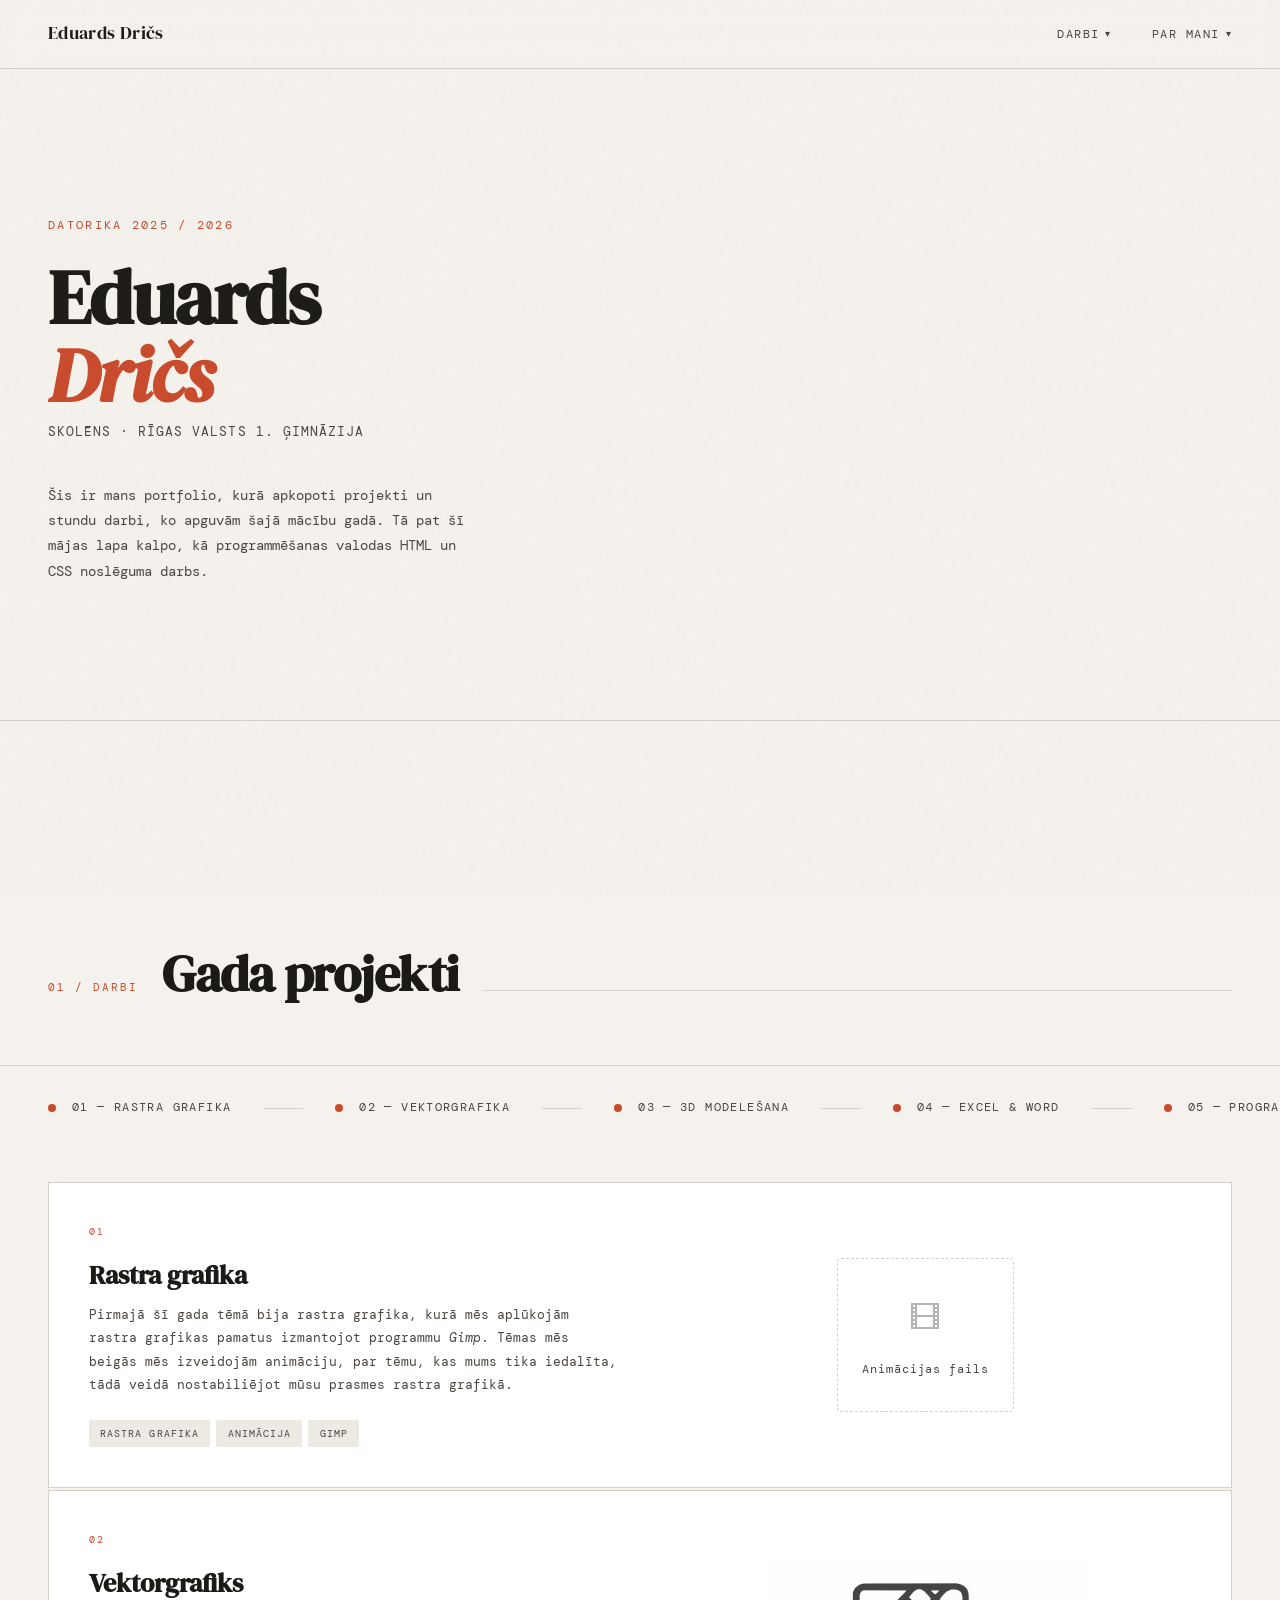
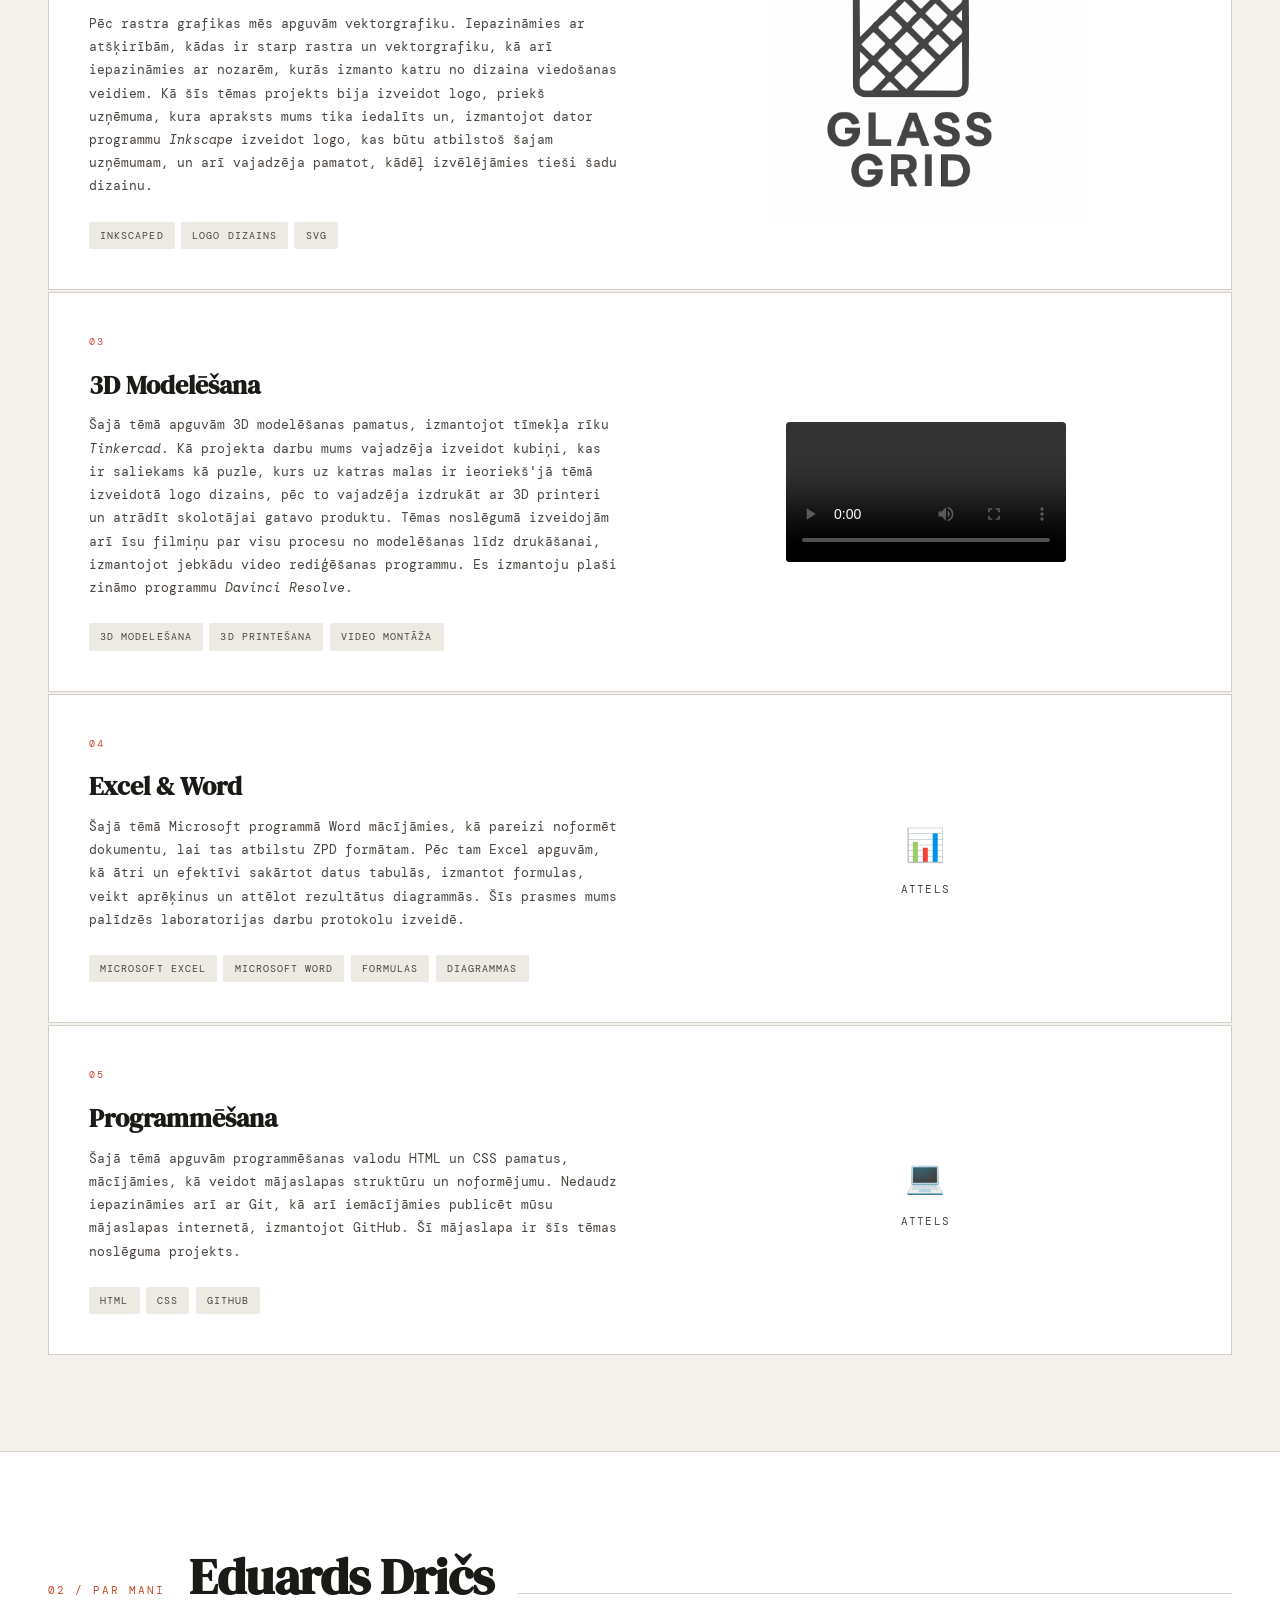
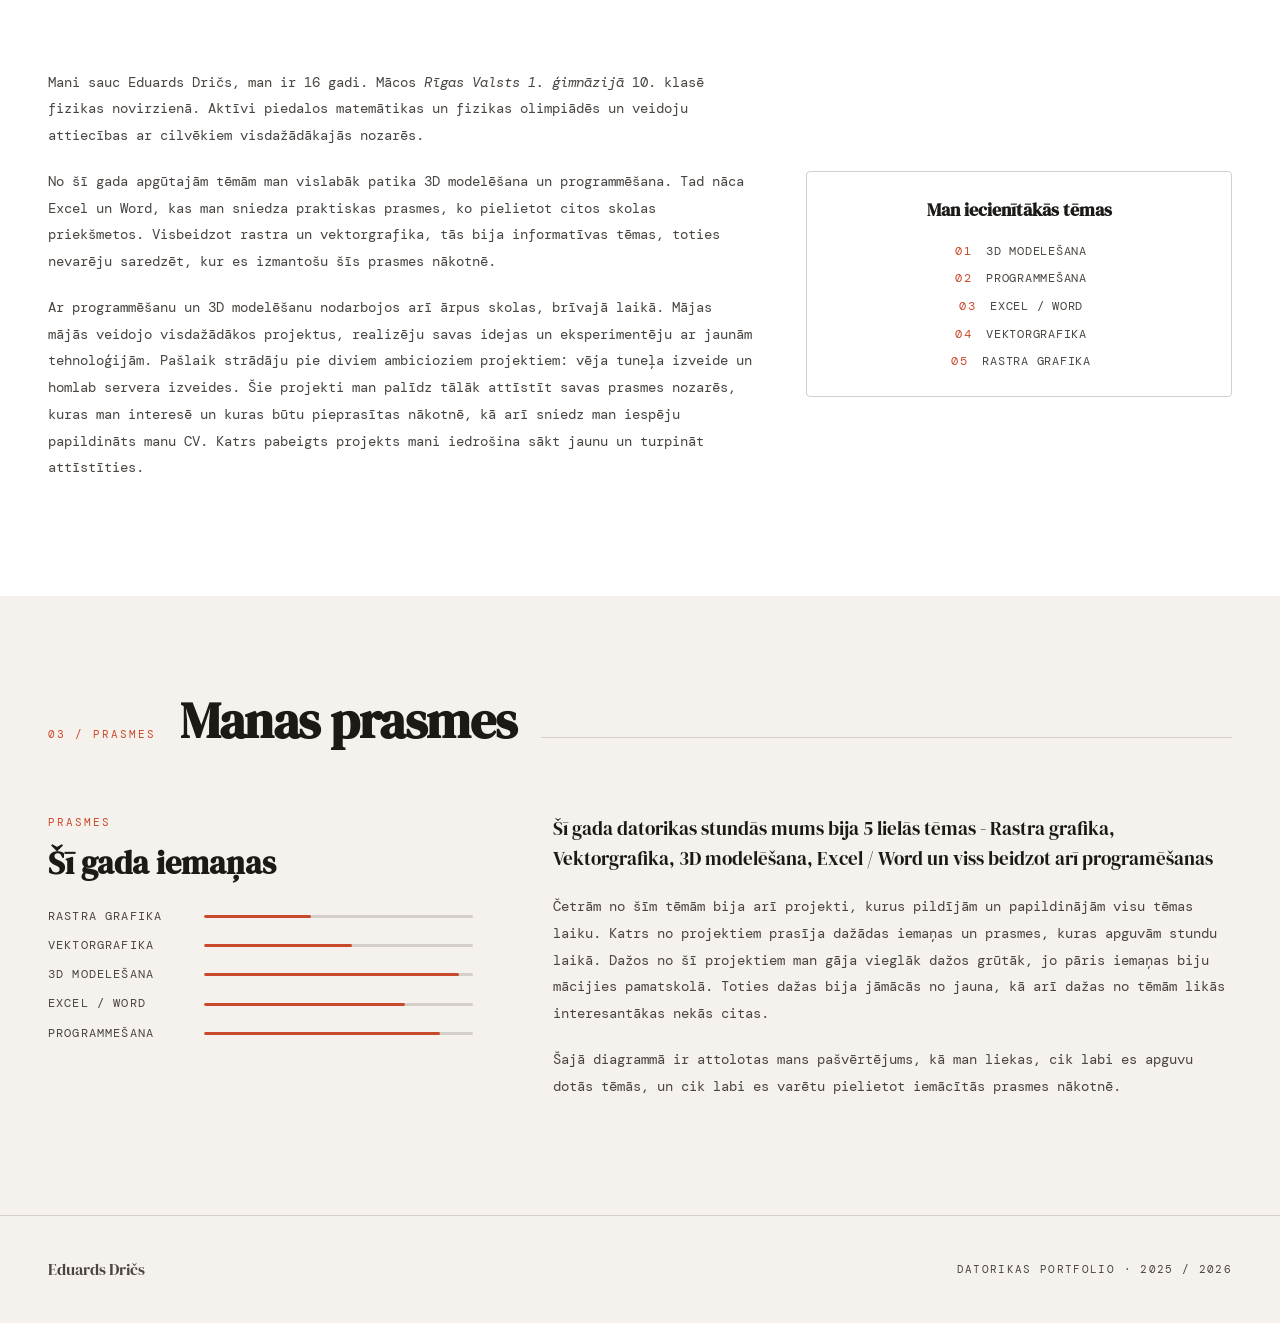
==== index.html @ 088d5b2c "Remove favicon setup and related assets Revert head icon links and delete favicon image files.  Made" ====
<!DOCTYPE html>
<html lang="lv">
<head>
  <meta charset="UTF-8" />
  <meta name="viewport" content="width=device-width, initial-scale=1.0" />
  <title>Eduards Dričs — Portfolio</title>
  <link href="https://fonts.googleapis.com/css2?family=DM+Serif+Display:ital@0;1&family=DM+Mono:wght@300;400;500&display=swap" rel="stylesheet" />
  <style>
    :root {
      --bg: #f5f2ed;
      --ink: #1c1a17;
      --ink-soft: #4a4540;
      --accent: #c94a2b;
      --line: #d4cfc8;
      --card-bg: #ffffff;
      --tag-bg: #ede9e3;
    }

    * { margin: 0; padding: 0; box-sizing: border-box; }

    html { scroll-behavior: smooth; }

    body {
      background: var(--bg);
      color: var(--ink);
      font-family: 'DM Mono', monospace;
      font-size: 14px;
      line-height: 1.7;
      overflow-x: hidden;
    }

    /* ── NOISE TEXTURE OVERLAY ── */
    body::before {
      content: '';
      position: fixed;
      inset: 0;
      background-image: url("data:image/svg+xml,%3Csvg viewBox='0 0 200 200' xmlns='http://www.w3.org/2000/svg'%3E%3Cfilter id='n'%3E%3CfeTurbulence type='fractalNoise' baseFrequency='0.85' numOctaves='4' stitchTiles='stitch'/%3E%3C/filter%3E%3Crect width='100%25' height='100%25' filter='url(%23n)' opacity='0.03'/%3E%3C/svg%3E");
      pointer-events: none;
      z-index: 1000;
    }

    /* ── NAV ── */
    nav {
      position: fixed;
      top: 0; left: 0; right: 0;
      z-index: 100;
      display: flex;
      align-items: center;
      justify-content: space-between;
      padding: 1.2rem 3rem;
      background: rgba(245, 242, 237, 0.85);
      backdrop-filter: blur(12px);
      border-bottom: 1px solid var(--line);
    }

    .nav-logo {
      font-family: 'DM Serif Display', serif;
      font-size: 1.1rem;
      letter-spacing: 0.02em;
      color: var(--ink);
      text-decoration: none;
    }

    .nav-links {
      display: flex;
      gap: 2.5rem;
      list-style: none;
    }

    .nav-links a {
      color: var(--ink-soft);
      text-decoration: none;
      font-size: 0.78rem;
      letter-spacing: 0.12em;
      text-transform: uppercase;
      transition: color 0.2s;
    }

    .nav-links a:hover { color: var(--accent); }

    /* ── DROPDOWN ── */
    .nav-item { position: relative; }

    .nav-item > a {
      display: flex;
      align-items: center;
      gap: 0.35rem;
    }

    .nav-item > a::after {
      content: '▾';
      font-size: 0.6rem;
      transition: transform 0.25s ease;
      display: inline-block;
    }

    .nav-item:hover > a::after { transform: rotate(180deg); }

    /* Tap-to-toggle support (mobile) */
    .nav-item.open > a::after { transform: rotate(180deg); }

    .dropdown {
      position: absolute;
      top: calc(100% + 0.8rem);
      left: 50%;
      transform: translateX(-50%);
      background: var(--card-bg);
      border: 1px solid var(--line);
      min-width: 200px;
      padding: 0.5rem 0;
      box-shadow: 0 12px 32px rgba(28,26,23,0.10);
      opacity: 0;
      visibility: hidden;
      transform: translateX(-50%) translateY(-6px);
      transition: opacity 0.22s ease, transform 0.22s ease, visibility 0.22s;
      z-index: 200;
    }

    .nav-item:hover .dropdown {
      opacity: 1;
      visibility: visible;
      transform: translateX(-50%) translateY(0);
    }

    .nav-item.open .dropdown {
      opacity: 1;
      visibility: visible;
      transform: translateX(-50%) translateY(0);
    }

    /* arrow tip */
    .dropdown::before {
      content: '';
      position: absolute;
      top: -5px; left: 50%;
      transform: translateX(-50%) rotate(45deg);
      width: 9px; height: 9px;
      background: var(--card-bg);
      border-top: 1px solid var(--line);
      border-left: 1px solid var(--line);
    }

    .dropdown a {
      display: flex;
      align-items: center;
      gap: 0.75rem;
      padding: 0.55rem 1.2rem;
      font-size: 0.72rem;
      letter-spacing: 0.1em;
      text-transform: uppercase;
      color: var(--ink-soft);
      text-decoration: none;
      transition: background 0.15s, color 0.15s;
      white-space: nowrap;
    }

    .dropdown a:hover {
      background: var(--tag-bg);
      color: var(--accent);
    }

    .dropdown-num {
      font-size: 0.6rem;
      color: var(--accent);
      opacity: 0.7;
      min-width: 18px;
    }

    /* ── HERO ── */
    .hero {
      min-height: 80vh;
      display: flex;
      align-items: center;
      padding-top: 80px;
    }

    .hero-left {
      display: flex;
      flex-direction: column;
      justify-content: center;
      padding: 4rem 3rem 4rem 3rem;
      max-width: 700px;
    }

    .hero-eyebrow {
      font-size: 0.72rem;
      letter-spacing: 0.2em;
      text-transform: uppercase;
      color: var(--accent);
      margin-bottom: 1.5rem;
      opacity: 0;
      animation: fadeUp 0.8s 0.2s ease forwards;
    }

    .hero-name {
      font-family: 'DM Serif Display', serif;
      font-size: clamp(3.5rem, 6vw, 6rem);
      line-height: 1.0;
      letter-spacing: -0.02em;
      margin-bottom: 0.5rem;
      opacity: 0;
      animation: fadeUp 0.8s 0.35s ease forwards;
    }

    .hero-name em {
      font-style: italic;
      color: var(--accent);
    }

    .hero-subtitle {
      font-size: 0.8rem;
      color: var(--ink-soft);
      letter-spacing: 0.08em;
      text-transform: uppercase;
      margin-bottom: 2.5rem;
      opacity: 0;
      animation: fadeUp 0.8s 0.5s ease forwards;
    }

    .hero-desc {
      max-width: 420px;
      color: var(--ink-soft);
      font-size: 0.88rem;
      line-height: 1.8;
      opacity: 0;
      animation: fadeUp 0.8s 0.65s ease forwards;
    }

    /* ── SECTION BASE ── */
    section {
      padding: 6rem 3rem;
      position: relative;
    }

    /* Smooth lines between sections */
    section::before {
      content: '';
      position: absolute;
      top: 0; left: 10%; right: 10%;
      height: 1px;
      background: linear-gradient(90deg, transparent, var(--line), transparent);
      opacity: 0;
    }

    .section-header {
      display: flex;
      align-items: baseline;
      gap: 1.5rem;
      margin-bottom: 4rem;
    }

    .section-num {
      font-size: 0.7rem;
      letter-spacing: 0.18em;
      color: var(--accent);
      text-transform: uppercase;
    }

    .section-title {
      font-family: 'DM Serif Display', serif;
      font-size: clamp(2rem, 4vw, 3.5rem);
      line-height: 1.1;
      letter-spacing: -0.01em;
    }

    .section-line {
      flex: 1;
      height: 1px;
      background: var(--line);
    }

    .about-intro-grid {
      display: grid;
      grid-template-columns: 2fr 1.2fr;
      gap: 3rem;
      align-items: center;
    }

    .about-intro-text {
      max-width: none;
    }

    .about-intro-text p {
      color: var(--ink-soft);
      font-size: 0.88rem;
      line-height: 1.9;
      margin-bottom: 1.2rem;
    }

    .about-preference-card {
      border: 1px solid var(--line);
      border-radius: 4px;
      padding: 1.5rem 1.3rem;
      background: var(--card-bg);
      font-size: 0.8rem;
      text-align: center;
    }

    .about-preference-title {
      font-family: 'DM Serif Display', serif;
      font-size: 1.1rem;
      margin-bottom: 0.9rem;
    }

    .about-preference-list {
      list-style: none;
      display: flex;
      flex-direction: column;
      gap: 0.4rem;
      padding: 0;
      margin: 0;
      align-items: center;
    }

    .about-preference-list li {
      display: flex;
      align-items: baseline;
      gap: 0.6rem;
      color: var(--ink-soft);
      justify-content: center;
    }

    .about-preference-rank {
      font-size: 0.72rem;
      letter-spacing: 0.14em;
      text-transform: uppercase;
      color: var(--accent);
      min-width: 1.6rem;
    }

    .about-preference-name {
      font-size: 0.78rem;
      letter-spacing: 0.06em;
      text-transform: uppercase;
    }

    /* ── PROJECTS ── */
    #darbi {
      border-top: 1px solid var(--line);
    }

    .projects-grid {
      display: grid;
      grid-template-columns: 1fr;
      gap: 2px;
    }

    .project-card {
      background: var(--card-bg);
      border: 1px solid var(--line);
      padding: 2.5rem;
      position: relative;
      transition: transform 0.3s ease, box-shadow 0.3s ease;
      cursor: default;
      overflow: hidden;
      scroll-margin-top: 90px;
      display: grid;
      grid-template-columns: 1fr 1fr;
      gap: 2.5rem;
      align-items: start;
    }

    .project-card::before {
      content: '';
      position: absolute;
      top: 0; left: 0;
      width: 3px; height: 0;
      background: var(--accent);
      transition: height 0.4s ease;
      z-index: 1;
    }

    .project-card:hover::before { height: 100%; }
    .project-card:hover {
      transform: translateY(-4px);
      box-shadow: 0 16px 40px rgba(28,26,23,0.08);
    }

    .project-content {
      display: flex;
      flex-direction: column;
      justify-content: flex-start;
    }

    .project-image {
      display: flex;
      align-items: center;
      justify-content: center;
      align-self: center;
    }

    .project-image img {
      width: 100%;
      max-width: clamp(180px, 34vw, 320px);
      opacity: 0.9;
    }

    .project-index {
      font-size: 0.65rem;
      letter-spacing: 0.2em;
      text-transform: uppercase;
      color: var(--accent);
      margin-bottom: 1.2rem;
    }

    .project-title {
      font-family: 'DM Serif Display', serif;
      font-size: 1.6rem;
      margin-bottom: 0.8rem;
      line-height: 1.2;
    }

    .project-desc {
      color: var(--ink-soft);
      font-size: 0.83rem;
      line-height: 1.75;
      margin-bottom: 1.5rem;
    }

    .project-tags {
      display: flex;
      flex-wrap: wrap;
      gap: 0.4rem;
    }

    .tag {
      background: var(--tag-bg);
      color: var(--ink-soft);
      font-size: 0.65rem;
      letter-spacing: 0.1em;
      text-transform: uppercase;
      padding: 0.3rem 0.7rem;
      border-radius: 2px;
    }

    .project-placeholder {
      border: 1.5px dashed var(--line);
      border-radius: 4px;
      padding: 2rem 1.5rem;
      text-align: center;
      color: var(--ink-soft);
      font-size: 0.75rem;
      letter-spacing: 0.08em;
      margin: 0;
    }

    .project-placeholder .upload-icon {
      display: block;
      font-size: 2rem;
      margin-bottom: 0.8rem;
      opacity: 0.4;
    }

    /* ── ABOUT ── */
    #par-mani {
      border-top: 1px solid var(--line);
      background: var(--card-bg);
    }

    .about-intro {
      padding: 0;
    }

    .about-grid {
      display: grid;
      grid-template-columns: 1fr 1.6fr;
      gap: 5rem;
      align-items: start;
    }

    .about-left .about-label {
      font-size: 0.7rem;
      letter-spacing: 0.18em;
      text-transform: uppercase;
      color: var(--accent);
      margin-bottom: 0.8rem;
    }

    .about-left h3 {
      font-family: 'DM Serif Display', serif;
      font-size: 2rem;
      line-height: 1.2;
      margin-bottom: 1.5rem;
    }

    .about-skills {
      display: flex;
      flex-direction: column;
      gap: 0.6rem;
    }

    .skill-row {
      display: flex;
      align-items: center;
      gap: 1rem;
      opacity: 0;
      transform: translateX(-30px);
      animation: fadeInFromLeft 0.6s ease forwards;
    }

    .skill-row:nth-child(1) { animation-delay: 0.1s; }
    .skill-row:nth-child(2) { animation-delay: 0.2s; }
    .skill-row:nth-child(3) { animation-delay: 0.3s; }
    .skill-row:nth-child(4) { animation-delay: 0.4s; }
    .skill-row:nth-child(5) { animation-delay: 0.5s; }

    @keyframes fadeInFromLeft {
      from {
        opacity: 0;
        transform: translateX(-30px);
      }
      to {
        opacity: 1;
        transform: translateX(0);
      }
    }

    .skill-name {
      font-size: 0.72rem;
      letter-spacing: 0.1em;
      text-transform: uppercase;
      color: var(--ink-soft);
      width: 140px;
      flex-shrink: 0;
    }

    .skill-bar {
      flex: 1;
      height: 3px;
      background: var(--line);
      border-radius: 2px;
      overflow: hidden;
    }

    .skill-bar-fill {
      height: 100%;
      background: var(--accent);
      border-radius: 2px;
      transform: scaleX(0);
      transform-origin: left;
      animation: barFill 1s ease forwards;
      animation-play-state: paused;
    }

    .skill-bar-fill.animated {
      animation-play-state: running;
    }

    .about-right p {
      color: var(--ink-soft);
      font-size: 0.88rem;
      line-height: 1.9;
      margin-bottom: 1.2rem;
    }

    .about-right p:first-child {
      font-family: 'DM Serif Display', serif;
      font-size: 1.2rem;
      color: var(--ink);
      line-height: 1.6;
    }

    /* ── TIMELINE / YEAR ── */
    .year-strip {
      border-top: 1px solid var(--line);
      padding: 2rem 3rem;
      display: flex;
      align-items: center;
      gap: 2rem;
      overflow-x: auto;
      white-space: nowrap;
      margin: 0 -3rem 2rem -3rem;
      padding-left: 3rem;
      padding-right: 3rem;
    }

    .year-item {
      display: flex;
      align-items: center;
      gap: 1rem;
      flex-shrink: 0;
    }

    .year-dot {
      width: 8px; height: 8px;
      border-radius: 50%;
      background: var(--accent);
      flex-shrink: 0;
    }

    .year-text {
      font-size: 0.72rem;
      letter-spacing: 0.12em;
      text-transform: uppercase;
      color: var(--ink-soft);
      text-decoration: none;
      cursor: pointer;
    }

    .year-divider {
      width: 40px;
      height: 1px;
      background: var(--line);
      flex-shrink: 0;
    }

    /* ── FOOTER ── */
    footer {
      border-top: 1px solid var(--line);
      padding: 2.5rem 3rem;
      display: flex;
      align-items: center;
      justify-content: space-between;
    }

    .footer-left {
      font-family: 'DM Serif Display', serif;
      font-size: 1rem;
      color: var(--ink-soft);
    }

    .footer-right {
      font-size: 0.7rem;
      letter-spacing: 0.12em;
      text-transform: uppercase;
      color: var(--ink-soft);
    }

    /* ── ANIMATIONS ── */
    @keyframes fadeUp {
      from { opacity: 0; transform: translateY(24px); }
      to   { opacity: 1; transform: translateY(0); }
    }

    @keyframes fadeIn {
      from { opacity: 0; }
      to   { opacity: 1; }
    }

    @keyframes barFill {
      from { transform: scaleX(0); }
      to   { transform: scaleX(1); }
    }

    /* Scroll reveal */
    .reveal {
      opacity: 0;
      transform: translateY(28px);
      transition: opacity 0.7s ease, transform 0.7s ease;
    }

    .reveal.visible {
      opacity: 1;
      transform: translateY(0);
    }

    /* ── RESPONSIVE ── */
    @media (max-width: 768px) {
      nav { padding: 1rem 1.5rem; }
      .nav-links { gap: 1.5rem; }

      .hero { 
        grid-template-columns: 1fr; 
        gap: 0;
        padding-top: 80px;
      }
      .hero-left { padding: 4rem 1.5rem 2rem; }

      section { padding: 4rem 1.5rem; }
      
      .project-card {
        grid-template-columns: 1fr;
        gap: 1.5rem;
      }

      .about-grid { grid-template-columns: 1fr; gap: 2.5rem; }
      .about-intro-grid { grid-template-columns: 1fr; gap: 1.75rem; }
      footer { flex-direction: column; gap: 0.5rem; text-align: center; }
      .year-strip { padding: 1.5rem; margin: 0; }
    }
  </style>
</head>
<body>

  <!-- NAV -->
  <nav>
    <a class="nav-logo" href="#">Eduards Dričs</a>
    <ul class="nav-links">
      <li class="nav-item">
        <a href="#darbi">Darbi</a>
        <div class="dropdown">
          <a href="#project-rastra"><span class="dropdown-num">01</span>Rastra grafika</a>
          <a href="#project-vektor"><span class="dropdown-num">02</span>Vektorgrafika</a>
          <a href="#project-3d"><span class="dropdown-num">03</span>3D Modelēšana</a>
          <a href="#project-office"><span class="dropdown-num">04</span>Excel &amp; Word</a>
          <a href="#project-prog"><span class="dropdown-num">05</span>Programmēšana</a>
        </div>
      </li>
      <li class="nav-item">
        <a href="#par-mani">Par mani</a>
        <div class="dropdown">
          <a href="#par-mani"><span class="dropdown-num">01</span>Par mani</a>
          <a href="#prasmes"><span class="dropdown-num">02</span>Prasmes</a>
        </div>
      </li>
    </ul>
  </nav>

  <!-- HERO -->
  <header class="hero">
    <div class="hero-left">
      <p class="hero-eyebrow">Datorika 2025 / 2026</p>
      <h1 class="hero-name">Eduards<br /><em>Dričs</em></h1>
      <p class="hero-subtitle">Skolēns · Rīgas Valsts 1. Ģimnāzija</p>
      <p class="hero-desc">
        Šis ir mans portfolio, kurā apkopoti projekti un stundu darbi, ko apguvām šajā mācību gadā. 
        Tā pat šī mājas lapa kalpo, kā programmēšanas valodas HTML un CSS noslēguma darbs.
      </p>
    </div>
  </header>

  <!-- PROJECTS -->
  <section id="darbi">
    <div class="section-header" style="margin-top: 8rem;">
      <span class="section-num">01 / Darbi</span>
      <h2 class="section-title reveal">Gada projekti</h2>
      <div class="section-line"></div>
    </div>

    <!-- YEAR STRIP (moved below title) -->
    <div class="year-strip">
      <div class="year-item">
        <span class="year-dot"></span>
        <a class="year-text" href="#project-rastra">01 — Rastra grafika</a>
      </div>
      <div class="year-divider"></div>
      <div class="year-item">
        <span class="year-dot"></span>
        <a class="year-text" href="#project-vektor">02 — Vektorgrafika</a>
      </div>
      <div class="year-divider"></div>
      <div class="year-item">
        <span class="year-dot"></span>
        <a class="year-text" href="#project-3d">03 — 3D modelēšana</a>
      </div>
      <div class="year-divider"></div>
      <div class="year-item">
        <span class="year-dot"></span>
        <a class="year-text" href="#project-office">04 — Excel & Word</a>
      </div>
      <div class="year-divider"></div>
      <div class="year-item">
        <span class="year-dot"></span>
        <a class="year-text" href="#project-prog">05 — Programmēšana</a>
      </div>
    </div>

    <div class="projects-grid">

      <!-- 01 Rastra grafika -->
      <div id="project-rastra" class="project-card reveal">
        <div class="project-content">
          <p class="project-index">01</p>
          <h3 class="project-title">Rastra grafika</h3>
          <p class="project-desc">
            Pirmajā šī gada tēmā bija rastra grafika, kurā mēs aplūkojām rastra grafikas pamatus izmantojot programmu <em>Gimp</em>.
            Tēmas mēs beigās mēs izveidojām animāciju, par tēmu, kas mums tika iedalīta, tādā veidā nostabiliējot mūsu prasmes rastra grafikā.
          </p>
          <div class="project-tags">
            <span class="tag">Rastra grafika</span>
            <span class="tag">Animācija</span>
            <span class="tag">Gimp</span>
          </div>
        </div>
        <div class="project-image">
          <div class="project-placeholder">
            <span class="upload-icon">🎞</span>
            Animācijas fails
          </div>
        </div>
      </div>

    
      <div id="project-vektor" class="project-card reveal">
        <div class="project-content">
          <p class="project-index">02</p>
          <h3 class="project-title">Vektorgrafiks</h3>
          <p class="project-desc">
            Pēc rastra grafikas mēs apguvām vektorgrafiku. Iepazināmies ar atšķirībām, kādas ir starp rastra un vektorgrafiku, 
            kā arī iepazināmies ar nozarēm, kurās izmanto katru no dizaina viedošanas veidiem. Kā šīs tēmas projekts bija izveidot logo,
            priekš uzņēmuma, kura apraksts mums tika iedalīts un, izmantojot dator programmu <em>Inkscape</em> izveidot logo, 
            kas būtu atbilstoš šajam uzņēmumam, un arī vajadzēja pamatot, kādēļ izvēlējāmies tieši šadu dizainu.
          </p>
          <div class="project-tags">
            <span class="tag">Inkscaped</span>
            <span class="tag">Logo dizains</span>
            <span class="tag">SVG</span>
          </div>
        </div>
        <div class="project-image">
          <img src="logo.png" alt="Glass Grid Logo" />
        </div>
      </div>

      <!-- 03 3D modelēšana -->
      <div id="project-3d" class="project-card reveal">
        <div class="project-content">
          <p class="project-index">03</p>
          <h3 class="project-title">3D Modelēšana</h3>
          <p class="project-desc">
            Šajā tēmā apguvām 3D modelēšanas pamatus, izmantojot tīmekļa rīku <em>Tinkercad</em>.
            Kā projekta darbu mums vajadzēja izveidot kubiņi, kas ir saliekams kā puzle, kurs uz katras malas ir ieoriekš'jā tēmā izveidotā logo dizains,
            pēc to vajadzēja izdrukāt ar 3D printeri un atrādīt skolotājai gatavo produktu.
            Tēmas noslēgumā izveidojām arī īsu filmiņu par visu procesu no modelēšanas līdz drukāšanai, izmantojot jebkādu video rediģēšanas programmu. 
            Es izmantoju plaši zināmo programmu <em>Davinci Resolve</em>.
          </p>
          <div class="project-tags">
            <span class="tag">3D modelēšana</span>
            <span class="tag">3D printēšana</span>
            <span class="tag">Video montāža</span>
          </div>
        </div>
        <div class="project-image">
          <video style="width: 100%; max-width: 280px; border-radius: 4px; background: var(--line);" controls>
            <source src="3d_model.mp4" type="video/mp4">
          </video>
        </div>
      </div>

      <!-- 04 Excel & Word -->
      <div id="project-office" class="project-card reveal">
        <div class="project-content">
          <p class="project-index">04</p>
          <h3 class="project-title">Excel & Word</h3>
          <p class="project-desc">
            Šajā tēmā Microsoft programmā Word mācījāmies, kā pareizi noformēt dokumentu, lai tas atbilstu ZPD formātam.
            Pēc tam Excel apguvām, kā ātri un efektīvi sakārtot datus tabulās, izmantot formulas, veikt aprēķinus un attēlot rezultātus diagrammās.
            Šīs prasmes mums palīdzēs laboratorijas darbu protokolu izveidē.
          </p>
          <div class="project-tags">
            <span class="tag">Microsoft Excel</span>
            <span class="tag">Microsoft Word</span>
            <span class="tag">Formulas</span>
            <span class="tag">Diagrammas</span>
          </div>
        </div>
        <div class="project-image">
          <div style="text-align: center; color: var(--ink-soft);">
            <p style="font-size: 2rem; margin-bottom: 0.5rem;">📊</p>
            <p style="font-size: 0.7rem; letter-spacing: 0.1em;">ATTĒLS</p>
          </div>
        </div>
      </div>

      <!-- 05 Programmēšana -->
      <div id="project-prog" class="project-card reveal">
        <div class="project-content">
          <p class="project-index">05</p>
          <h3 class="project-title">Programmēšana</h3>
          <p class="project-desc">
            Šajā tēmā apguvām programmēšanas valodu HTML un CSS pamatus, mācījāmies, kā veidot mājaslapas struktūru un noformējumu.
            Nedaudz iepazināmies arī ar Git, kā arī iemācījāmies publicēt mūsu mājaslapas internetā, izmantojot GitHub.
            Šī mājaslapa ir šīs tēmas noslēguma projekts.
          </p>
          <div class="project-tags">
            <span class="tag">Html</span>
            <span class="tag">CSS</span>
            <span class="tag">GitHub</span>
          </div>
        </div>
        <div class="project-image">
          <div style="text-align: center; color: var(--ink-soft);">
            <p style="font-size: 2rem; margin-bottom: 0.5rem;">💻</p>
            <p style="font-size: 0.7rem; letter-spacing: 0.1em;">ATTĒLS</p>
          </div>
        </div>
      </div>

    </div>
  </section>

  <!-- ABOUT INTRO -->
  <section id="par-mani">
    <div class="section-header">
      <span class="section-num">02 / Par mani</span>
      <h2 class="section-title reveal">Eduards Dričs</h2>
      <div class="section-line"></div>
    </div>

    <div class="about-intro-grid reveal">
      <div class="about-intro-text">
        <p>
          Mani sauc Eduards Dričs, man ir 16 gadi. Mācos <em>Rīgas Valsts 1. ģimnāzijā</em> 10. 
          klasē fizikas novirzienā. Aktīvi piedalos matemātikas un fizikas olimpiādēs 
          un veidoju attiecības ar cilvēkiem visdažādākajās nozarēs. 
        </p>
        <p>
          No šī gada apgūtajām tēmām man vislabāk patika 3D modelēšana un programmēšana.
          Tad nāca Excel un Word, kas man sniedza praktiskas prasmes, ko pielietot citos skolas priekšmetos. 
          Visbeidzot rastra un vektorgrafika, tās bija informatīvas tēmas, toties nevarēju saredzēt, kur es izmantošu šīs prasmes nākotnē. 
        </p>
        <p> Ar programmēšanu un 3D modelēšanu nodarbojos arī ārpus skolas, brīvajā laikā. Mājas mājās veidojo visdažādākos projektus, realizēju savas idejas un eksperimentēju ar jaunām tehnoloģijām. 
            Pašlaik strādāju pie diviem ambicioziem projektiem: vēja tuneļa izveide un homlab servera izveides. 
            Šie projekti man palīdz tālāk attīstīt savas prasmes nozarēs, kuras man interesē un kuras būtu pieprasītas nākotnē, kā arī sniedz man iespēju papildināts manu CV.
            Katrs pabeigts projekts mani iedrošina sākt jaunu un turpināt attīstīties. 
        </p>
      </div>

      <aside class="about-preference-card">
        <h3 class="about-preference-title">Man iecienītākās tēmas</h3>
        <ul class="about-preference-list">
          <li>
            <span class="about-preference-rank">01</span>
            <span class="about-preference-name">3D modelēšana</span>
          </li>
          <li>
            <span class="about-preference-rank">02</span>
            <span class="about-preference-name">Programmēšana</span>
          </li>
          <li>
            <span class="about-preference-rank">03</span>
            <span class="about-preference-name">Excel / Word</span>
          </li>
          <li>
            <span class="about-preference-rank">04</span>
            <span class="about-preference-name">Vektorgrafika</span>
          </li>
          <li>
            <span class="about-preference-rank">05</span>
            <span class="about-preference-name">Rastra grafika</span>
          </li>
        </ul>
      </aside>
    </div>
  </section>

  <!-- SKILLS -->
  <section id="prasmes">
    <div class="section-header">
      <span class="section-num">03 / Prasmes</span>
      <h2 class="section-title reveal">Manas prasmes</h2>
      <div class="section-line"></div>
    </div>

    <div class="about-grid">
      <div class="about-left reveal">
        <p class="about-label">Prasmes</p>
        <h3>Šī gada iemaņas</h3>
        <div class="about-skills">
          <div class="skill-row">
            <span class="skill-name">Rastra grafika</span>
            <div class="skill-bar"><div class="skill-bar-fill" style="animation-delay:0.1s;--w:60%;" data-width="40%"></div></div>
          </div>
          <div class="skill-row">
            <span class="skill-name">Vektorgrafika</span>
            <div class="skill-bar"><div class="skill-bar-fill" style="animation-delay:0.25s;" data-width="55%"></div></div>
          </div>
          <div class="skill-row">
            <span class="skill-name">3D modelēšana</span>
            <div class="skill-bar"><div class="skill-bar-fill" style="animation-delay:0.4s;" data-width="95%"></div></div>
          </div>
          <div class="skill-row">
            <span class="skill-name">Excel / Word</span>
            <div class="skill-bar"><div class="skill-bar-fill" style="animation-delay:0.55s;" data-width="75%"></div></div>
          </div>
          <div class="skill-row">
            <span class="skill-name">Programmēšana</span>
            <div class="skill-bar"><div class="skill-bar-fill" style="animation-delay:0.7s;" data-width="88%"></div></div>
          </div>
        </div>
      </div>

      <div class="about-right reveal">
        <p>
          Šī gada datorikas stundās mums bija 5 lielās tēmas - Rastra grafika, Vektorgrafika, 3D modelēšana, Excel / Word un viss beidzot arī programēšanas
        </p>
        <p>
          Četrām no šīm tēmām bija arī projekti, kurus pildījām un papildinājām visu tēmas laiku.
          Katrs no projektiem prasīja dažādas iemaņas un prasmes, kuras apguvām stundu laikā. 
          Dažos no šī projektiem man gāja vieglāk dažos grūtāk, jo pāris iemaņas biju mācijies pamatskolā. Toties dažas bija jāmācās no jauna, kā arī dažas no tēmām likās interesantākas nekās citas. 
        </p>
        <p>
          Šajā diagrammā ir attolotas mans pašvērtējums, kā man liekas, cik labi es apguvu dotās tēmās, un cik labi es varētu pielietot iemācītās prasmes nākotnē.
        </p>
      </div>
    </div>
  </section>

  <!-- FOOTER -->
  <footer>
    <span class="footer-left">Eduards Dričs</span>
    <span class="footer-right">Datorikas portfolio · 2025 / 2026</span>
  </footer>

  <script>
    // Scroll reveal — fade in elements
    const reveals = document.querySelectorAll('.reveal');
    const observer = new IntersectionObserver((entries) => {
      entries.forEach((e, i) => {
        if (e.isIntersecting) {
          e.target.style.transitionDelay = (i % 3) * 0.12 + 's';
          e.target.classList.add('visible');
          observer.unobserve(e.target);
        }
      });
    }, { threshold: 0.12 });
    reveals.forEach(el => observer.observe(el));

    // Mobile nav dropdown: tap to open/close
    const nav = document.querySelector('nav');
    const navItems = document.querySelectorAll('.nav-item');

    function closeAllNavDropdowns(except = null) {
      navItems.forEach(item => {
        if (item !== except) item.classList.remove('open');
      });
    }

    navItems.forEach(item => {
      const trigger = item.querySelector(':scope > a');
      const dropdown = item.querySelector(':scope > .dropdown');
      if (!trigger || !dropdown) return;

      trigger.addEventListener('click', (e) => {
        // On desktop, keep normal link behavior; on touch/small screens, toggle
        const isMobile = window.matchMedia('(max-width: 768px)').matches;
        if (!isMobile) return;

        e.preventDefault();
        const willOpen = !item.classList.contains('open');
        closeAllNavDropdowns(willOpen ? item : null);
        item.classList.toggle('open', willOpen);
      });
    });

    // Close when tapping outside
    document.addEventListener('click', (e) => {
      const isMobile = window.matchMedia('(max-width: 768px)').matches;
      if (!isMobile) return;
      if (nav && nav.contains(e.target)) return;
      closeAllNavDropdowns();
    });

    // Close after choosing a dropdown link
    document.querySelectorAll('.dropdown a').forEach(a => {
      a.addEventListener('click', () => closeAllNavDropdowns());
    });

    // Skill bars animate on scroll
    const skillFills = document.querySelectorAll('.skill-bar-fill');
    const skillObserver = new IntersectionObserver((entries) => {
      entries.forEach(e => {
        if (e.isIntersecting) {
          const w = e.target.getAttribute('data-width') || '70%';
          e.target.style.width = w;
          e.target.classList.add('animated');
          skillObserver.unobserve(e.target);
        }
      });
    }, { threshold: 0.5 });
    skillFills.forEach(el => {
      el.style.width = '0%';
      skillObserver.observe(el);
    });
  </script>

</body>
</html>
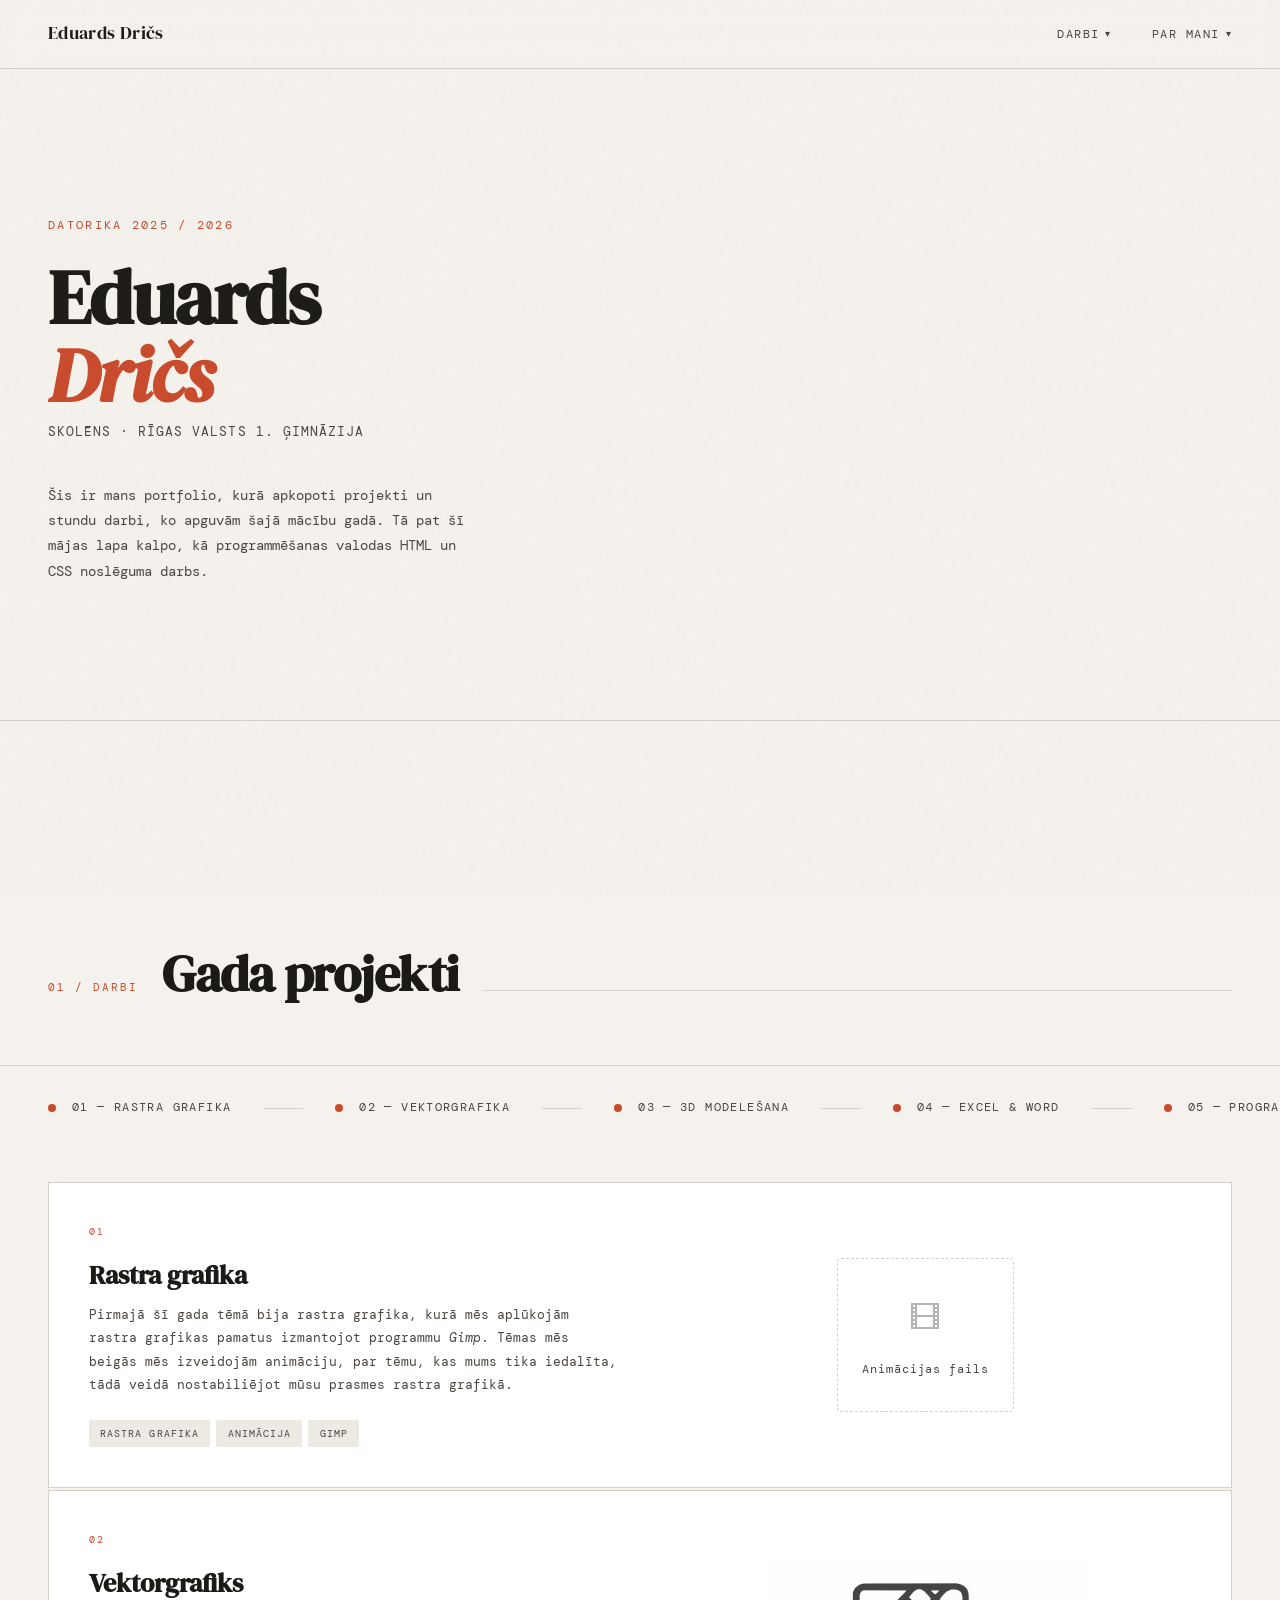
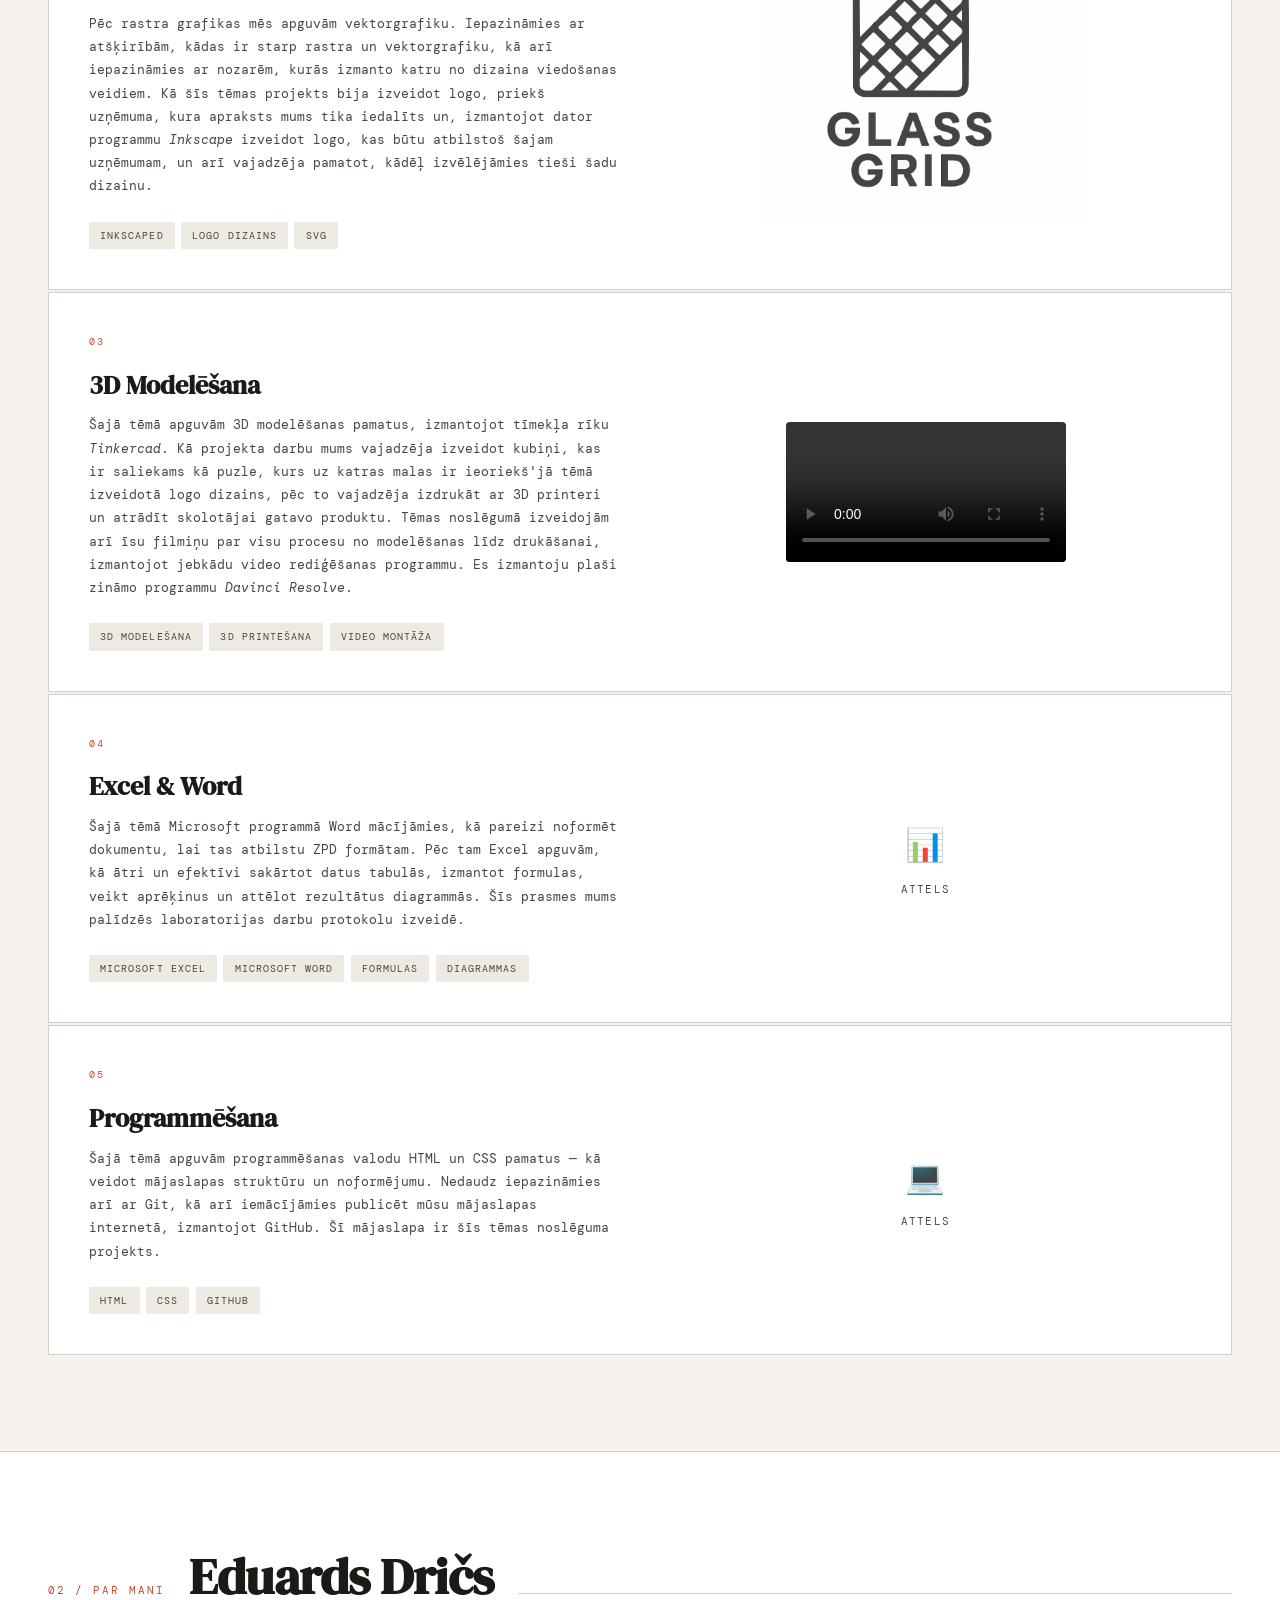
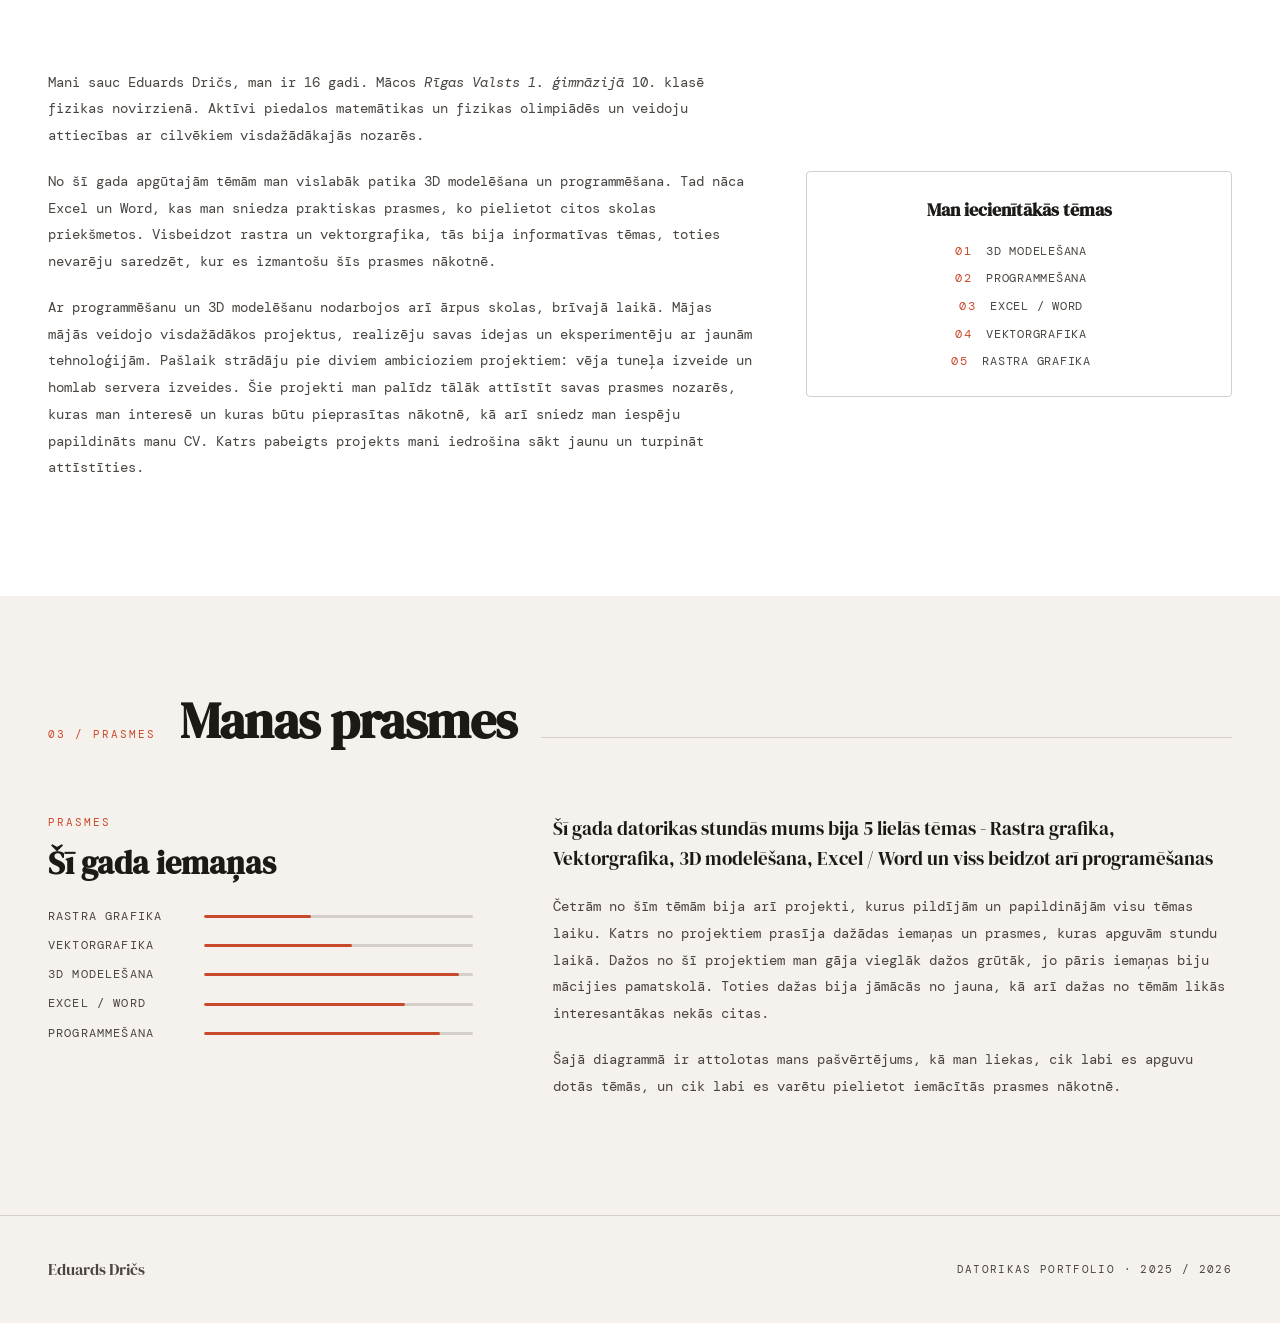
==== commit 4e5fbf1c: "Fix Office and programming section text Correct typos and restore intended descriptions.  Made-with:" ====
--- a/index.html
+++ b/index.html
@@ -4,6 +4,7 @@
   <meta charset="UTF-8" />
   <meta name="viewport" content="width=device-width, initial-scale=1.0" />
   <title>Eduards Dričs — Portfolio</title>
+  <link rel="icon" type="image/png" href="mazslogo.png" />
   <link href="https://fonts.googleapis.com/css2?family=DM+Serif+Display:ital@0;1&family=DM+Mono:wght@300;400;500&display=swap" rel="stylesheet" />
   <style>
     :root {
@@ -858,7 +859,7 @@
           <p class="project-index">05</p>
           <h3 class="project-title">Programmēšana</h3>
           <p class="project-desc">
-            Šajā tēmā apguvām programmēšanas valodu HTML un CSS pamatus, mācījāmies, kā veidot mājaslapas struktūru un noformējumu.
+            Šajā tēmā apguvām programmēšanas valodu HTML un CSS pamatus — kā veidot mājaslapas struktūru un noformējumu.
             Nedaudz iepazināmies arī ar Git, kā arī iemācījāmies publicēt mūsu mājaslapas internetā, izmantojot GitHub.
             Šī mājaslapa ir šīs tēmas noslēguma projekts.
           </p>
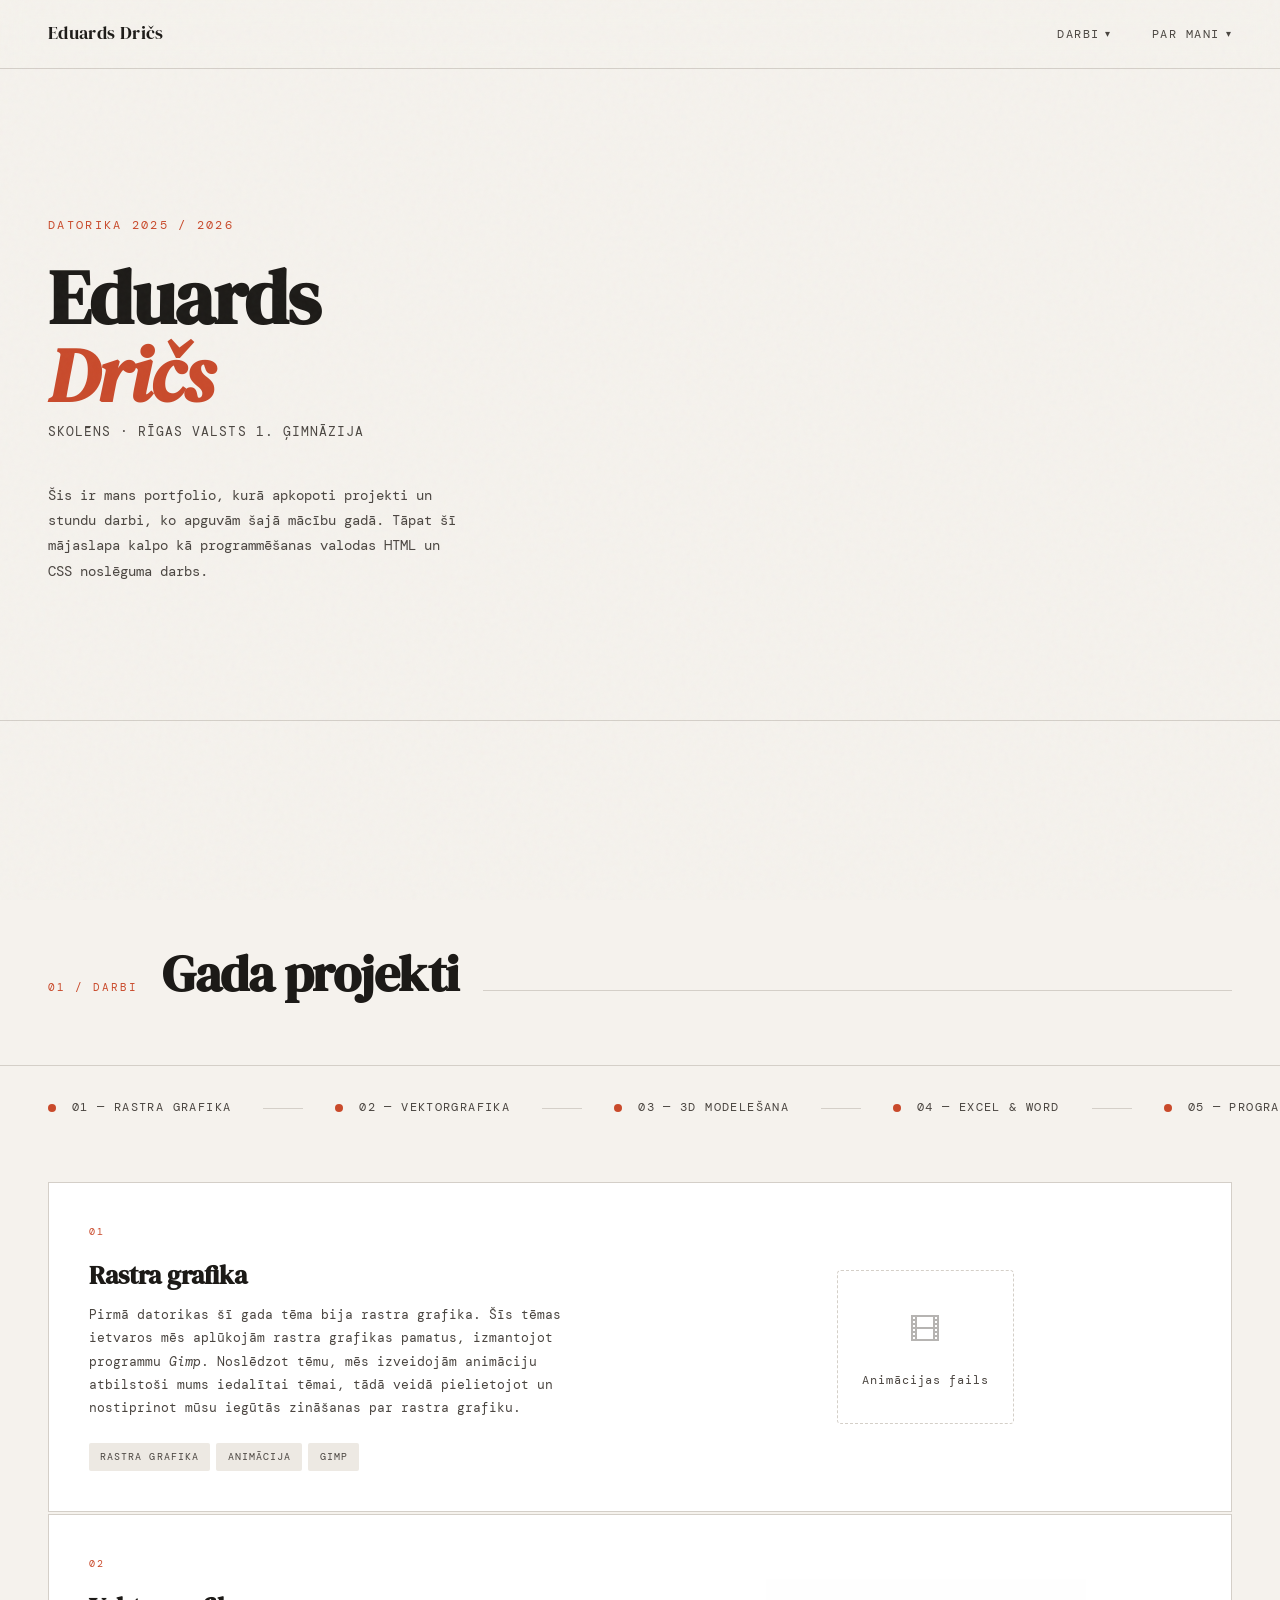
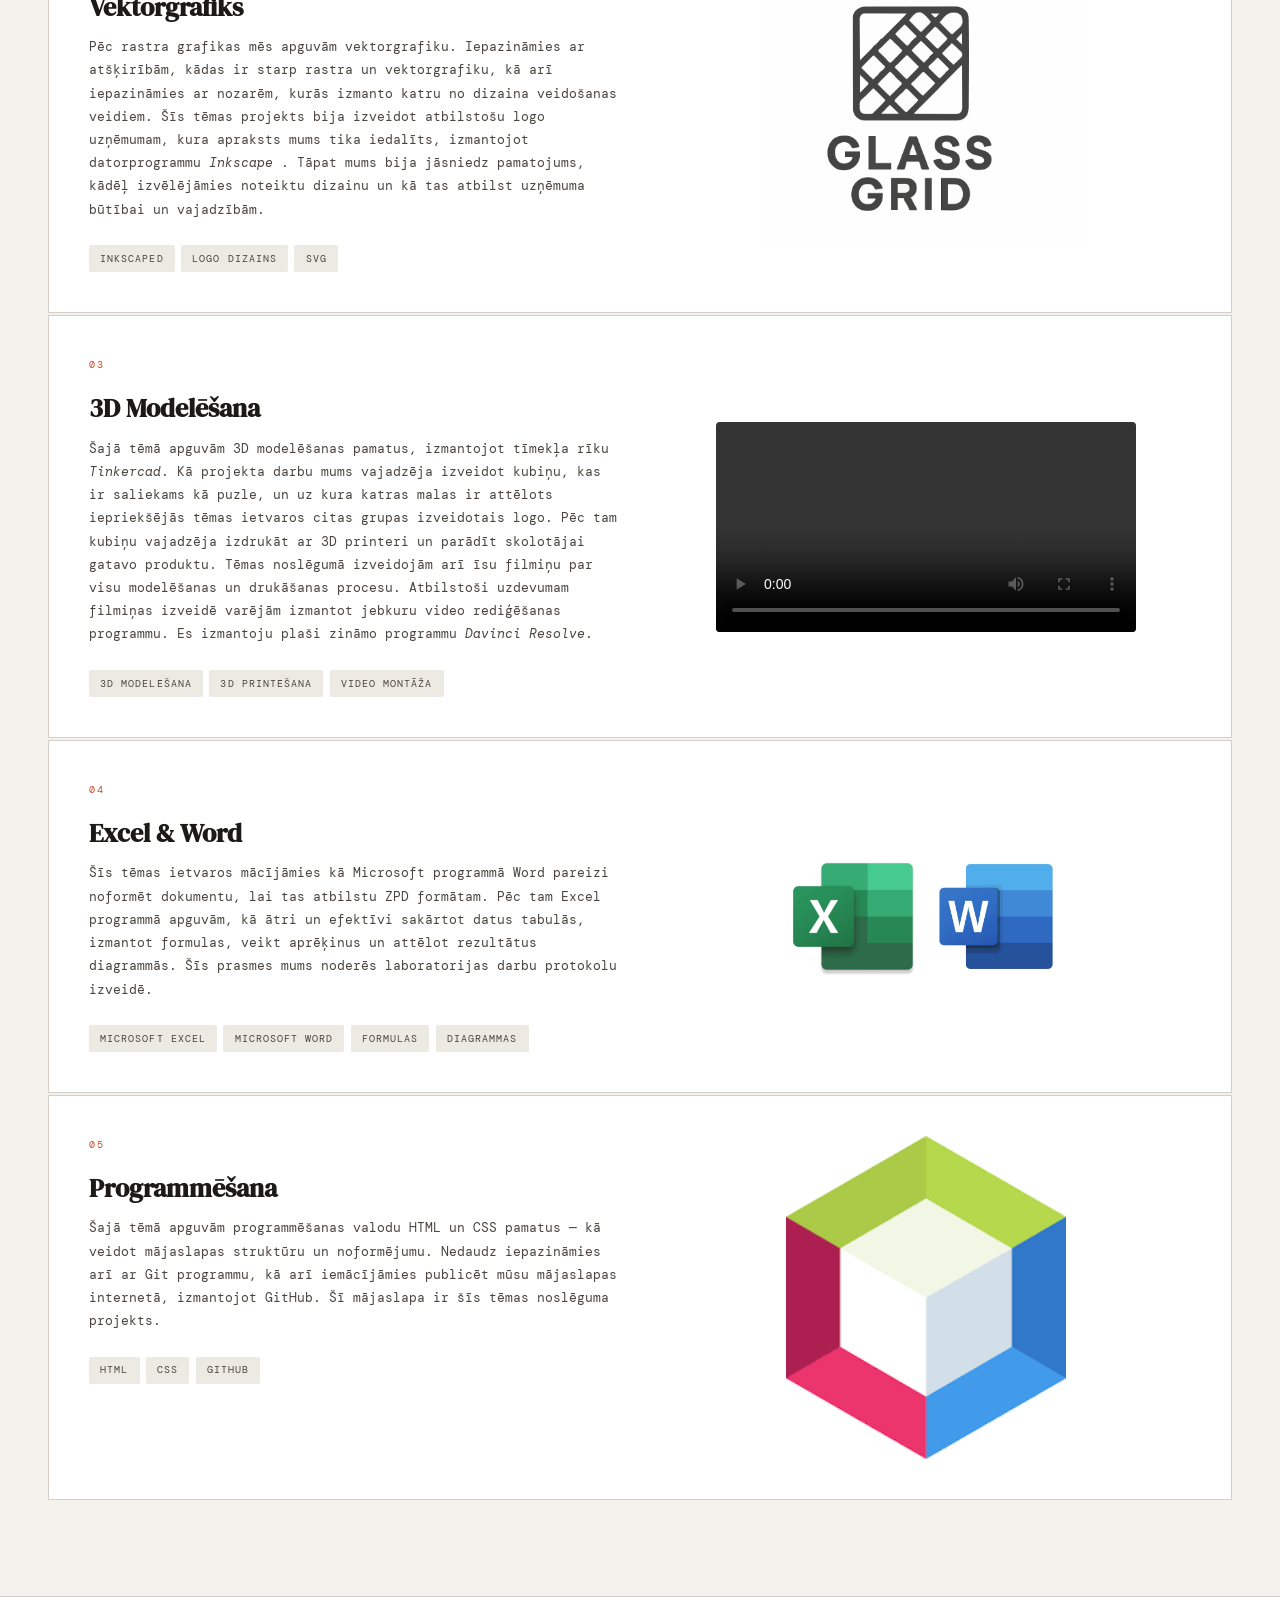
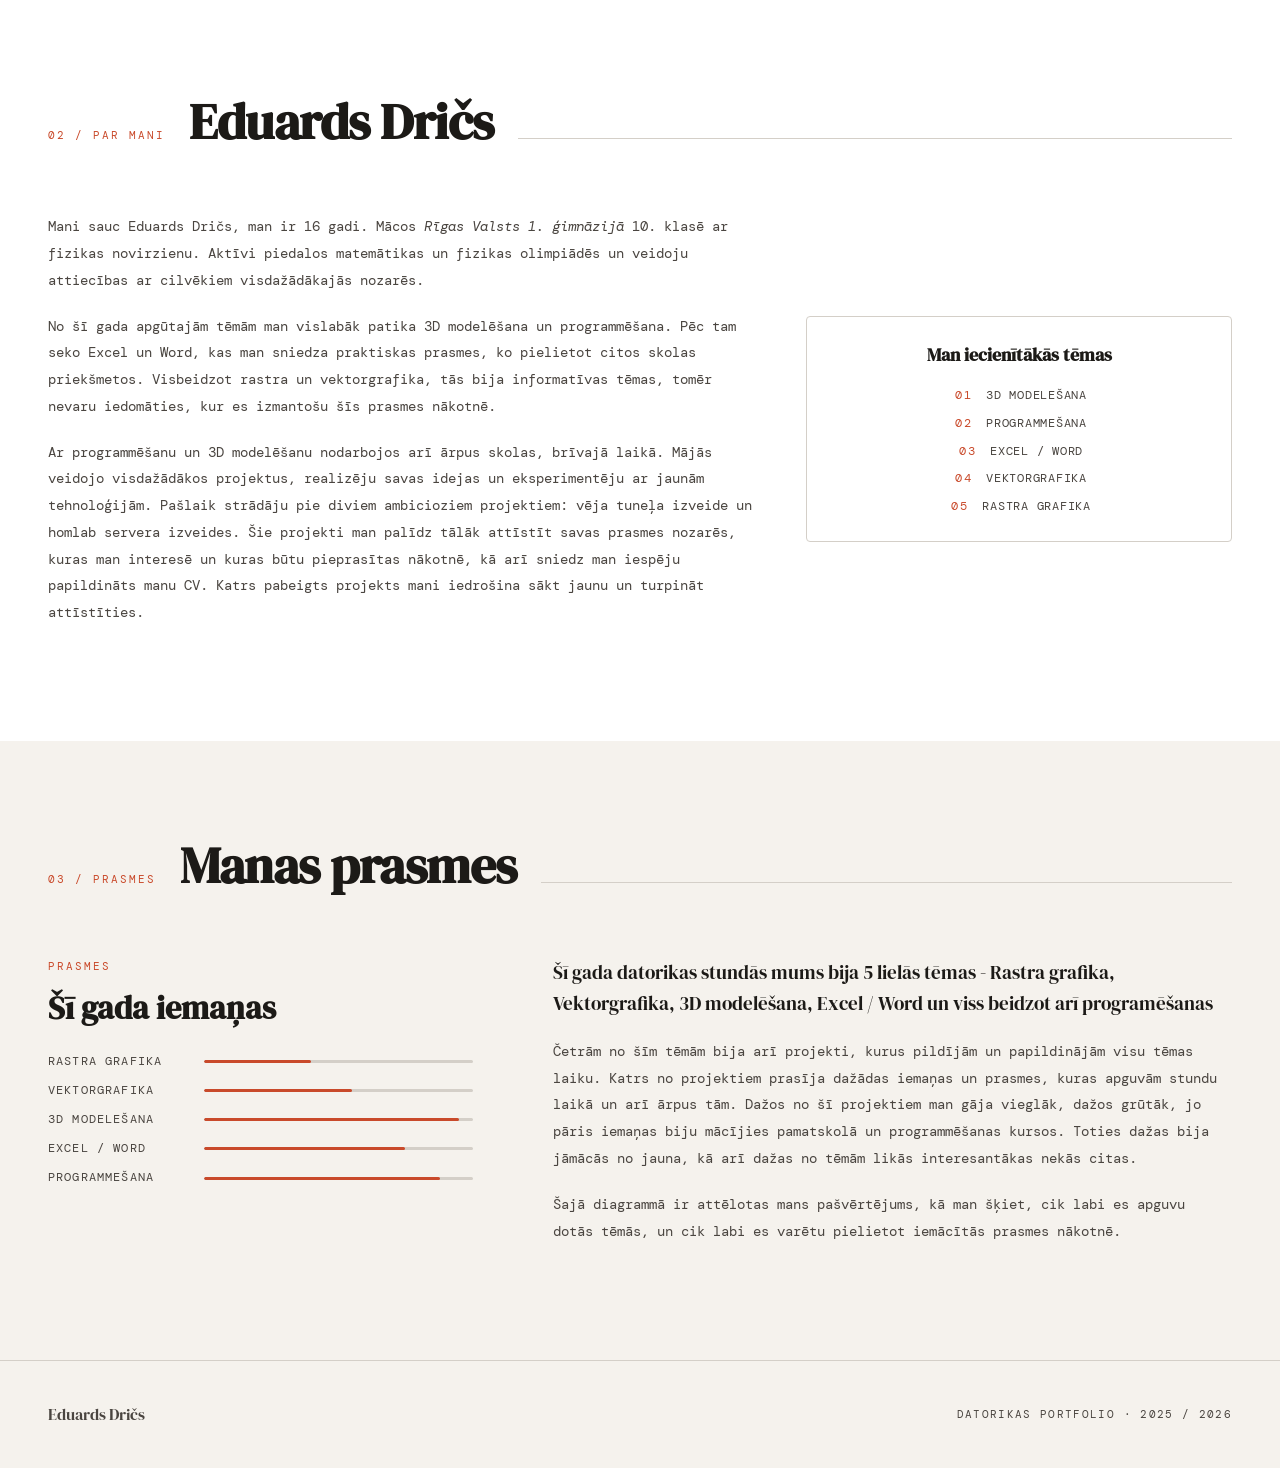
==== commit 2b19cc79: "Add project images and enlarge 3D video Replace Office and programming placeholders with images and " ====
--- a/index.html
+++ b/index.html
@@ -715,7 +715,7 @@
       <p class="hero-subtitle">Skolēns · Rīgas Valsts 1. Ģimnāzija</p>
       <p class="hero-desc">
         Šis ir mans portfolio, kurā apkopoti projekti un stundu darbi, ko apguvām šajā mācību gadā. 
-        Tā pat šī mājas lapa kalpo, kā programmēšanas valodas HTML un CSS noslēguma darbs.
+        Tāpat šī mājaslapa kalpo kā programmēšanas valodas HTML un CSS noslēguma darbs.
       </p>
     </div>
   </header>
@@ -764,8 +764,8 @@
           <p class="project-index">01</p>
           <h3 class="project-title">Rastra grafika</h3>
           <p class="project-desc">
-            Pirmajā šī gada tēmā bija rastra grafika, kurā mēs aplūkojām rastra grafikas pamatus izmantojot programmu <em>Gimp</em>.
-            Tēmas mēs beigās mēs izveidojām animāciju, par tēmu, kas mums tika iedalīta, tādā veidā nostabiliējot mūsu prasmes rastra grafikā.
+            Pirmā datorikas šī gada tēma bija rastra grafika. Šīs tēmas ietvaros mēs aplūkojām rastra grafikas pamatus, izmantojot programmu <em>Gimp</em>.
+            Noslēdzot tēmu, mēs izveidojām animāciju atbilstoši mums iedalītai tēmai, tādā veidā pielietojot un nostiprinot mūsu iegūtās zināšanas par rastra grafiku.
           </p>
           <div class="project-tags">
             <span class="tag">Rastra grafika</span>
@@ -788,9 +788,8 @@
           <h3 class="project-title">Vektorgrafiks</h3>
           <p class="project-desc">
             Pēc rastra grafikas mēs apguvām vektorgrafiku. Iepazināmies ar atšķirībām, kādas ir starp rastra un vektorgrafiku, 
-            kā arī iepazināmies ar nozarēm, kurās izmanto katru no dizaina viedošanas veidiem. Kā šīs tēmas projekts bija izveidot logo,
-            priekš uzņēmuma, kura apraksts mums tika iedalīts un, izmantojot dator programmu <em>Inkscape</em> izveidot logo, 
-            kas būtu atbilstoš šajam uzņēmumam, un arī vajadzēja pamatot, kādēļ izvēlējāmies tieši šadu dizainu.
+            kā arī iepazināmies ar nozarēm, kurās izmanto katru no dizaina veidošanas veidiem. Šīs tēmas projekts bija izveidot atbilstošu logo uzņēmumam, kura apraksts mums tika iedalīts, izmantojot datorprogrammu <em>Inkscape</em> . 
+            Tāpat mums bija jāsniedz pamatojums, kādēļ izvēlējāmies noteiktu dizainu un kā tas atbilst uzņēmuma būtībai un vajadzībām.
           </p>
           <div class="project-tags">
             <span class="tag">Inkscaped</span>
@@ -810,9 +809,9 @@
           <h3 class="project-title">3D Modelēšana</h3>
           <p class="project-desc">
             Šajā tēmā apguvām 3D modelēšanas pamatus, izmantojot tīmekļa rīku <em>Tinkercad</em>.
-            Kā projekta darbu mums vajadzēja izveidot kubiņi, kas ir saliekams kā puzle, kurs uz katras malas ir ieoriekš'jā tēmā izveidotā logo dizains,
-            pēc to vajadzēja izdrukāt ar 3D printeri un atrādīt skolotājai gatavo produktu.
-            Tēmas noslēgumā izveidojām arī īsu filmiņu par visu procesu no modelēšanas līdz drukāšanai, izmantojot jebkādu video rediģēšanas programmu. 
+            Kā projekta darbu mums vajadzēja izveidot kubiņu, kas ir saliekams kā puzle, un uz kura katras malas ir attēlots iepriekšējās tēmas ietvaros citas grupas izveidotais logo.
+            Pēc tam kubiņu vajadzēja izdrukāt ar 3D printeri un parādīt skolotājai gatavo produktu.
+            Tēmas noslēgumā izveidojām arī īsu filmiņu par visu modelēšanas un drukāšanas procesu. Atbilstoši uzdevumam filmiņas izveidē varējām izmantot jebkuru video rediģēšanas programmu. 
             Es izmantoju plaši zināmo programmu <em>Davinci Resolve</em>.
           </p>
           <div class="project-tags">
@@ -822,7 +821,7 @@
           </div>
         </div>
         <div class="project-image">
-          <video style="width: 100%; max-width: 280px; border-radius: 4px; background: var(--line);" controls>
+          <video style="width: 100%; max-width: 420px; border-radius: 4px; background: var(--line);" controls>
             <source src="3d_model.mp4" type="video/mp4">
           </video>
         </div>
@@ -834,9 +833,9 @@
           <p class="project-index">04</p>
           <h3 class="project-title">Excel & Word</h3>
           <p class="project-desc">
-            Šajā tēmā Microsoft programmā Word mācījāmies, kā pareizi noformēt dokumentu, lai tas atbilstu ZPD formātam.
-            Pēc tam Excel apguvām, kā ātri un efektīvi sakārtot datus tabulās, izmantot formulas, veikt aprēķinus un attēlot rezultātus diagrammās.
-            Šīs prasmes mums palīdzēs laboratorijas darbu protokolu izveidē.
+            Šīs tēmas ietvaros mācījāmies kā Microsoft programmā Word pareizi noformēt dokumentu, lai tas atbilstu ZPD formātam.
+            Pēc tam Excel programmā apguvām, kā ātri un efektīvi sakārtot datus tabulās, izmantot formulas, veikt aprēķinus un attēlot rezultātus diagrammās.
+            Šīs prasmes mums noderēs laboratorijas darbu protokolu izveidē.
           </p>
           <div class="project-tags">
             <span class="tag">Microsoft Excel</span>
@@ -846,10 +845,11 @@
           </div>
         </div>
         <div class="project-image">
-          <div style="text-align: center; color: var(--ink-soft);">
-            <p style="font-size: 2rem; margin-bottom: 0.5rem;">📊</p>
-            <p style="font-size: 0.7rem; letter-spacing: 0.1em;">ATTĒLS</p>
-          </div>
+          <img
+            src="word.jpg.webp"
+            alt="Excel un Word"
+            style="width: 100%; max-width: 280px; border-radius: 4px; background: var(--line); display: block;"
+          />
         </div>
       </div>
 
@@ -860,7 +860,7 @@
           <h3 class="project-title">Programmēšana</h3>
           <p class="project-desc">
             Šajā tēmā apguvām programmēšanas valodu HTML un CSS pamatus — kā veidot mājaslapas struktūru un noformējumu.
-            Nedaudz iepazināmies arī ar Git, kā arī iemācījāmies publicēt mūsu mājaslapas internetā, izmantojot GitHub.
+            Nedaudz iepazināmies arī ar Git programmu, kā arī iemācījāmies publicēt mūsu mājaslapas internetā, izmantojot GitHub.
             Šī mājaslapa ir šīs tēmas noslēguma projekts.
           </p>
           <div class="project-tags">
@@ -870,10 +870,11 @@
           </div>
         </div>
         <div class="project-image">
-          <div style="text-align: center; color: var(--ink-soft);">
-            <p style="font-size: 2rem; margin-bottom: 0.5rem;">💻</p>
-            <p style="font-size: 0.7rem; letter-spacing: 0.1em;">ATTĒLS</p>
-          </div>
+          <img
+            src="netbeans.png"
+            alt="Programmēšana"
+            style="width: 100%; max-width: 280px; border-radius: 4px; background: var(--line); display: block;"
+          />
         </div>
       </div>
 
@@ -892,15 +893,15 @@
       <div class="about-intro-text">
         <p>
           Mani sauc Eduards Dričs, man ir 16 gadi. Mācos <em>Rīgas Valsts 1. ģimnāzijā</em> 10. 
-          klasē fizikas novirzienā. Aktīvi piedalos matemātikas un fizikas olimpiādēs 
+          klasē ar fizikas novirzienu. Aktīvi piedalos matemātikas un fizikas olimpiādēs 
           un veidoju attiecības ar cilvēkiem visdažādākajās nozarēs. 
         </p>
         <p>
           No šī gada apgūtajām tēmām man vislabāk patika 3D modelēšana un programmēšana.
-          Tad nāca Excel un Word, kas man sniedza praktiskas prasmes, ko pielietot citos skolas priekšmetos. 
-          Visbeidzot rastra un vektorgrafika, tās bija informatīvas tēmas, toties nevarēju saredzēt, kur es izmantošu šīs prasmes nākotnē. 
+          Pēc tam seko Excel un Word, kas man sniedza praktiskas prasmes, ko pielietot citos skolas priekšmetos. 
+          Visbeidzot rastra un vektorgrafika, tās bija informatīvas tēmas, tomēr nevaru iedomāties, kur es izmantošu šīs prasmes nākotnē. 
         </p>
-        <p> Ar programmēšanu un 3D modelēšanu nodarbojos arī ārpus skolas, brīvajā laikā. Mājas mājās veidojo visdažādākos projektus, realizēju savas idejas un eksperimentēju ar jaunām tehnoloģijām. 
+        <p> Ar programmēšanu un 3D modelēšanu nodarbojos arī ārpus skolas, brīvajā laikā. Mājās veidojo visdažādākos projektus, realizēju savas idejas un eksperimentēju ar jaunām tehnoloģijām. 
             Pašlaik strādāju pie diviem ambicioziem projektiem: vēja tuneļa izveide un homlab servera izveides. 
             Šie projekti man palīdz tālāk attīstīt savas prasmes nozarēs, kuras man interesē un kuras būtu pieprasītas nākotnē, kā arī sniedz man iespēju papildināts manu CV.
             Katrs pabeigts projekts mani iedrošina sākt jaunu un turpināt attīstīties. 
@@ -977,11 +978,11 @@
         </p>
         <p>
           Četrām no šīm tēmām bija arī projekti, kurus pildījām un papildinājām visu tēmas laiku.
-          Katrs no projektiem prasīja dažādas iemaņas un prasmes, kuras apguvām stundu laikā. 
-          Dažos no šī projektiem man gāja vieglāk dažos grūtāk, jo pāris iemaņas biju mācijies pamatskolā. Toties dažas bija jāmācās no jauna, kā arī dažas no tēmām likās interesantākas nekās citas. 
+          Katrs no projektiem prasīja dažādas iemaņas un prasmes, kuras apguvām stundu laikā un arī ārpus tām. 
+          Dažos no šī projektiem man gāja vieglāk, dažos grūtāk, jo pāris iemaņas biju mācījies pamatskolā un programmēšanas kursos. Toties dažas bija jāmācās no jauna, kā arī dažas no tēmām likās interesantākas nekās citas. 
         </p>
         <p>
-          Šajā diagrammā ir attolotas mans pašvērtējums, kā man liekas, cik labi es apguvu dotās tēmās, un cik labi es varētu pielietot iemācītās prasmes nākotnē.
+          Šajā diagrammā ir attēlotas mans pašvērtējums, kā man šķiet, cik labi es apguvu dotās tēmās, un cik labi es varētu pielietot iemācītās prasmes nākotnē.
         </p>
       </div>
     </div>
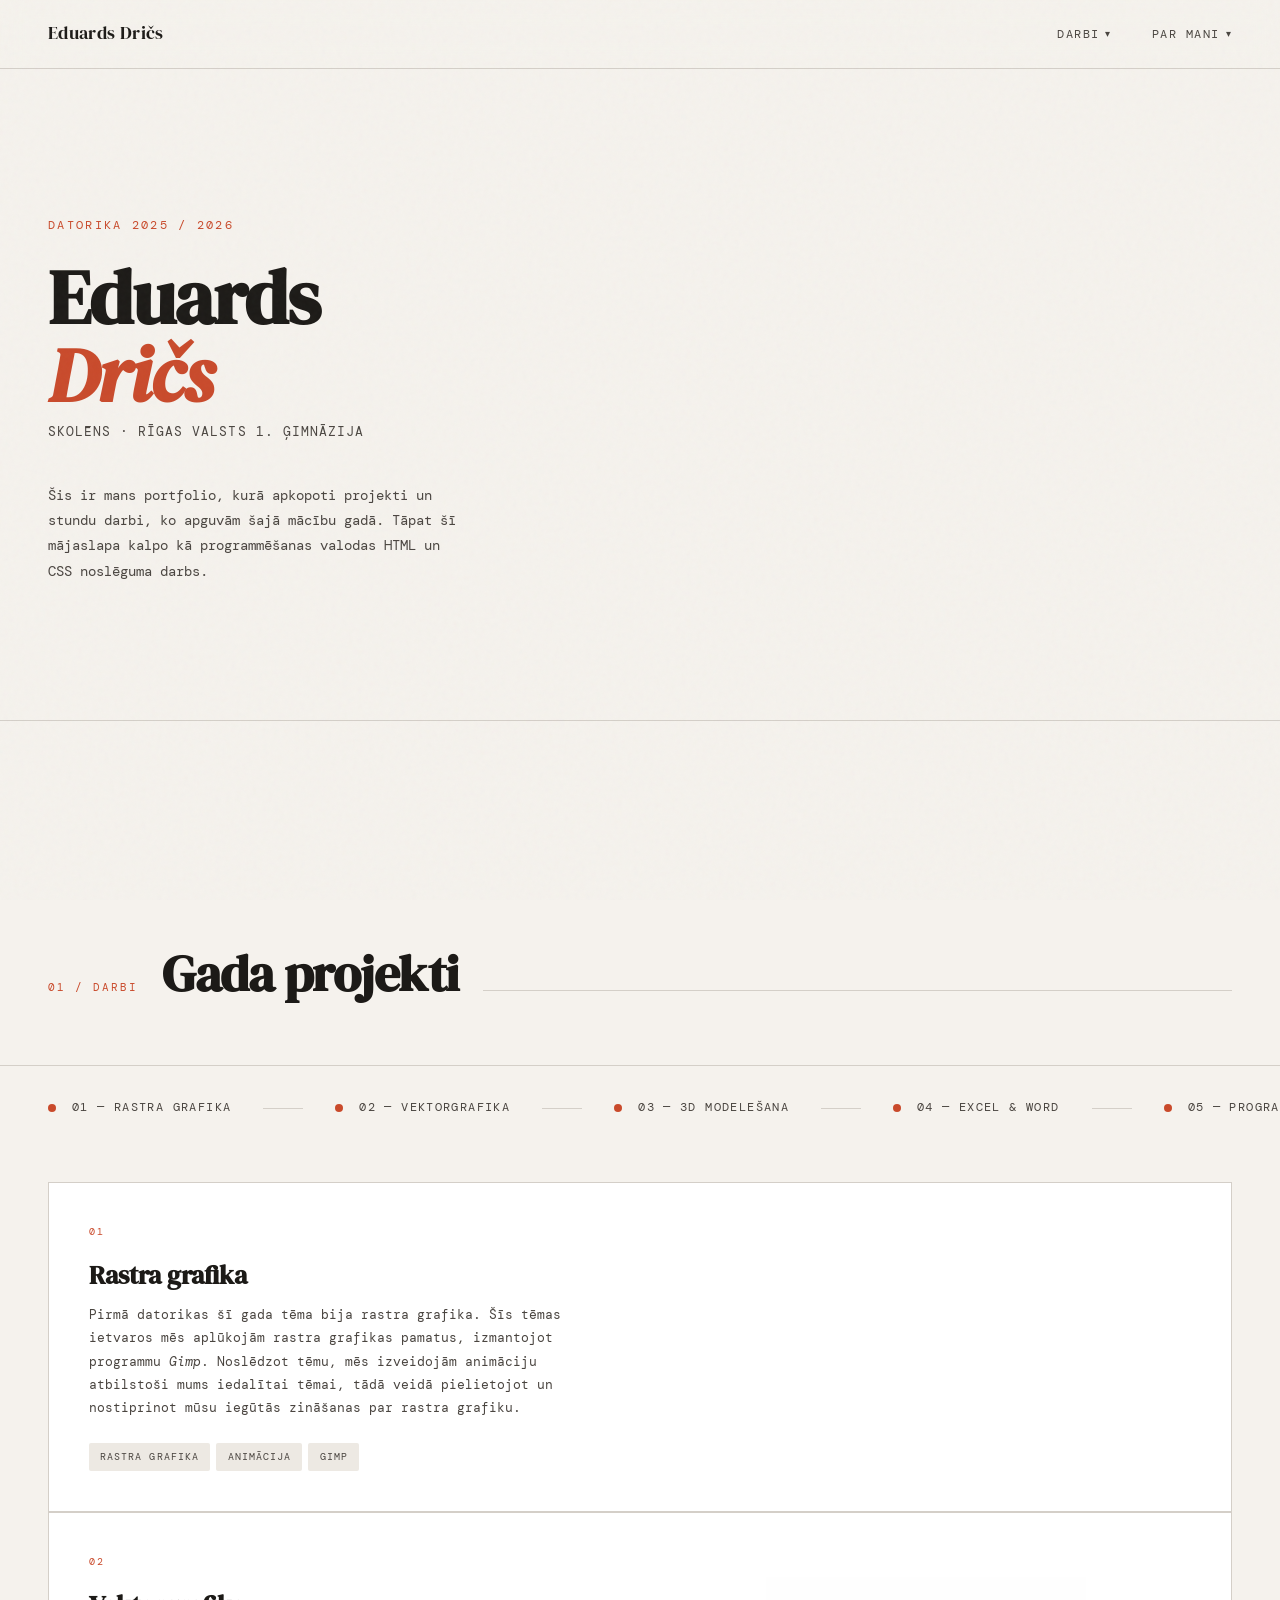
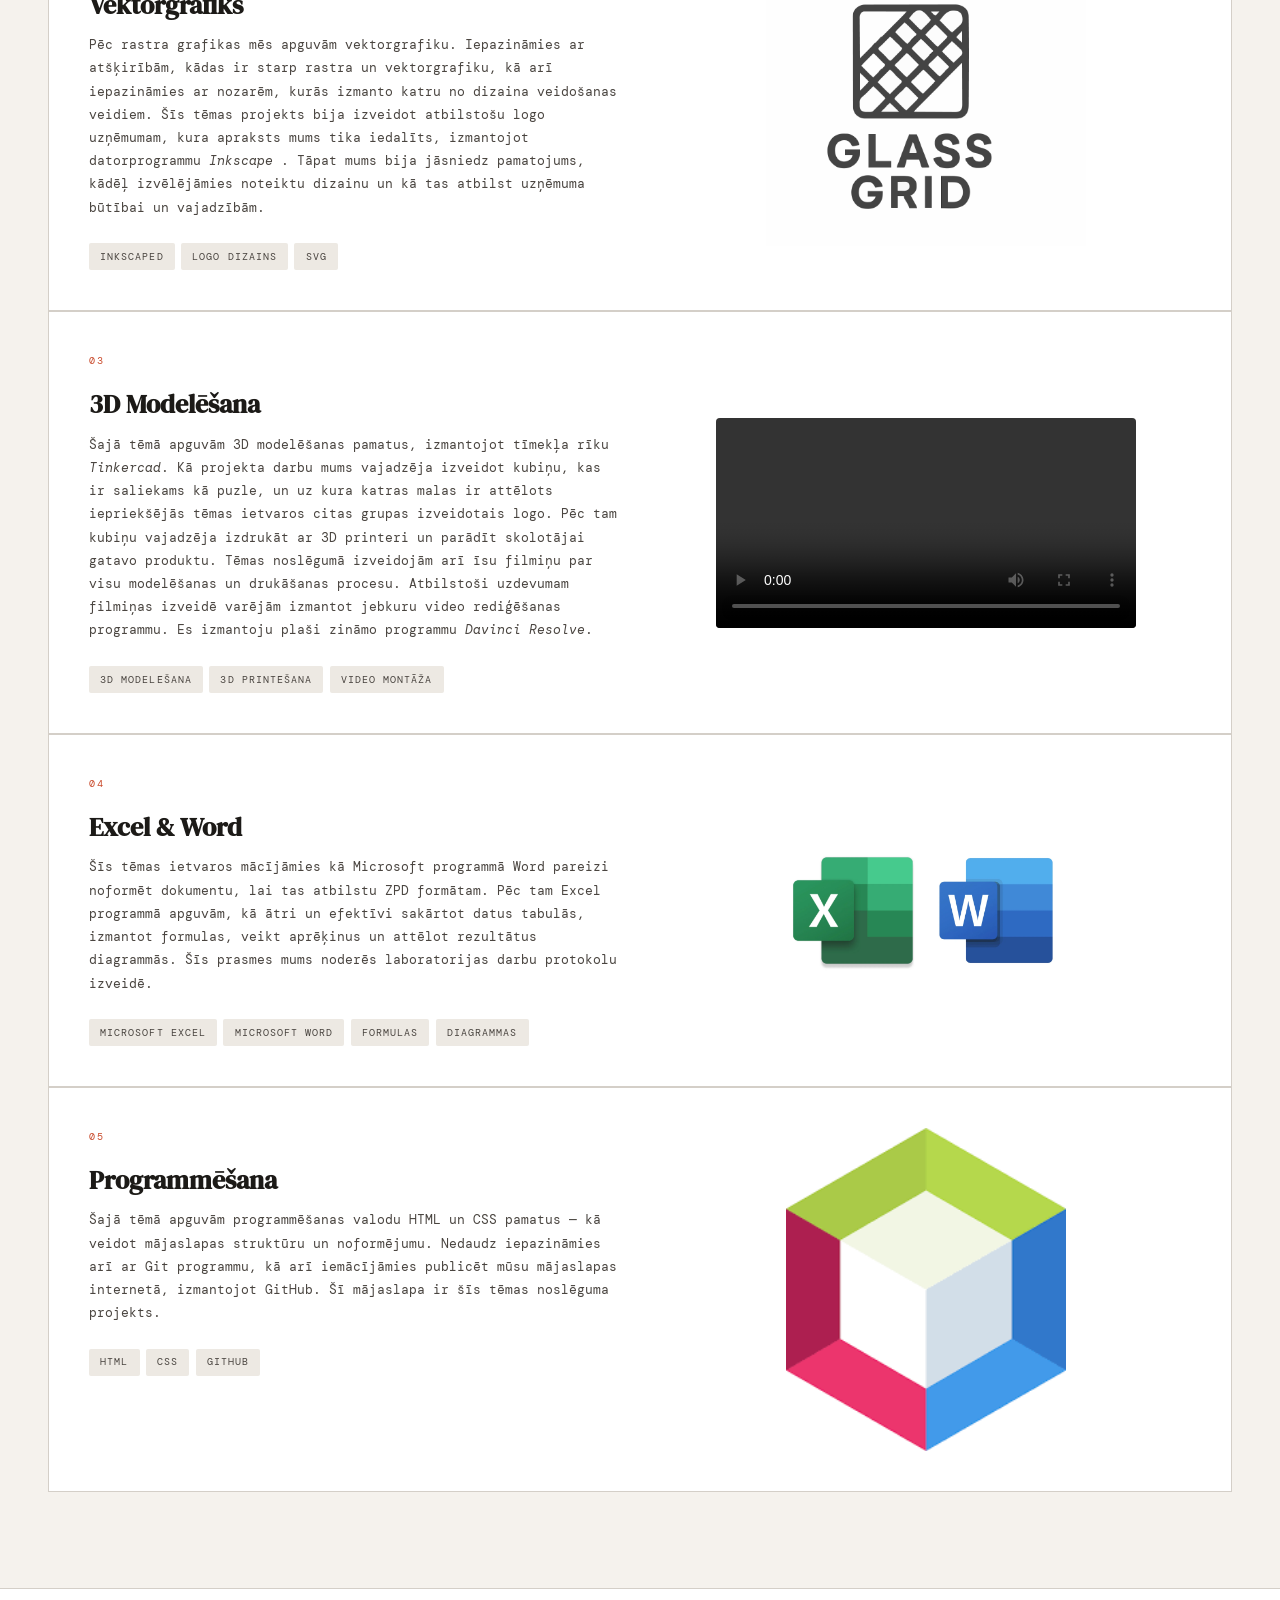
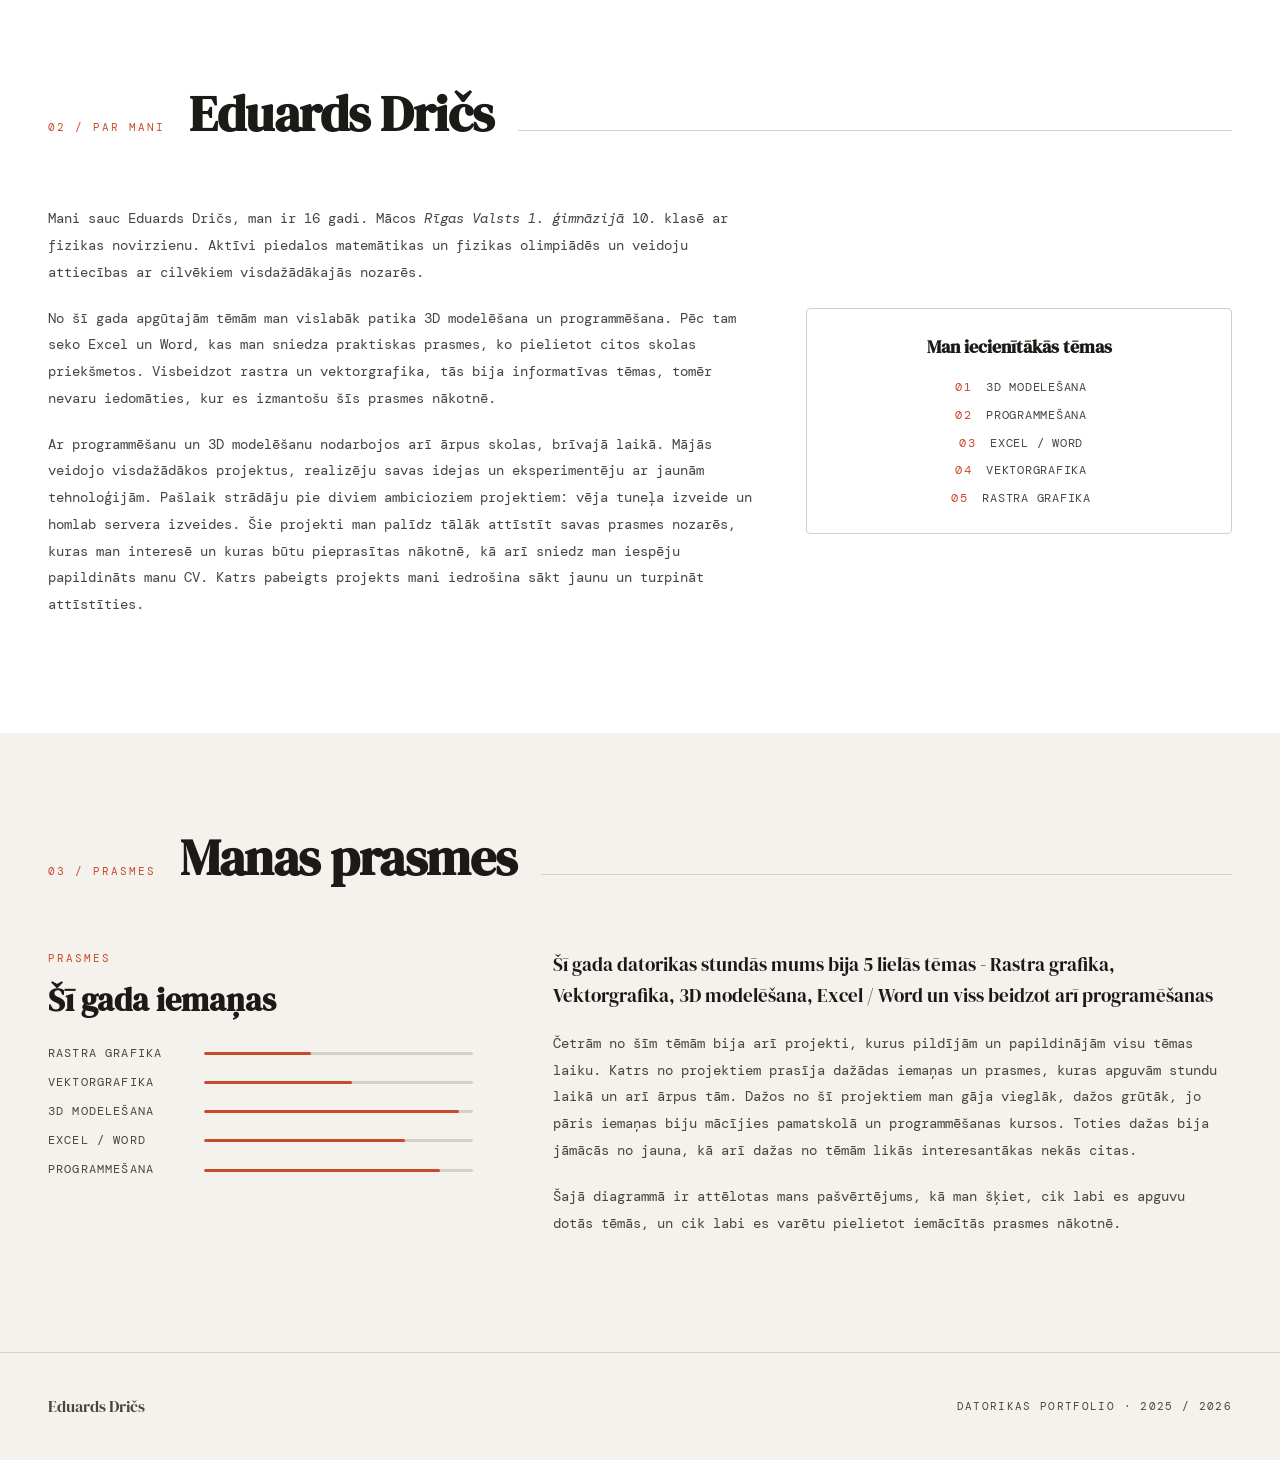
==== commit 547ba99a: "Remove animation placeholder div from project section Co-Authored-By: Claude Sonnet 4.6 <noreply@ant" ====
--- a/index.html
+++ b/index.html
@@ -774,10 +774,8 @@
           </div>
         </div>
         <div class="project-image">
-          <div class="project-placeholder">
-            <span class="upload-icon">🎞</span>
-            Animācijas fails
-          </div>
+          
+        </div>
         </div>
       </div>
 
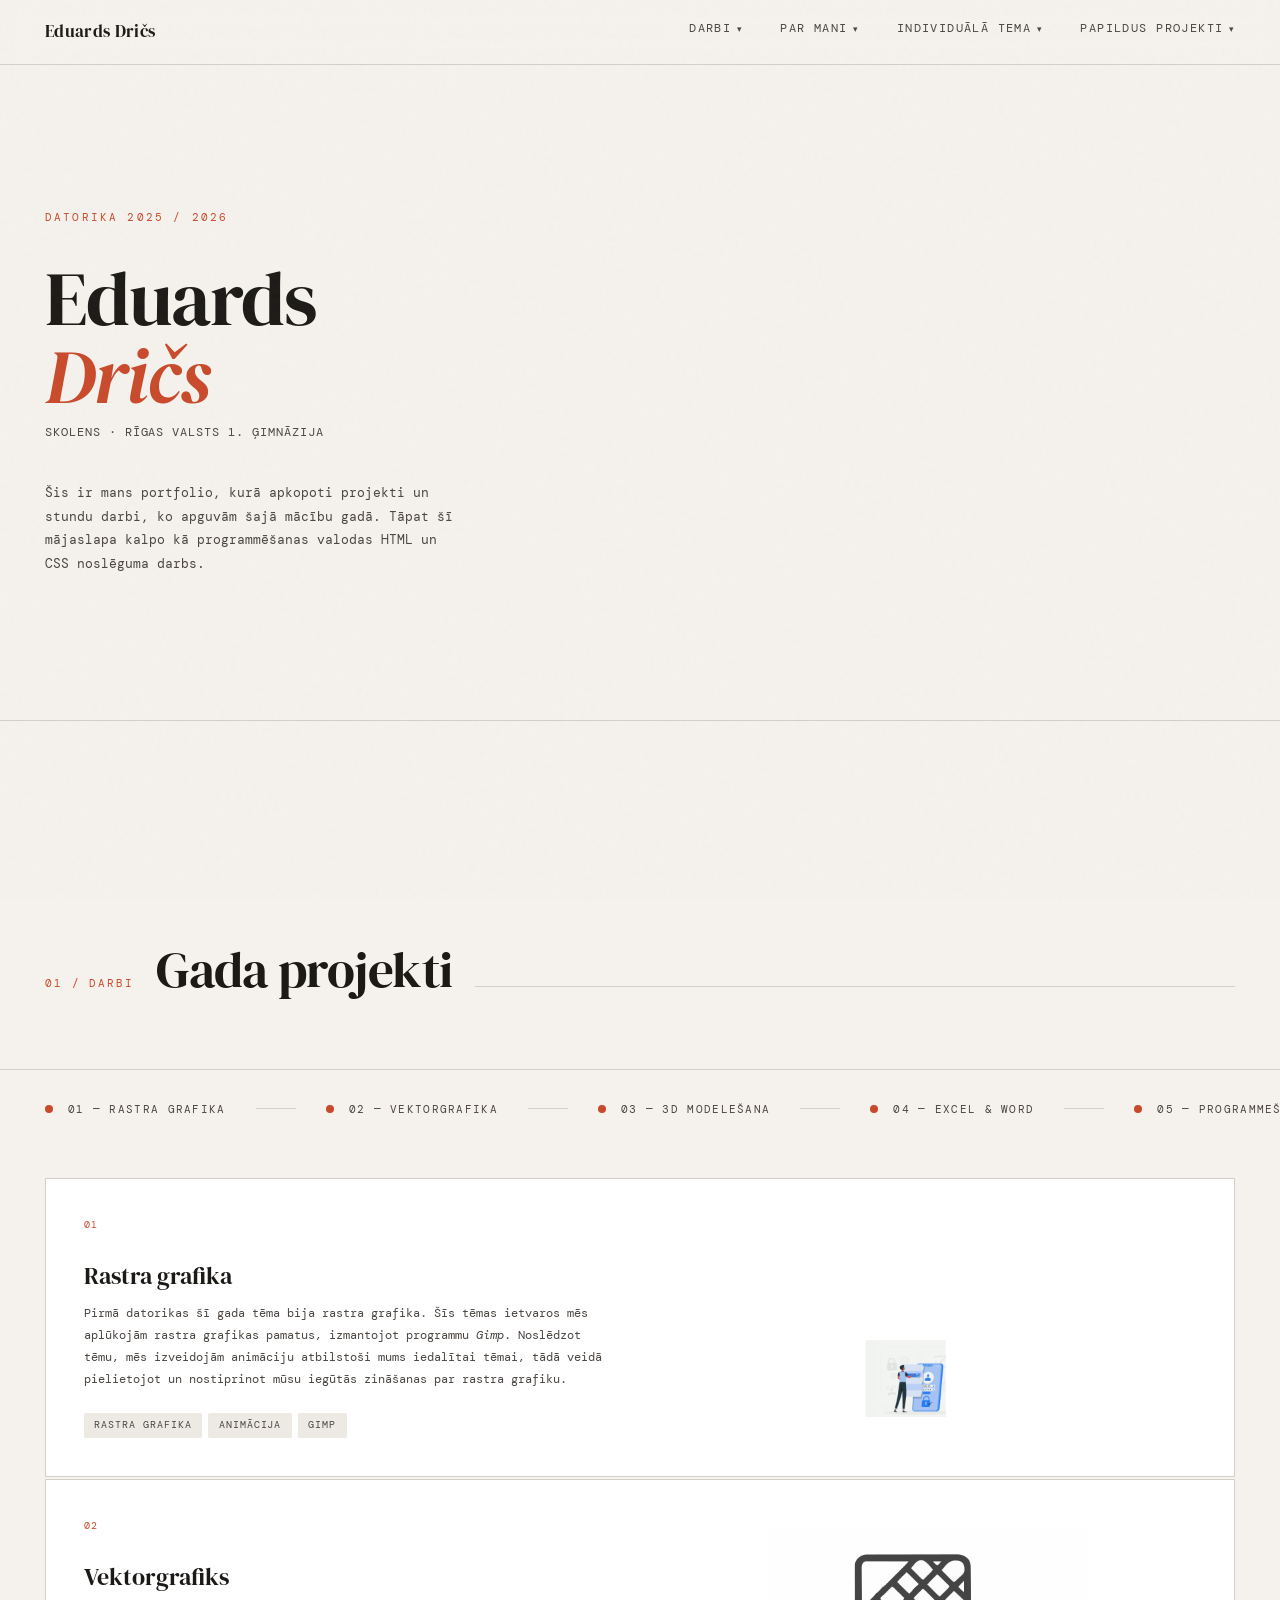
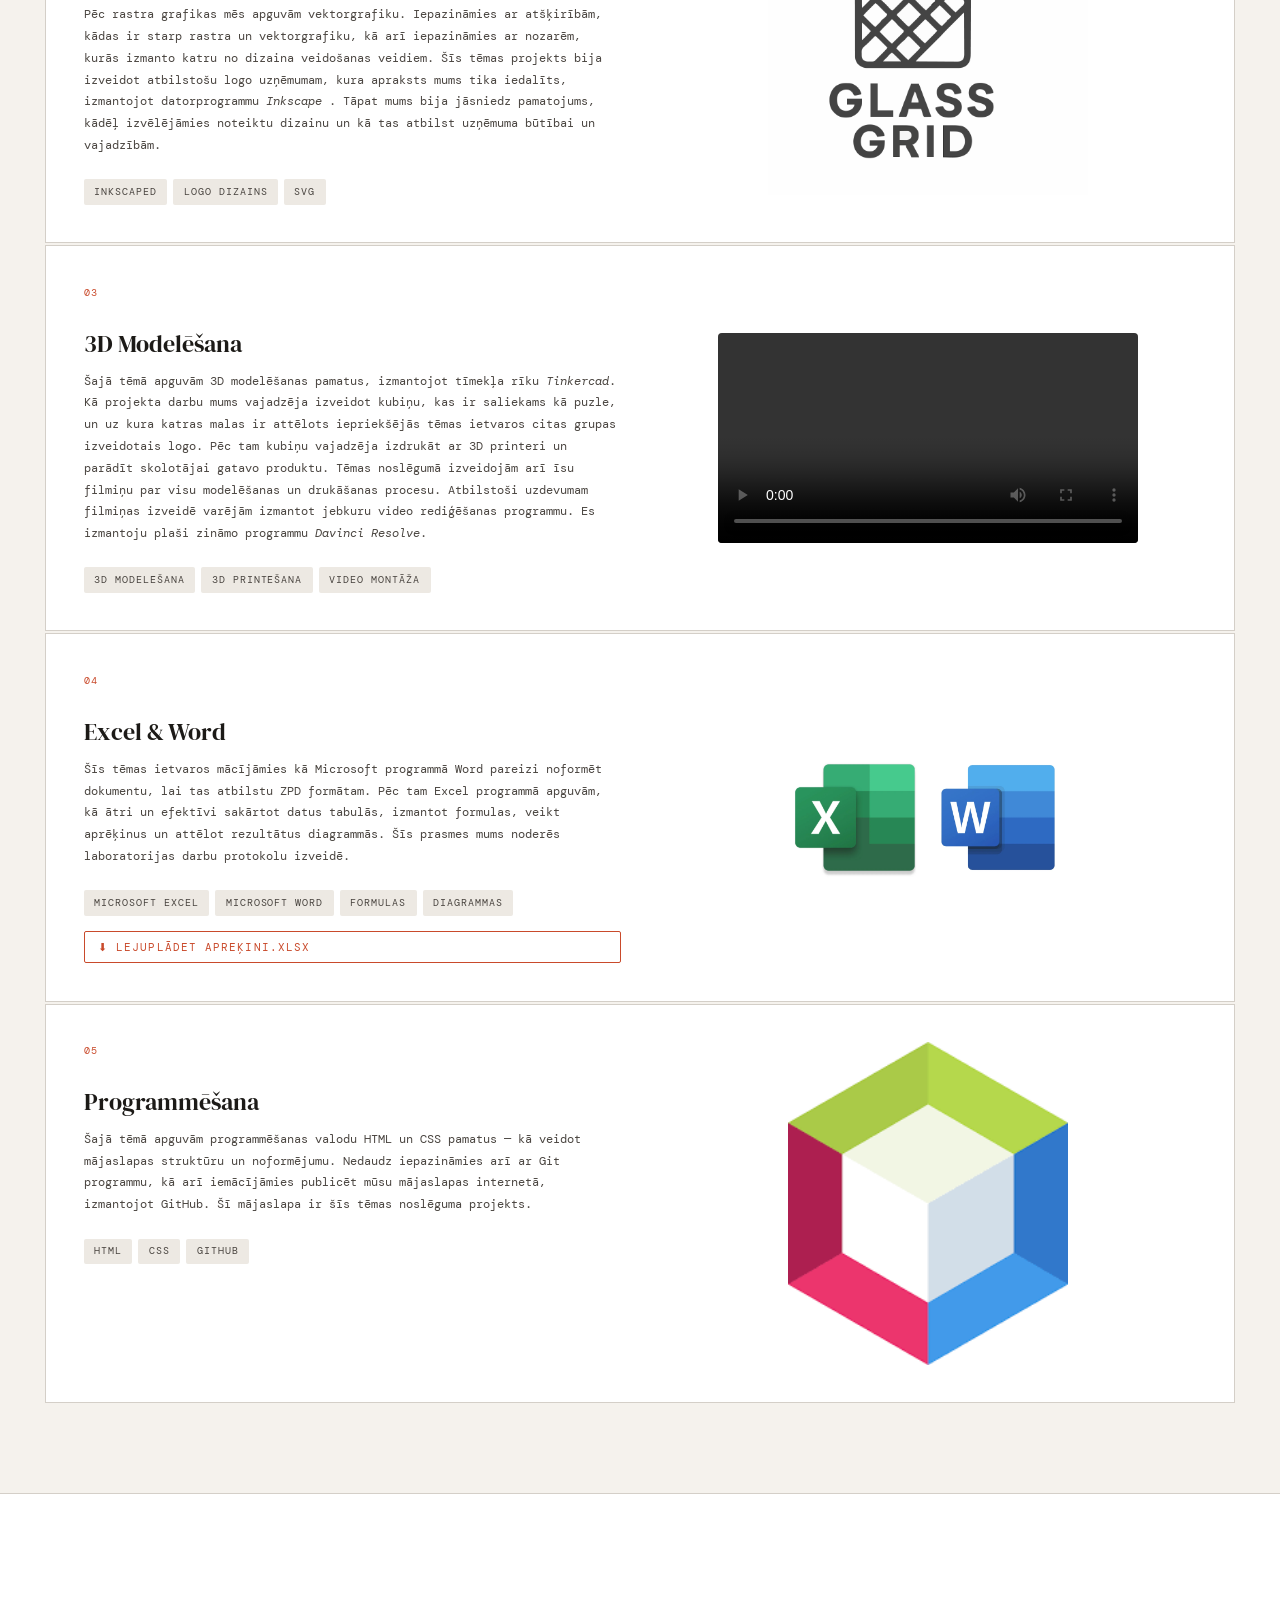
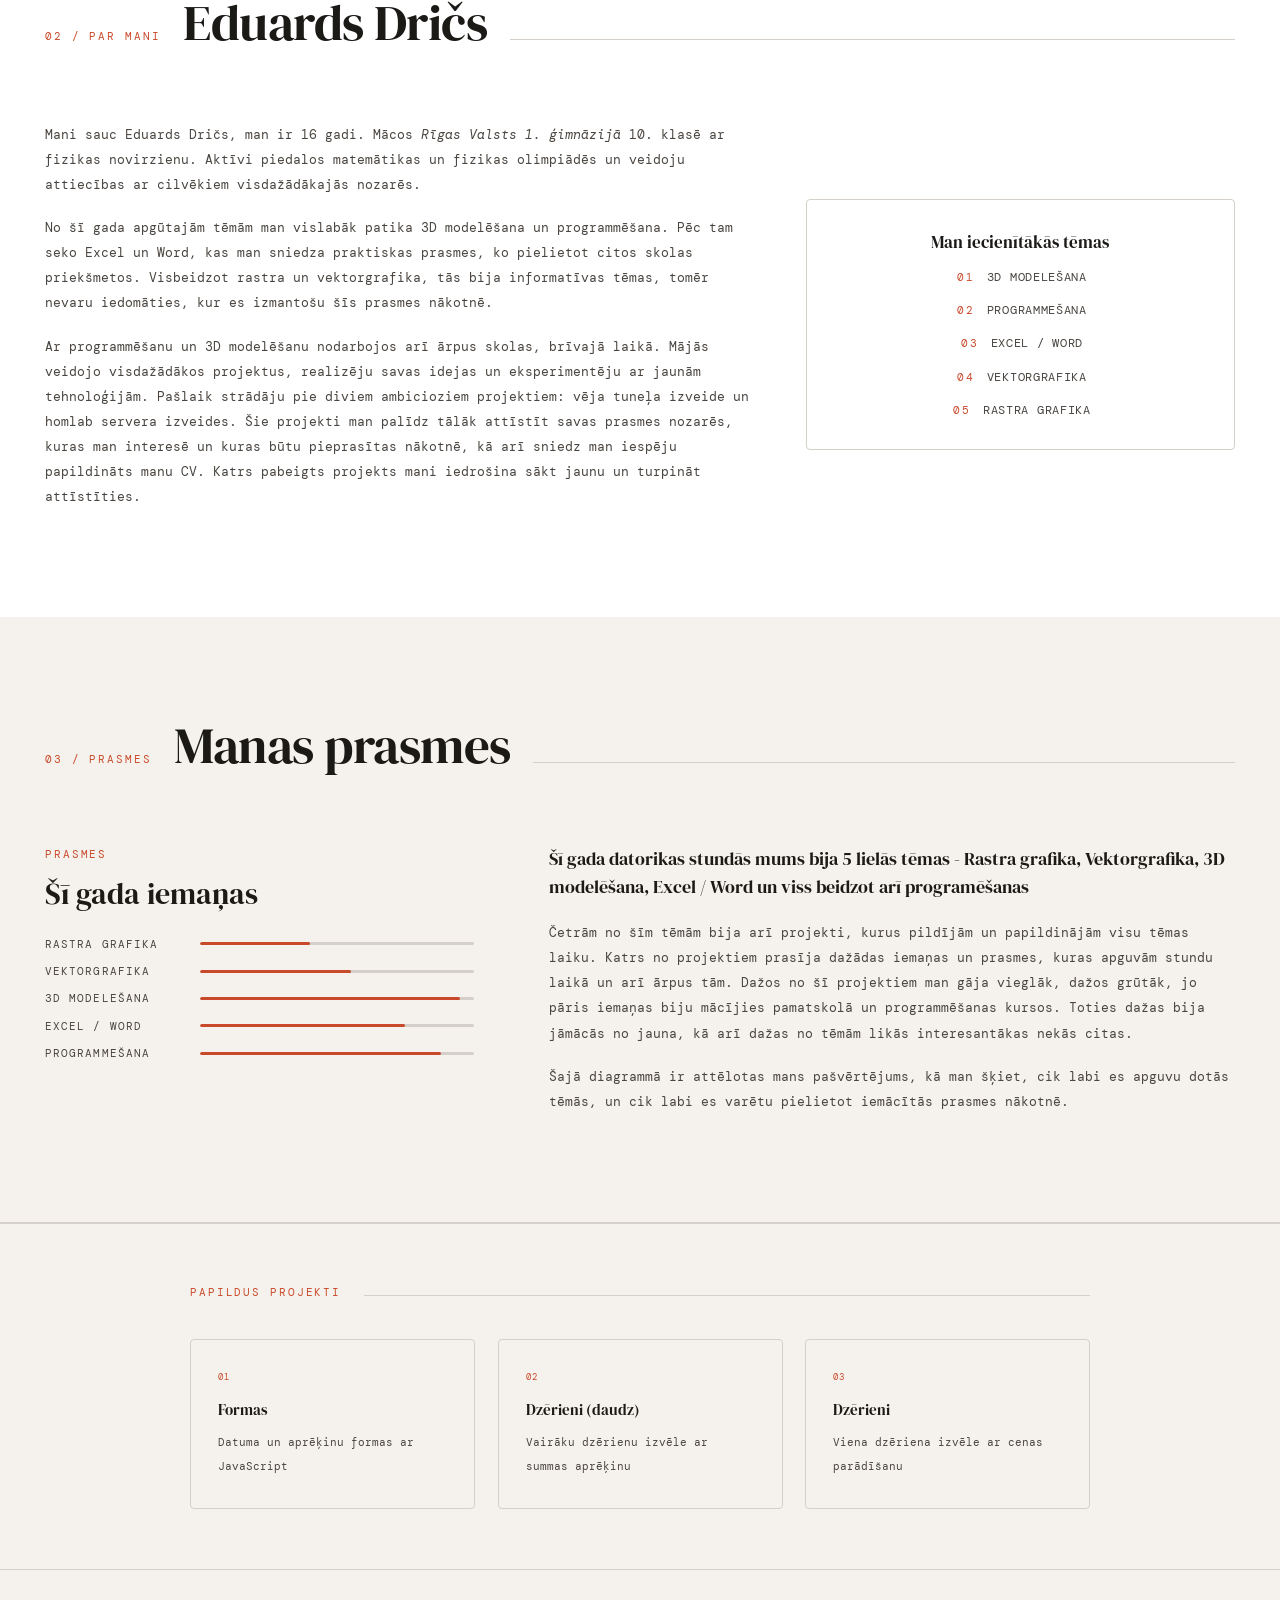
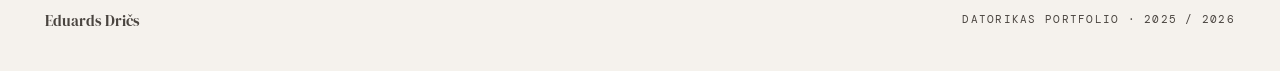
==== commit b0b45878: "Update portfolio with new pages, assets, and restructured CSS/images Co-Authored-By: Claude Sonnet 4" ====
--- a/index.html
+++ b/index.html
@@ -6,6 +6,8 @@
   <title>Eduards Dričs — Portfolio</title>
   <link rel="icon" type="image/png" href="mazslogo.png" />
   <link href="https://fonts.googleapis.com/css2?family=DM+Serif+Display:ital@0;1&family=DM+Mono:wght@300;400;500&display=swap" rel="stylesheet" />
+  <link rel="stylesheet" href="https://www.w3schools.com/w3css/4/w3.css" />
+  <link rel="stylesheet" href="CSS/mansStils.css" />
   <style>
     :root {
       --bg: #f5f2ed;
@@ -655,20 +657,42 @@
       transform: translateY(0);
     }
 
+    /* ── HAMBURGER BUTTON ── */
+    .nav-toggle {
+      display: none;
+      background: none;
+      border: 1px solid var(--line);
+      border-radius: 2px;
+      font-size: 1.15rem;
+      cursor: pointer;
+      color: var(--ink);
+      padding: 0.25rem 0.55rem;
+      line-height: 1;
+    }
+
     /* ── RESPONSIVE ── */
     @media (max-width: 768px) {
-      nav { padding: 1rem 1.5rem; }
-      .nav-links { gap: 1.5rem; }
-
-      .hero { 
-        grid-template-columns: 1fr; 
+      nav { padding: 1rem 1.5rem; position: relative; flex-wrap: wrap; }
+      .nav-toggle { display: block; }
+      .nav-links { display: none; flex-direction: column; width: 100%; gap: 0; padding: 0.5rem 0 1rem; }
+      .nav-links.open { display: flex; }
+      .nav-links > li { border-bottom: 1px solid var(--line); }
+      .nav-item > a { padding: 0.6rem 0; font-size: 0.75rem; }
+      .nav-item > a::after { display: none; }
+      .dropdown { position: static; opacity: 1; visibility: hidden; transform: none !important; box-shadow: none; border: none; border-left: 2px solid var(--line); background: var(--tag-bg); padding: 0; max-height: 0; overflow: hidden; transition: max-height 0.28s ease; }
+      .dropdown::before { display: none; }
+      .nav-item.open .dropdown { visibility: visible; max-height: 400px; padding: 0.3rem 0 0.5rem 0.5rem; opacity: 1 !important; }
+      .nav-item:not(.open) .dropdown { opacity: 0 !important; visibility: hidden !important; max-height: 0 !important; padding: 0 !important; }
+
+      .hero {
+        grid-template-columns: 1fr;
         gap: 0;
         padding-top: 80px;
       }
       .hero-left { padding: 4rem 1.5rem 2rem; }
 
       section { padding: 4rem 1.5rem; }
-      
+
       .project-card {
         grid-template-columns: 1fr;
         gap: 1.5rem;
@@ -686,6 +710,7 @@
   <!-- NAV -->
   <nav>
     <a class="nav-logo" href="#">Eduards Dričs</a>
+    <button class="nav-toggle" aria-label="Izvēlne" aria-expanded="false">☰</button>
     <ul class="nav-links">
       <li class="nav-item">
         <a href="#darbi">Darbi</a>
@@ -702,6 +727,21 @@
         <div class="dropdown">
           <a href="#par-mani"><span class="dropdown-num">01</span>Par mani</a>
           <a href="#prasmes"><span class="dropdown-num">02</span>Prasmes</a>
+        </div>
+      </li>
+      <li class="nav-item">
+        <a href="otrais.html">Individuālā tēma</a>
+        <div class="dropdown">
+          <a href="otrais.html"><span class="dropdown-num">01</span>Darbs</a>
+          <a href="otrais.html#avoti"><span class="dropdown-num">02</span>Avoti</a>
+        </div>
+      </li>
+      <li class="nav-item">
+        <a href="#papildus-projekts">Papildus projekti</a>
+        <div class="dropdown">
+          <a href="forma.html"><span class="dropdown-num">01</span>Formas</a>
+          <a href="dzerdaudz.html"><span class="dropdown-num">02</span>Dzērieni (daudz)</a>
+          <a href="dzer.html"><span class="dropdown-num">03</span>Dzērieni</a>
         </div>
       </li>
     </ul>
@@ -774,8 +814,7 @@
           </div>
         </div>
         <div class="project-image">
-          
-        </div>
+          <img src="images/datu_aizsardziba.gif" alt="Rastra grafika animācija" style="width:100%; max-width:320px;" />
         </div>
       </div>
 
@@ -796,7 +835,7 @@
           </div>
         </div>
         <div class="project-image">
-          <img src="logo.png" alt="Glass Grid Logo" />
+          <img src="images/logo.png" alt="Glass Grid Logo" />
         </div>
       </div>
 
@@ -841,10 +880,11 @@
             <span class="tag">Formulas</span>
             <span class="tag">Diagrammas</span>
           </div>
+          <a href="excelKD2026-1.xlsx" download style="display:inline-block;margin-top:1rem;font-size:0.72rem;letter-spacing:0.1em;text-transform:uppercase;color:var(--accent);text-decoration:none;border:1px solid var(--accent);padding:0.4rem 0.9rem;border-radius:2px;transition:background 0.2s,color 0.2s;" onmouseover="this.style.background='var(--accent)';this.style.color='#fff'" onmouseout="this.style.background='transparent';this.style.color='var(--accent)'">⬇ Lejuplādēt aprēķini.xlsx</a>
         </div>
         <div class="project-image">
           <img
-            src="word.jpg.webp"
+            src="images/word.jpg.webp"
             alt="Excel un Word"
             style="width: 100%; max-width: 280px; border-radius: 4px; background: var(--line); display: block;"
           />
@@ -869,7 +909,7 @@
         </div>
         <div class="project-image">
           <img
-            src="netbeans.png"
+            src="images/netbeans.png"
             alt="Programmēšana"
             style="width: 100%; max-width: 280px; border-radius: 4px; background: var(--line); display: block;"
           />
@@ -986,6 +1026,33 @@
     </div>
   </section>
 
+  <!-- PAPILDUS PROJEKTS -->
+  <section id="papildus-projekts" style="border-top:2px solid var(--line);padding:4rem 3rem;">
+    <div style="max-width:900px;margin:0 auto;">
+      <div style="display:flex;align-items:baseline;gap:1.5rem;margin-bottom:2.5rem;">
+        <span style="font-size:0.7rem;letter-spacing:0.18em;text-transform:uppercase;color:var(--accent);">Papildus projekti</span>
+        <div style="flex:1;height:1px;background:var(--line);"></div>
+      </div>
+      <div style="display:grid;grid-template-columns:repeat(auto-fit,minmax(220px,1fr));gap:1.5rem;">
+        <a href="forma.html" style="display:block;border:1px solid var(--line);border-radius:4px;padding:2rem 1.8rem;text-decoration:none;transition:border-color 0.2s,box-shadow 0.2s;" onmouseover="this.style.borderColor='var(--accent)';this.style.boxShadow='0 4px 20px rgba(201,74,43,0.08)'" onmouseout="this.style.borderColor='var(--line)';this.style.boxShadow='none'">
+          <span style="font-size:0.6rem;letter-spacing:0.15em;text-transform:uppercase;color:var(--accent);display:block;margin-bottom:0.8rem;">01</span>
+          <span style="font-size:1rem;font-family:'DM Serif Display',serif;color:var(--ink);display:block;margin-bottom:0.5rem;">Formas</span>
+          <span style="font-size:0.75rem;color:var(--ink-soft);">Datuma un aprēķinu formas ar JavaScript</span>
+        </a>
+        <a href="dzerdaudz.html" style="display:block;border:1px solid var(--line);border-radius:4px;padding:2rem 1.8rem;text-decoration:none;transition:border-color 0.2s,box-shadow 0.2s;" onmouseover="this.style.borderColor='var(--accent)';this.style.boxShadow='0 4px 20px rgba(201,74,43,0.08)'" onmouseout="this.style.borderColor='var(--line)';this.style.boxShadow='none'">
+          <span style="font-size:0.6rem;letter-spacing:0.15em;text-transform:uppercase;color:var(--accent);display:block;margin-bottom:0.8rem;">02</span>
+          <span style="font-size:1rem;font-family:'DM Serif Display',serif;color:var(--ink);display:block;margin-bottom:0.5rem;">Dzērieni (daudz)</span>
+          <span style="font-size:0.75rem;color:var(--ink-soft);">Vairāku dzērienu izvēle ar summas aprēķinu</span>
+        </a>
+        <a href="dzer.html" style="display:block;border:1px solid var(--line);border-radius:4px;padding:2rem 1.8rem;text-decoration:none;transition:border-color 0.2s,box-shadow 0.2s;" onmouseover="this.style.borderColor='var(--accent)';this.style.boxShadow='0 4px 20px rgba(201,74,43,0.08)'" onmouseout="this.style.borderColor='var(--line)';this.style.boxShadow='none'">
+          <span style="font-size:0.6rem;letter-spacing:0.15em;text-transform:uppercase;color:var(--accent);display:block;margin-bottom:0.8rem;">03</span>
+          <span style="font-size:1rem;font-family:'DM Serif Display',serif;color:var(--ink);display:block;margin-bottom:0.5rem;">Dzērieni</span>
+          <span style="font-size:0.75rem;color:var(--ink-soft);">Viena dzēriena izvēle ar cenas parādīšanu</span>
+        </a>
+      </div>
+    </div>
+  </section>
+
   <!-- FOOTER -->
   <footer>
     <span class="footer-left">Eduards Dričs</span>
@@ -1006,13 +1073,22 @@
     }, { threshold: 0.12 });
     reveals.forEach(el => observer.observe(el));
 
-    // Mobile nav dropdown: tap to open/close
+    // Mobile nav: hamburger + dropdown toggles
     const nav = document.querySelector('nav');
     const navItems = document.querySelectorAll('.nav-item');
-
-    function closeAllNavDropdowns(except = null) {
-      navItems.forEach(item => {
-        if (item !== except) item.classList.remove('open');
+    const navToggle = document.querySelector('.nav-toggle');
+    const navLinksList = document.querySelector('.nav-links');
+
+    function closeAllNavDropdowns(except) {
+      navItems.forEach(item => { if (item !== except) item.classList.remove('open'); });
+    }
+
+    if (navToggle) {
+      navToggle.addEventListener('click', function(e) {
+        e.stopPropagation();
+        const isOpen = navLinksList.classList.toggle('open');
+        navToggle.setAttribute('aria-expanded', isOpen);
+        if (!isOpen) closeAllNavDropdowns();
       });
     }
 
@@ -1022,10 +1098,14 @@
       if (!trigger || !dropdown) return;
 
       trigger.addEventListener('click', (e) => {
-        // On desktop, keep normal link behavior; on touch/small screens, toggle
         const isMobile = window.matchMedia('(max-width: 768px)').matches;
         if (!isMobile) return;
-
+        const href = trigger.getAttribute('href') || '#';
+        if (href !== '#') {
+          closeAllNavDropdowns();
+          navLinksList.classList.remove('open');
+          return;
+        }
         e.preventDefault();
         const willOpen = !item.classList.contains('open');
         closeAllNavDropdowns(willOpen ? item : null);
@@ -1039,6 +1119,7 @@
       if (!isMobile) return;
       if (nav && nav.contains(e.target)) return;
       closeAllNavDropdowns();
+      navLinksList && navLinksList.classList.remove('open');
     });
 
     // Close after choosing a dropdown link
--- a/CSS/mansStils.css
+++ b/CSS/mansStils.css
@@ -0,0 +1,649 @@
+/* mansStils.css — Kopīgie stili visām portfolio lapām */
+
+:root {
+  --bg: #f5f2ed;
+  --ink: #1c1a17;
+  --ink-soft: #4a4540;
+  --accent: #c94a2b;
+  --line: #d4cfc8;
+  --card-bg: #ffffff;
+  --tag-bg: #ede9e3;
+}
+
+* { margin: 0; padding: 0; box-sizing: border-box; }
+
+html { scroll-behavior: smooth; }
+
+body {
+  background-color: var(--bg);
+  color: var(--ink);
+  font-family: 'DM Mono', monospace;
+  font-size: 14px;
+  line-height: 1.7;
+  overflow-x: hidden;
+}
+
+h1 {
+  font-family: 'DM Serif Display', serif;
+  font-size: clamp(2.2rem, 5vw, 3.5rem);
+  line-height: 1.1;
+  letter-spacing: -0.02em;
+  margin-bottom: 1rem;
+  color: var(--ink);
+}
+
+h2 {
+  font-family: 'DM Serif Display', serif;
+  font-size: clamp(1.4rem, 3vw, 2rem);
+  line-height: 1.2;
+  margin-bottom: 0.75rem;
+  color: var(--ink);
+}
+
+h3 {
+  font-family: 'DM Serif Display', serif;
+  font-size: 1.2rem;
+  line-height: 1.3;
+  margin-bottom: 0.5rem;
+  color: var(--ink);
+}
+
+p {
+  color: var(--ink-soft);
+  font-size: 0.88rem;
+  line-height: 1.85;
+  margin-bottom: 1.1rem;
+}
+
+a {
+  color: var(--accent);
+  text-decoration: none;
+  transition: opacity 0.2s;
+}
+
+a:hover { opacity: 0.75; }
+
+ul { padding-left: 1.5rem; }
+li { color: var(--ink-soft); font-size: 0.88rem; line-height: 1.8; margin-bottom: 0.4rem; }
+
+/* ── NAV (shared for all pages) ── */
+nav {
+  position: fixed;
+  top: 0; left: 0; right: 0;
+  z-index: 100;
+  display: flex;
+  align-items: center;
+  justify-content: space-between;
+  padding: 1.2rem 3rem;
+  background: rgba(245, 242, 237, 0.85);
+  backdrop-filter: blur(12px);
+  border-bottom: 1px solid var(--line);
+}
+
+.nav-logo {
+  font-family: 'DM Serif Display', serif;
+  font-size: 1.1rem;
+  letter-spacing: 0.02em;
+  color: var(--ink);
+  text-decoration: none;
+}
+
+.nav-links {
+  display: flex;
+  gap: 2.5rem;
+  list-style: none;
+}
+
+.nav-links a {
+  color: var(--ink-soft);
+  text-decoration: none;
+  font-size: 0.78rem;
+  letter-spacing: 0.12em;
+  text-transform: uppercase;
+  transition: color 0.2s;
+}
+
+.nav-links a:hover { color: var(--accent); opacity: 1; }
+
+.nav-item { position: relative; }
+
+.nav-item > a {
+  display: flex;
+  align-items: center;
+  gap: 0.35rem;
+}
+
+.nav-item > a::after {
+  content: '▾';
+  font-size: 0.6rem;
+  transition: transform 0.25s ease;
+  display: inline-block;
+}
+
+.nav-item:hover > a::after { transform: rotate(180deg); }
+.nav-item.open > a::after { transform: rotate(180deg); }
+
+.dropdown {
+  position: absolute;
+  top: calc(100% + 0.8rem);
+  left: 50%;
+  background: var(--card-bg);
+  border: 1px solid var(--line);
+  min-width: 200px;
+  padding: 0.5rem 0;
+  box-shadow: 0 12px 32px rgba(28,26,23,0.10);
+  opacity: 0;
+  visibility: hidden;
+  transform: translateX(-50%) translateY(-6px);
+  transition: opacity 0.22s ease, transform 0.22s ease, visibility 0.22s;
+  z-index: 200;
+}
+
+.nav-item:hover .dropdown,
+.nav-item.open .dropdown {
+  opacity: 1;
+  visibility: visible;
+  transform: translateX(-50%) translateY(0);
+}
+
+.dropdown::before {
+  content: '';
+  position: absolute;
+  top: -5px; left: 50%;
+  transform: translateX(-50%) rotate(45deg);
+  width: 9px; height: 9px;
+  background: var(--card-bg);
+  border-top: 1px solid var(--line);
+  border-left: 1px solid var(--line);
+}
+
+.dropdown a {
+  display: flex;
+  align-items: center;
+  gap: 0.75rem;
+  padding: 0.55rem 1.2rem;
+  font-size: 0.72rem;
+  letter-spacing: 0.1em;
+  text-transform: uppercase;
+  color: var(--ink-soft);
+  text-decoration: none;
+  transition: background 0.15s, color 0.15s;
+  white-space: nowrap;
+}
+
+.dropdown a:hover {
+  background: var(--tag-bg);
+  color: var(--accent);
+  opacity: 1;
+}
+
+.dropdown-num {
+  font-size: 0.6rem;
+  color: var(--accent);
+  opacity: 0.7;
+  min-width: 18px;
+}
+
+/* ── HAMBURGER ── */
+.nav-toggle {
+  display: none;
+  background: none;
+  border: 1px solid var(--line);
+  border-radius: 2px;
+  font-size: 1.15rem;
+  cursor: pointer;
+  color: var(--ink);
+  padding: 0.25rem 0.55rem;
+  line-height: 1;
+}
+
+/* ── PAGE CONTENT (non-index) ── */
+.page-content {
+  padding-top: 80px;
+}
+
+.page-section {
+  padding: 4rem 3rem;
+  max-width: 860px;
+  margin: 0 auto;
+}
+
+.page-section + .page-section {
+  border-top: 1px solid var(--line);
+}
+
+.section-eyebrow {
+  font-size: 0.7rem;
+  letter-spacing: 0.2em;
+  text-transform: uppercase;
+  color: var(--accent);
+  margin-bottom: 0.5rem;
+}
+
+/* ── FORMS ── */
+.form-section {
+  padding: 4rem 3rem;
+  max-width: 680px;
+  margin: 0 auto;
+}
+
+.form-section h2 {
+  margin-bottom: 1.5rem;
+}
+
+form {
+  background: var(--card-bg);
+  border: 1px solid var(--line);
+  border-radius: 4px;
+  padding: 2rem;
+  margin-bottom: 1.5rem;
+}
+
+form p, form div {
+  margin-bottom: 0.8rem;
+  color: var(--ink-soft);
+  font-size: 0.88rem;
+}
+
+input[type="text"],
+input[name="datums"],
+input[name="rez"],
+input[name="sk1"],
+input[name="sk2"],
+input[name="skaitlis1"],
+input[name="skaitlis2"],
+input[name="rezultats"] {
+  border: 1px solid var(--line);
+  border-radius: 2px;
+  padding: 0.3rem 0.6rem;
+  font-family: 'DM Mono', monospace;
+  font-size: 0.82rem;
+  color: var(--ink);
+  background: var(--bg);
+  width: 160px;
+}
+
+input[type="button"],
+input[type="reset"],
+input[type="submit"],
+button {
+  background: none;
+  border: 1px solid var(--accent);
+  color: var(--accent);
+  font-family: 'DM Mono', monospace;
+  font-size: 0.72rem;
+  letter-spacing: 0.1em;
+  text-transform: uppercase;
+  padding: 0.35rem 0.8rem;
+  border-radius: 2px;
+  cursor: pointer;
+  transition: background 0.2s, color 0.2s;
+}
+
+input[type="button"]:hover,
+input[type="reset"]:hover,
+button:hover {
+  background: var(--accent);
+  color: #fff;
+}
+
+input[type="checkbox"],
+input[type="radio"] {
+  accent-color: var(--accent);
+  cursor: pointer;
+}
+
+label {
+  font-size: 0.82rem;
+  color: var(--ink-soft);
+  cursor: pointer;
+}
+
+/* ── DZĒRIENI (dzer / dzerdaudz) ── */
+.dzer-section {
+  padding: 4rem 3rem;
+  max-width: 500px;
+  margin: 0 auto;
+}
+
+.dzer-title {
+  font-family: 'DM Serif Display', serif;
+  font-size: 1.6rem;
+  margin-bottom: 1.5rem;
+}
+
+.dzer-form {
+  background: var(--card-bg);
+  border: 1px solid var(--line);
+  border-radius: 4px;
+  padding: 2rem;
+}
+
+.dzer-item {
+  display: flex;
+  align-items: center;
+  gap: 0.6rem;
+  margin-bottom: 0.6rem;
+}
+
+.dzer-result {
+  margin-top: 1.2rem;
+  padding-top: 1rem;
+  border-top: 1px solid var(--line);
+  font-size: 0.88rem;
+  color: var(--ink-soft);
+  min-height: 1.5rem;
+}
+
+#cena {
+  font-size: 0.88rem;
+  color: var(--accent);
+  font-weight: 500;
+  margin-left: 0.75rem;
+  letter-spacing: 0.05em;
+}
+
+#maksa {
+  color: var(--accent);
+  font-size: 0.88rem;
+  font-weight: 500;
+}
+
+/* ── BACK BUTTON ── */
+.back-btn {
+  display: inline-flex;
+  align-items: center;
+  gap: 0.5rem;
+  font-size: 0.72rem;
+  letter-spacing: 0.12em;
+  text-transform: uppercase;
+  color: var(--ink-soft);
+  text-decoration: none;
+  border: 1px solid var(--line);
+  padding: 0.45rem 1rem;
+  border-radius: 2px;
+  margin-bottom: 2rem;
+  transition: border-color 0.2s, color 0.2s;
+}
+
+.back-btn:hover {
+  color: var(--accent);
+  border-color: var(--accent);
+  opacity: 1;
+}
+
+/* ── FOOTER ── */
+footer {
+  border-top: 1px solid var(--line);
+  padding: 2.5rem 3rem;
+  display: flex;
+  align-items: center;
+  justify-content: space-between;
+}
+
+.footer-left {
+  font-family: 'DM Serif Display', serif;
+  font-size: 1rem;
+  color: var(--ink-soft);
+}
+
+.footer-right {
+  font-size: 0.7rem;
+  letter-spacing: 0.12em;
+  text-transform: uppercase;
+  color: var(--ink-soft);
+}
+
+/* ── AVOTI (sources section) ── */
+.avoti-list {
+  list-style: none;
+  padding: 0;
+  display: flex;
+  flex-direction: column;
+  gap: 0.8rem;
+}
+
+.avoti-list li {
+  border-left: 2px solid var(--accent);
+  padding-left: 1rem;
+}
+
+.avoti-list a {
+  font-size: 0.82rem;
+  color: var(--accent);
+  word-break: break-word;
+}
+
+/* ── ZPD PAGE (otrais.html) ── */
+.zpd-wrap {
+  padding-top: 80px;
+}
+
+.zpd-main {
+  max-width: 860px;
+  margin-right: 295px;
+}
+
+.zpd-aside {
+  position: fixed;
+  top: 88px;
+  right: 3rem;
+  width: 255px;
+}
+
+.zpd-hero {
+  padding: 3.5rem 3rem 3rem;
+  border-bottom: 2px solid var(--line);
+}
+
+.zpd-hero-title {
+  font-family: 'DM Serif Display', serif;
+  font-size: clamp(2.6rem, 6vw, 4.5rem);
+  line-height: 1.05;
+  letter-spacing: -0.02em;
+  color: var(--ink);
+  margin: 0.6rem 0 2.5rem;
+}
+
+.zpd-toc { border-top: 1px solid var(--line); }
+
+.zpd-toc a {
+  display: flex;
+  align-items: center;
+  gap: 1rem;
+  font-size: 0.72rem;
+  letter-spacing: 0.12em;
+  text-transform: uppercase;
+  color: var(--ink-soft);
+  text-decoration: none;
+  padding: 0.65rem 0;
+  border-bottom: 1px solid var(--line);
+  transition: color 0.18s, padding-left 0.18s;
+}
+
+.zpd-toc a:hover { color: var(--accent); padding-left: 0.6rem; opacity: 1; }
+
+.zpd-toc-num {
+  font-size: 0.58rem;
+  color: var(--accent);
+  opacity: 0.7;
+  min-width: 18px;
+}
+
+.zpd-doc-card {
+  border: 1px solid var(--line);
+  border-radius: 4px;
+  padding: 2rem 1.8rem;
+}
+
+.zpd-doc-row { margin-bottom: 1.4rem; }
+
+.zpd-doc-label {
+  font-size: 0.58rem;
+  letter-spacing: 0.2em;
+  text-transform: uppercase;
+  color: var(--accent);
+  display: block;
+  margin-bottom: 0.2rem;
+}
+
+.zpd-doc-value {
+  font-size: 0.82rem;
+  color: var(--ink);
+  line-height: 1.4;
+}
+
+.zpd-download {
+  display: block;
+  text-align: center;
+  font-size: 0.68rem;
+  letter-spacing: 0.12em;
+  text-transform: uppercase;
+  color: var(--accent);
+  border: 1px solid var(--accent);
+  border-radius: 2px;
+  padding: 0.5rem 1rem;
+  margin-top: 1.8rem;
+  transition: background 0.2s, color 0.2s;
+}
+.zpd-download:hover { background: var(--accent); color: #fff; opacity: 1; }
+
+.zpd-label {
+  display: flex;
+  align-items: center;
+  gap: 1rem;
+  margin-bottom: 1.4rem;
+}
+.zpd-label-num {
+  font-size: 0.6rem;
+  letter-spacing: 0.2em;
+  color: var(--accent);
+  white-space: nowrap;
+}
+.zpd-label-line {
+  flex: 1;
+  height: 1px;
+  background: var(--line);
+}
+
+.gdpr-grid {
+  display: grid;
+  grid-template-columns: repeat(auto-fit, minmax(230px, 1fr));
+  gap: 1rem;
+  margin: 1.5rem 0 0.5rem;
+}
+
+.gdpr-card {
+  border: 1px solid var(--line);
+  border-radius: 4px;
+  padding: 1.4rem 1.5rem;
+  transition: border-color 0.2s, box-shadow 0.2s;
+}
+
+.gdpr-card:hover {
+  border-color: var(--accent);
+  box-shadow: 0 4px 20px rgba(201,74,43,0.07);
+}
+
+.gdpr-card-title {
+  font-family: 'DM Serif Display', serif;
+  font-size: 0.95rem;
+  color: var(--ink);
+  margin-bottom: 0.5rem;
+  line-height: 1.3;
+}
+
+.gdpr-card p { font-size: 0.78rem; margin-bottom: 0; }
+
+.zpd-sub {
+  border-left: 2px solid var(--line);
+  padding-left: 1.4rem;
+  margin: 1.5rem 0;
+}
+
+.zpd-sub h3 {
+  font-size: 0.68rem;
+  letter-spacing: 0.14em;
+  text-transform: uppercase;
+  color: var(--accent);
+  font-family: 'DM Mono', monospace;
+  margin-bottom: 0.6rem;
+}
+
+/* anchor scroll offset for fixed nav */
+.zpd-hero ~ section { scroll-margin-top: 88px; }
+
+/* ── RESPONSIVE ── */
+@media (max-width: 768px) {
+  nav {
+    padding: 1rem 1.5rem;
+    position: relative;
+    flex-wrap: wrap;
+  }
+
+  .nav-toggle { display: block; }
+
+  .nav-links {
+    display: none;
+    flex-direction: column;
+    width: 100%;
+    gap: 0;
+    padding: 0.5rem 0 1rem;
+  }
+
+  .nav-links.open { display: flex; }
+
+  .nav-links > li {
+    border-bottom: 1px solid var(--line);
+  }
+
+  .nav-item > a {
+    padding: 0.6rem 0;
+    font-size: 0.75rem;
+  }
+
+  .nav-item > a::after { display: none; }
+
+  .dropdown {
+    position: static;
+    opacity: 1;
+    visibility: hidden;
+    transform: none !important;
+    box-shadow: none;
+    border: none;
+    border-left: 2px solid var(--line);
+    background: var(--tag-bg);
+    padding: 0;
+    max-height: 0;
+    overflow: hidden;
+    transition: max-height 0.28s ease;
+  }
+
+  .dropdown::before { display: none; }
+
+  .nav-item.open .dropdown {
+    visibility: visible;
+    max-height: 400px;
+    padding: 0.3rem 0 0.5rem 0.5rem;
+    opacity: 1 !important;
+  }
+
+  .nav-item:not(.open) .dropdown {
+    opacity: 0 !important;
+    visibility: hidden !important;
+    max-height: 0 !important;
+    padding: 0 !important;
+  }
+
+  .page-section { padding: 2.5rem 1.5rem; }
+  .form-section { padding: 2.5rem 1.5rem; }
+  .dzer-section { padding: 2.5rem 1.5rem; }
+
+  footer { flex-direction: column; gap: 0.5rem; text-align: center; }
+
+  .zpd-main { margin-right: 0; }
+  .zpd-aside { position: static; width: 100%; padding: 0 1.5rem 2rem; }
+  .zpd-hero { padding: 2.5rem 1.5rem 2rem; }
+  .zpd-hero-title { font-size: 2.4rem; }
+  .gdpr-grid { grid-template-columns: 1fr; }
+}
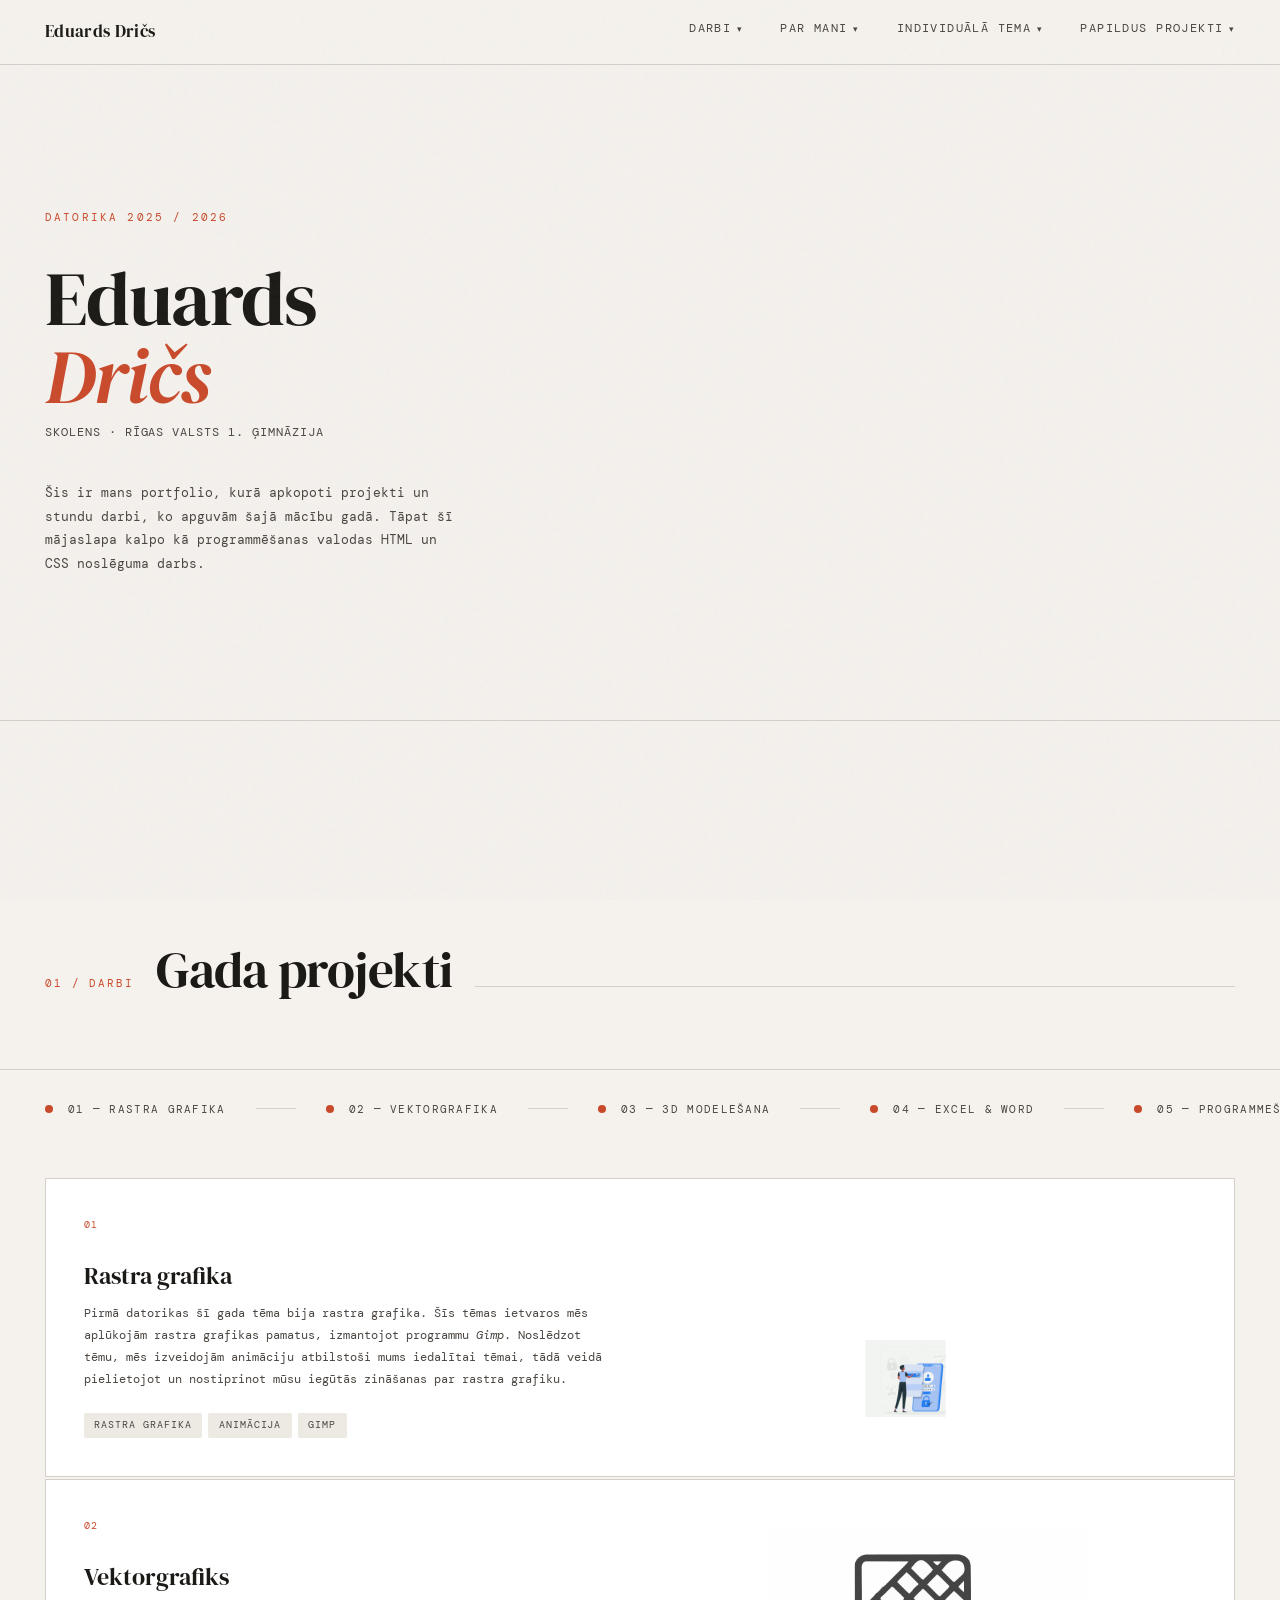
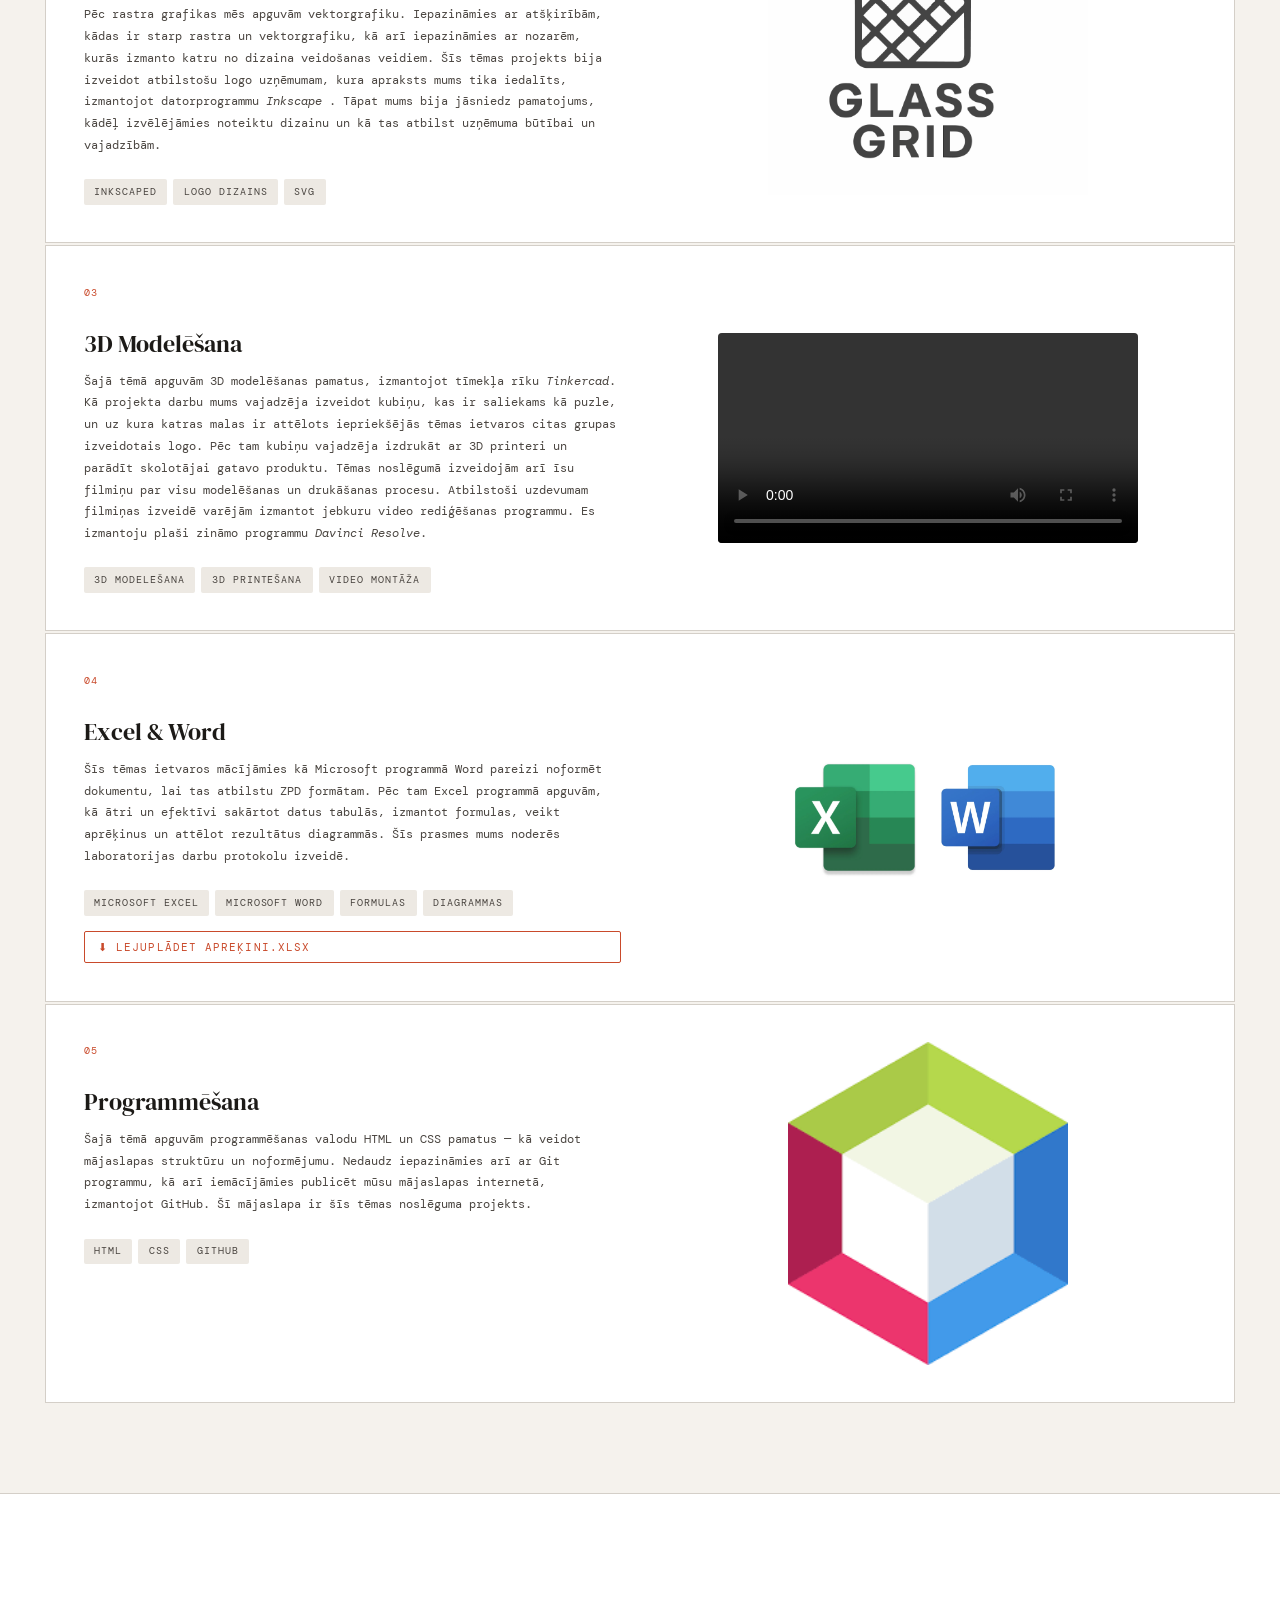
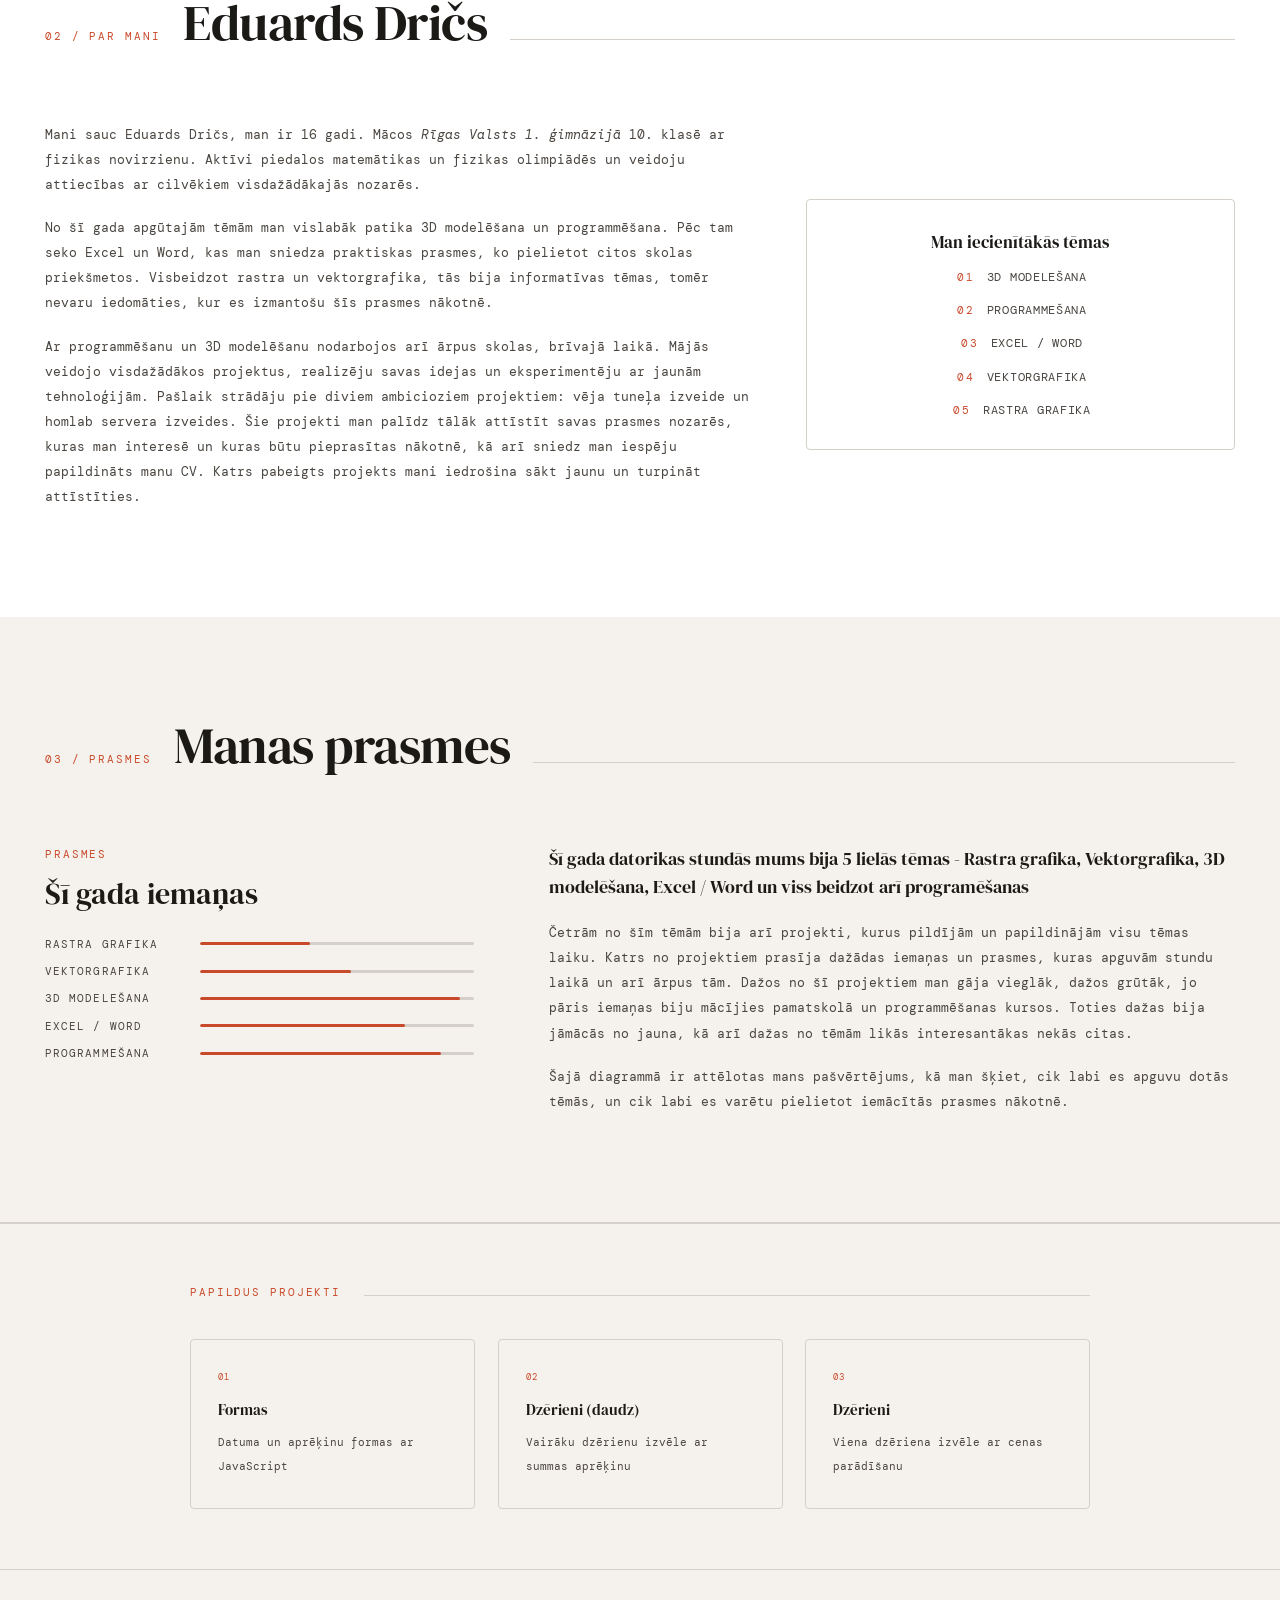
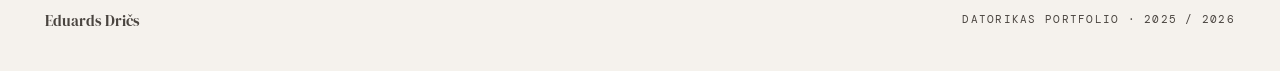
==== commit 3b09ee1e: "Update index.html Co-Authored-By: Claude Sonnet 4.6 <noreply@anthropic.com>" ====
--- a/index.html
+++ b/index.html
@@ -1,11 +1,14 @@
 <!DOCTYPE html>
 <html lang="lv">
+
 <head>
   <meta charset="UTF-8" />
   <meta name="viewport" content="width=device-width, initial-scale=1.0" />
   <title>Eduards Dričs — Portfolio</title>
   <link rel="icon" type="image/png" href="mazslogo.png" />
-  <link href="https://fonts.googleapis.com/css2?family=DM+Serif+Display:ital@0;1&family=DM+Mono:wght@300;400;500&display=swap" rel="stylesheet" />
+  <link
+    href="https://fonts.googleapis.com/css2?family=DM+Serif+Display:ital@0;1&family=DM+Mono:wght@300;400;500&display=swap"
+    rel="stylesheet" />
   <link rel="stylesheet" href="https://www.w3schools.com/w3css/4/w3.css" />
   <link rel="stylesheet" href="CSS/mansStils.css" />
   <style>
@@ -19,9 +22,15 @@
       --tag-bg: #ede9e3;
     }
 
-    * { margin: 0; padding: 0; box-sizing: border-box; }
-
-    html { scroll-behavior: smooth; }
+    * {
+      margin: 0;
+      padding: 0;
+      box-sizing: border-box;
+    }
+
+    html {
+      scroll-behavior: smooth;
+    }
 
     body {
       background: var(--bg);
@@ -32,7 +41,7 @@
       overflow-x: hidden;
     }
 
-    /* ── NOISE TEXTURE OVERLAY ── */
+
     body::before {
       content: '';
       position: fixed;
@@ -42,10 +51,12 @@
       z-index: 1000;
     }
 
-    /* ── NAV ── */
+
     nav {
       position: fixed;
-      top: 0; left: 0; right: 0;
+      top: 0;
+      left: 0;
+      right: 0;
       z-index: 100;
       display: flex;
       align-items: center;
@@ -79,28 +90,35 @@
       transition: color 0.2s;
     }
 
-    .nav-links a:hover { color: var(--accent); }
-
-    /* ── DROPDOWN ── */
-    .nav-item { position: relative; }
-
-    .nav-item > a {
+    .nav-links a:hover {
+      color: var(--accent);
+    }
+
+
+    .nav-item {
+      position: relative;
+    }
+
+    .nav-item>a {
       display: flex;
       align-items: center;
       gap: 0.35rem;
     }
 
-    .nav-item > a::after {
+    .nav-item>a::after {
       content: '▾';
       font-size: 0.6rem;
       transition: transform 0.25s ease;
       display: inline-block;
     }
 
-    .nav-item:hover > a::after { transform: rotate(180deg); }
-
-    /* Tap-to-toggle support (mobile) */
-    .nav-item.open > a::after { transform: rotate(180deg); }
+    .nav-item:hover>a::after {
+      transform: rotate(180deg);
+    }
+
+    .nav-item.open>a::after {
+      transform: rotate(180deg);
+    }
 
     .dropdown {
       position: absolute;
@@ -111,7 +129,7 @@
       border: 1px solid var(--line);
       min-width: 200px;
       padding: 0.5rem 0;
-      box-shadow: 0 12px 32px rgba(28,26,23,0.10);
+      box-shadow: 0 12px 32px rgba(28, 26, 23, 0.10);
       opacity: 0;
       visibility: hidden;
       transform: translateX(-50%) translateY(-6px);
@@ -131,13 +149,15 @@
       transform: translateX(-50%) translateY(0);
     }
 
-    /* arrow tip */
+
     .dropdown::before {
       content: '';
       position: absolute;
-      top: -5px; left: 50%;
+      top: -5px;
+      left: 50%;
       transform: translateX(-50%) rotate(45deg);
-      width: 9px; height: 9px;
+      width: 9px;
+      height: 9px;
       background: var(--card-bg);
       border-top: 1px solid var(--line);
       border-left: 1px solid var(--line);
@@ -169,7 +189,7 @@
       min-width: 18px;
     }
 
-    /* ── HERO ── */
+
     .hero {
       min-height: 80vh;
       display: flex;
@@ -229,17 +249,19 @@
       animation: fadeUp 0.8s 0.65s ease forwards;
     }
 
-    /* ── SECTION BASE ── */
+
     section {
       padding: 6rem 3rem;
       position: relative;
     }
 
-    /* Smooth lines between sections */
+
     section::before {
       content: '';
       position: absolute;
-      top: 0; left: 10%; right: 10%;
+      top: 0;
+      left: 10%;
+      right: 10%;
       height: 1px;
       background: linear-gradient(90deg, transparent, var(--line), transparent);
       opacity: 0;
@@ -337,7 +359,7 @@
       text-transform: uppercase;
     }
 
-    /* ── PROJECTS ── */
+
     #darbi {
       border-top: 1px solid var(--line);
     }
@@ -366,17 +388,22 @@
     .project-card::before {
       content: '';
       position: absolute;
-      top: 0; left: 0;
-      width: 3px; height: 0;
+      top: 0;
+      left: 0;
+      width: 3px;
+      height: 0;
       background: var(--accent);
       transition: height 0.4s ease;
       z-index: 1;
     }
 
-    .project-card:hover::before { height: 100%; }
+    .project-card:hover::before {
+      height: 100%;
+    }
+
     .project-card:hover {
       transform: translateY(-4px);
-      box-shadow: 0 16px 40px rgba(28,26,23,0.08);
+      box-shadow: 0 16px 40px rgba(28, 26, 23, 0.08);
     }
 
     .project-content {
@@ -454,7 +481,7 @@
       opacity: 0.4;
     }
 
-    /* ── ABOUT ── */
+
     #par-mani {
       border-top: 1px solid var(--line);
       background: var(--card-bg);
@@ -501,17 +528,32 @@
       animation: fadeInFromLeft 0.6s ease forwards;
     }
 
-    .skill-row:nth-child(1) { animation-delay: 0.1s; }
-    .skill-row:nth-child(2) { animation-delay: 0.2s; }
-    .skill-row:nth-child(3) { animation-delay: 0.3s; }
-    .skill-row:nth-child(4) { animation-delay: 0.4s; }
-    .skill-row:nth-child(5) { animation-delay: 0.5s; }
+    .skill-row:nth-child(1) {
+      animation-delay: 0.1s;
+    }
+
+    .skill-row:nth-child(2) {
+      animation-delay: 0.2s;
+    }
+
+    .skill-row:nth-child(3) {
+      animation-delay: 0.3s;
+    }
+
+    .skill-row:nth-child(4) {
+      animation-delay: 0.4s;
+    }
+
+    .skill-row:nth-child(5) {
+      animation-delay: 0.5s;
+    }
 
     @keyframes fadeInFromLeft {
       from {
         opacity: 0;
         transform: translateX(-30px);
       }
+
       to {
         opacity: 1;
         transform: translateX(0);
@@ -563,7 +605,6 @@
       line-height: 1.6;
     }
 
-    /* ── TIMELINE / YEAR ── */
     .year-strip {
       border-top: 1px solid var(--line);
       padding: 2rem 3rem;
@@ -585,7 +626,8 @@
     }
 
     .year-dot {
-      width: 8px; height: 8px;
+      width: 8px;
+      height: 8px;
       border-radius: 50%;
       background: var(--accent);
       flex-shrink: 0;
@@ -607,7 +649,7 @@
       flex-shrink: 0;
     }
 
-    /* ── FOOTER ── */
+
     footer {
       border-top: 1px solid var(--line);
       padding: 2.5rem 3rem;
@@ -629,23 +671,40 @@
       color: var(--ink-soft);
     }
 
-    /* ── ANIMATIONS ── */
+
     @keyframes fadeUp {
-      from { opacity: 0; transform: translateY(24px); }
-      to   { opacity: 1; transform: translateY(0); }
+      from {
+        opacity: 0;
+        transform: translateY(24px);
+      }
+
+      to {
+        opacity: 1;
+        transform: translateY(0);
+      }
     }
 
     @keyframes fadeIn {
-      from { opacity: 0; }
-      to   { opacity: 1; }
+      from {
+        opacity: 0;
+      }
+
+      to {
+        opacity: 1;
+      }
     }
 
     @keyframes barFill {
-      from { transform: scaleX(0); }
-      to   { transform: scaleX(1); }
-    }
-
-    /* Scroll reveal */
+      from {
+        transform: scaleX(0);
+      }
+
+      to {
+        transform: scaleX(1);
+      }
+    }
+
+
     .reveal {
       opacity: 0;
       transform: translateY(28px);
@@ -657,7 +716,7 @@
       transform: translateY(0);
     }
 
-    /* ── HAMBURGER BUTTON ── */
+
     .nav-toggle {
       display: none;
       background: none;
@@ -670,44 +729,122 @@
       line-height: 1;
     }
 
-    /* ── RESPONSIVE ── */
+
     @media (max-width: 768px) {
-      nav { padding: 1rem 1.5rem; position: relative; flex-wrap: wrap; }
-      .nav-toggle { display: block; }
-      .nav-links { display: none; flex-direction: column; width: 100%; gap: 0; padding: 0.5rem 0 1rem; }
-      .nav-links.open { display: flex; }
-      .nav-links > li { border-bottom: 1px solid var(--line); }
-      .nav-item > a { padding: 0.6rem 0; font-size: 0.75rem; }
-      .nav-item > a::after { display: none; }
-      .dropdown { position: static; opacity: 1; visibility: hidden; transform: none !important; box-shadow: none; border: none; border-left: 2px solid var(--line); background: var(--tag-bg); padding: 0; max-height: 0; overflow: hidden; transition: max-height 0.28s ease; }
-      .dropdown::before { display: none; }
-      .nav-item.open .dropdown { visibility: visible; max-height: 400px; padding: 0.3rem 0 0.5rem 0.5rem; opacity: 1 !important; }
-      .nav-item:not(.open) .dropdown { opacity: 0 !important; visibility: hidden !important; max-height: 0 !important; padding: 0 !important; }
+      nav {
+        padding: 1rem 1.5rem;
+        position: fixed;
+        flex-wrap: wrap;
+      }
+
+      .nav-toggle {
+        display: block;
+      }
+
+      .nav-links {
+        display: none;
+        flex-direction: column;
+        width: 100%;
+        gap: 0;
+        padding: 0.5rem 0 1rem;
+      }
+
+      .nav-links.open {
+        display: flex;
+      }
+
+      .nav-links>li {
+        border-bottom: 1px solid var(--line);
+      }
+
+      .nav-item>a {
+        padding: 0.6rem 0;
+        font-size: 0.75rem;
+      }
+
+      .nav-item>a::after {
+        display: none;
+      }
+
+      .dropdown {
+        position: static;
+        opacity: 1;
+        visibility: hidden;
+        transform: none !important;
+        box-shadow: none;
+        border: none;
+        border-left: 2px solid var(--line);
+        background: var(--tag-bg);
+        padding: 0;
+        max-height: 0;
+        overflow: hidden;
+        transition: max-height 0.28s ease;
+      }
+
+      .dropdown::before {
+        display: none;
+      }
+
+      .nav-item.open .dropdown {
+        visibility: visible;
+        max-height: 400px;
+        padding: 0.3rem 0 0.5rem 0.5rem;
+        opacity: 1 !important;
+      }
+
+      .nav-item:not(.open) .dropdown {
+        opacity: 0 !important;
+        visibility: hidden !important;
+        max-height: 0 !important;
+        padding: 0 !important;
+      }
 
       .hero {
         grid-template-columns: 1fr;
         gap: 0;
         padding-top: 80px;
       }
-      .hero-left { padding: 4rem 1.5rem 2rem; }
-
-      section { padding: 4rem 1.5rem; }
+
+      .hero-left {
+        padding: 4rem 1.5rem 2rem;
+      }
+
+      section {
+        padding: 4rem 1.5rem;
+      }
 
       .project-card {
         grid-template-columns: 1fr;
         gap: 1.5rem;
       }
 
-      .about-grid { grid-template-columns: 1fr; gap: 2.5rem; }
-      .about-intro-grid { grid-template-columns: 1fr; gap: 1.75rem; }
-      footer { flex-direction: column; gap: 0.5rem; text-align: center; }
-      .year-strip { padding: 1.5rem; margin: 0; }
+      .about-grid {
+        grid-template-columns: 1fr;
+        gap: 2.5rem;
+      }
+
+      .about-intro-grid {
+        grid-template-columns: 1fr;
+        gap: 1.75rem;
+      }
+
+      footer {
+        flex-direction: column;
+        gap: 0.5rem;
+        text-align: center;
+      }
+
+      .year-strip {
+        padding: 1.5rem;
+        margin: 0;
+      }
     }
   </style>
 </head>
+
 <body>
 
-  <!-- NAV -->
+
   <nav>
     <a class="nav-logo" href="#">Eduards Dričs</a>
     <button class="nav-toggle" aria-label="Izvēlne" aria-expanded="false">☰</button>
@@ -747,20 +884,20 @@
     </ul>
   </nav>
 
-  <!-- HERO -->
+
   <header class="hero">
     <div class="hero-left">
       <p class="hero-eyebrow">Datorika 2025 / 2026</p>
       <h1 class="hero-name">Eduards<br /><em>Dričs</em></h1>
       <p class="hero-subtitle">Skolēns · Rīgas Valsts 1. Ģimnāzija</p>
       <p class="hero-desc">
-        Šis ir mans portfolio, kurā apkopoti projekti un stundu darbi, ko apguvām šajā mācību gadā. 
+        Šis ir mans portfolio, kurā apkopoti projekti un stundu darbi, ko apguvām šajā mācību gadā.
         Tāpat šī mājaslapa kalpo kā programmēšanas valodas HTML un CSS noslēguma darbs.
       </p>
     </div>
   </header>
 
-  <!-- PROJECTS -->
+
   <section id="darbi">
     <div class="section-header" style="margin-top: 8rem;">
       <span class="section-num">01 / Darbi</span>
@@ -768,7 +905,7 @@
       <div class="section-line"></div>
     </div>
 
-    <!-- YEAR STRIP (moved below title) -->
+
     <div class="year-strip">
       <div class="year-item">
         <span class="year-dot"></span>
@@ -798,14 +935,16 @@
 
     <div class="projects-grid">
 
-      <!-- 01 Rastra grafika -->
+
       <div id="project-rastra" class="project-card reveal">
         <div class="project-content">
           <p class="project-index">01</p>
           <h3 class="project-title">Rastra grafika</h3>
           <p class="project-desc">
-            Pirmā datorikas šī gada tēma bija rastra grafika. Šīs tēmas ietvaros mēs aplūkojām rastra grafikas pamatus, izmantojot programmu <em>Gimp</em>.
-            Noslēdzot tēmu, mēs izveidojām animāciju atbilstoši mums iedalītai tēmai, tādā veidā pielietojot un nostiprinot mūsu iegūtās zināšanas par rastra grafiku.
+            Pirmā datorikas šī gada tēma bija rastra grafika. Šīs tēmas ietvaros mēs aplūkojām rastra grafikas pamatus,
+            izmantojot programmu <em>Gimp</em>.
+            Noslēdzot tēmu, mēs izveidojām animāciju atbilstoši mums iedalītai tēmai, tādā veidā pielietojot un
+            nostiprinot mūsu iegūtās zināšanas par rastra grafiku.
           </p>
           <div class="project-tags">
             <span class="tag">Rastra grafika</span>
@@ -818,15 +957,19 @@
         </div>
       </div>
 
-    
+
       <div id="project-vektor" class="project-card reveal">
         <div class="project-content">
           <p class="project-index">02</p>
           <h3 class="project-title">Vektorgrafiks</h3>
           <p class="project-desc">
-            Pēc rastra grafikas mēs apguvām vektorgrafiku. Iepazināmies ar atšķirībām, kādas ir starp rastra un vektorgrafiku, 
-            kā arī iepazināmies ar nozarēm, kurās izmanto katru no dizaina veidošanas veidiem. Šīs tēmas projekts bija izveidot atbilstošu logo uzņēmumam, kura apraksts mums tika iedalīts, izmantojot datorprogrammu <em>Inkscape</em> . 
-            Tāpat mums bija jāsniedz pamatojums, kādēļ izvēlējāmies noteiktu dizainu un kā tas atbilst uzņēmuma būtībai un vajadzībām.
+            Pēc rastra grafikas mēs apguvām vektorgrafiku. Iepazināmies ar atšķirībām, kādas ir starp rastra un
+            vektorgrafiku,
+            kā arī iepazināmies ar nozarēm, kurās izmanto katru no dizaina veidošanas veidiem. Šīs tēmas projekts bija
+            izveidot atbilstošu logo uzņēmumam, kura apraksts mums tika iedalīts, izmantojot datorprogrammu
+            <em>Inkscape</em> .
+            Tāpat mums bija jāsniedz pamatojums, kādēļ izvēlējāmies noteiktu dizainu un kā tas atbilst uzņēmuma būtībai
+            un vajadzībām.
           </p>
           <div class="project-tags">
             <span class="tag">Inkscaped</span>
@@ -839,16 +982,18 @@
         </div>
       </div>
 
-      <!-- 03 3D modelēšana -->
+
       <div id="project-3d" class="project-card reveal">
         <div class="project-content">
           <p class="project-index">03</p>
           <h3 class="project-title">3D Modelēšana</h3>
           <p class="project-desc">
             Šajā tēmā apguvām 3D modelēšanas pamatus, izmantojot tīmekļa rīku <em>Tinkercad</em>.
-            Kā projekta darbu mums vajadzēja izveidot kubiņu, kas ir saliekams kā puzle, un uz kura katras malas ir attēlots iepriekšējās tēmas ietvaros citas grupas izveidotais logo.
+            Kā projekta darbu mums vajadzēja izveidot kubiņu, kas ir saliekams kā puzle, un uz kura katras malas ir
+            attēlots iepriekšējās tēmas ietvaros citas grupas izveidotais logo.
             Pēc tam kubiņu vajadzēja izdrukāt ar 3D printeri un parādīt skolotājai gatavo produktu.
-            Tēmas noslēgumā izveidojām arī īsu filmiņu par visu modelēšanas un drukāšanas procesu. Atbilstoši uzdevumam filmiņas izveidē varējām izmantot jebkuru video rediģēšanas programmu. 
+            Tēmas noslēgumā izveidojām arī īsu filmiņu par visu modelēšanas un drukāšanas procesu. Atbilstoši uzdevumam
+            filmiņas izveidē varējām izmantot jebkuru video rediģēšanas programmu.
             Es izmantoju plaši zināmo programmu <em>Davinci Resolve</em>.
           </p>
           <div class="project-tags">
@@ -864,14 +1009,16 @@
         </div>
       </div>
 
-      <!-- 04 Excel & Word -->
+
       <div id="project-office" class="project-card reveal">
         <div class="project-content">
           <p class="project-index">04</p>
           <h3 class="project-title">Excel & Word</h3>
           <p class="project-desc">
-            Šīs tēmas ietvaros mācījāmies kā Microsoft programmā Word pareizi noformēt dokumentu, lai tas atbilstu ZPD formātam.
-            Pēc tam Excel programmā apguvām, kā ātri un efektīvi sakārtot datus tabulās, izmantot formulas, veikt aprēķinus un attēlot rezultātus diagrammās.
+            Šīs tēmas ietvaros mācījāmies kā Microsoft programmā Word pareizi noformēt dokumentu, lai tas atbilstu ZPD
+            formātam.
+            Pēc tam Excel programmā apguvām, kā ātri un efektīvi sakārtot datus tabulās, izmantot formulas, veikt
+            aprēķinus un attēlot rezultātus diagrammās.
             Šīs prasmes mums noderēs laboratorijas darbu protokolu izveidē.
           </p>
           <div class="project-tags">
@@ -880,25 +1027,27 @@
             <span class="tag">Formulas</span>
             <span class="tag">Diagrammas</span>
           </div>
-          <a href="excelKD2026-1.xlsx" download style="display:inline-block;margin-top:1rem;font-size:0.72rem;letter-spacing:0.1em;text-transform:uppercase;color:var(--accent);text-decoration:none;border:1px solid var(--accent);padding:0.4rem 0.9rem;border-radius:2px;transition:background 0.2s,color 0.2s;" onmouseover="this.style.background='var(--accent)';this.style.color='#fff'" onmouseout="this.style.background='transparent';this.style.color='var(--accent)'">⬇ Lejuplādēt aprēķini.xlsx</a>
+          <a href="excelKD2026-1.xlsx" download
+            style="display:inline-block;margin-top:1rem;font-size:0.72rem;letter-spacing:0.1em;text-transform:uppercase;color:var(--accent);text-decoration:none;border:1px solid var(--accent);padding:0.4rem 0.9rem;border-radius:2px;transition:background 0.2s,color 0.2s;"
+            onmouseover="this.style.background='var(--accent)';this.style.color='#fff'"
+            onmouseout="this.style.background='transparent';this.style.color='var(--accent)'">⬇ Lejuplādēt
+            aprēķini.xlsx</a>
         </div>
         <div class="project-image">
-          <img
-            src="images/word.jpg.webp"
-            alt="Excel un Word"
-            style="width: 100%; max-width: 280px; border-radius: 4px; background: var(--line); display: block;"
-          />
-        </div>
-      </div>
-
-      <!-- 05 Programmēšana -->
+          <img src="images/word.jpg.webp" alt="Excel un Word"
+            style="width: 100%; max-width: 280px; border-radius: 4px; background: var(--line); display: block;" />
+        </div>
+      </div>
+
+
       <div id="project-prog" class="project-card reveal">
         <div class="project-content">
           <p class="project-index">05</p>
           <h3 class="project-title">Programmēšana</h3>
           <p class="project-desc">
             Šajā tēmā apguvām programmēšanas valodu HTML un CSS pamatus — kā veidot mājaslapas struktūru un noformējumu.
-            Nedaudz iepazināmies arī ar Git programmu, kā arī iemācījāmies publicēt mūsu mājaslapas internetā, izmantojot GitHub.
+            Nedaudz iepazināmies arī ar Git programmu, kā arī iemācījāmies publicēt mūsu mājaslapas internetā,
+            izmantojot GitHub.
             Šī mājaslapa ir šīs tēmas noslēguma projekts.
           </p>
           <div class="project-tags">
@@ -908,18 +1057,15 @@
           </div>
         </div>
         <div class="project-image">
-          <img
-            src="images/netbeans.png"
-            alt="Programmēšana"
-            style="width: 100%; max-width: 280px; border-radius: 4px; background: var(--line); display: block;"
-          />
+          <img src="images/netbeans.png" alt="Programmēšana"
+            style="width: 100%; max-width: 280px; border-radius: 4px; background: var(--line); display: block;" />
         </div>
       </div>
 
     </div>
   </section>
 
-  <!-- ABOUT INTRO -->
+
   <section id="par-mani">
     <div class="section-header">
       <span class="section-num">02 / Par mani</span>
@@ -930,19 +1076,22 @@
     <div class="about-intro-grid reveal">
       <div class="about-intro-text">
         <p>
-          Mani sauc Eduards Dričs, man ir 16 gadi. Mācos <em>Rīgas Valsts 1. ģimnāzijā</em> 10. 
-          klasē ar fizikas novirzienu. Aktīvi piedalos matemātikas un fizikas olimpiādēs 
-          un veidoju attiecības ar cilvēkiem visdažādākajās nozarēs. 
+          Mani sauc Eduards Dričs, man ir 16 gadi. Mācos <em>Rīgas Valsts 1. ģimnāzijā</em> 10.
+          klasē ar fizikas novirzienu. Aktīvi piedalos matemātikas un fizikas olimpiādēs
+          un veidoju attiecības ar cilvēkiem visdažādākajās nozarēs.
         </p>
         <p>
           No šī gada apgūtajām tēmām man vislabāk patika 3D modelēšana un programmēšana.
-          Pēc tam seko Excel un Word, kas man sniedza praktiskas prasmes, ko pielietot citos skolas priekšmetos. 
-          Visbeidzot rastra un vektorgrafika, tās bija informatīvas tēmas, tomēr nevaru iedomāties, kur es izmantošu šīs prasmes nākotnē. 
+          Pēc tam seko Excel un Word, kas man sniedza praktiskas prasmes, ko pielietot citos skolas priekšmetos.
+          Visbeidzot rastra un vektorgrafika, tās bija informatīvas tēmas, tomēr nevaru iedomāties, kur es izmantošu šīs
+          prasmes nākotnē.
         </p>
-        <p> Ar programmēšanu un 3D modelēšanu nodarbojos arī ārpus skolas, brīvajā laikā. Mājās veidojo visdažādākos projektus, realizēju savas idejas un eksperimentēju ar jaunām tehnoloģijām. 
-            Pašlaik strādāju pie diviem ambicioziem projektiem: vēja tuneļa izveide un homlab servera izveides. 
-            Šie projekti man palīdz tālāk attīstīt savas prasmes nozarēs, kuras man interesē un kuras būtu pieprasītas nākotnē, kā arī sniedz man iespēju papildināts manu CV.
-            Katrs pabeigts projekts mani iedrošina sākt jaunu un turpināt attīstīties. 
+        <p> Ar programmēšanu un 3D modelēšanu nodarbojos arī ārpus skolas, brīvajā laikā. Mājās veidojo visdažādākos
+          projektus, realizēju savas idejas un eksperimentēju ar jaunām tehnoloģijām.
+          Pašlaik strādāju pie diviem ambicioziem projektiem: vēja tuneļa izveide un homlab servera izveides.
+          Šie projekti man palīdz tālāk attīstīt savas prasmes nozarēs, kuras man interesē un kuras būtu pieprasītas
+          nākotnē, kā arī sniedz man iespēju papildināts manu CV.
+          Katrs pabeigts projekts mani iedrošina sākt jaunu un turpināt attīstīties.
         </p>
       </div>
 
@@ -974,7 +1123,7 @@
     </div>
   </section>
 
-  <!-- SKILLS -->
+
   <section id="prasmes">
     <div class="section-header">
       <span class="section-num">03 / Prasmes</span>
@@ -989,78 +1138,112 @@
         <div class="about-skills">
           <div class="skill-row">
             <span class="skill-name">Rastra grafika</span>
-            <div class="skill-bar"><div class="skill-bar-fill" style="animation-delay:0.1s;--w:60%;" data-width="40%"></div></div>
+            <div class="skill-bar">
+              <div class="skill-bar-fill" style="animation-delay:0.1s;--w:60%;" data-width="40%"></div>
+            </div>
           </div>
           <div class="skill-row">
             <span class="skill-name">Vektorgrafika</span>
-            <div class="skill-bar"><div class="skill-bar-fill" style="animation-delay:0.25s;" data-width="55%"></div></div>
+            <div class="skill-bar">
+              <div class="skill-bar-fill" style="animation-delay:0.25s;" data-width="55%"></div>
+            </div>
           </div>
           <div class="skill-row">
             <span class="skill-name">3D modelēšana</span>
-            <div class="skill-bar"><div class="skill-bar-fill" style="animation-delay:0.4s;" data-width="95%"></div></div>
+            <div class="skill-bar">
+              <div class="skill-bar-fill" style="animation-delay:0.4s;" data-width="95%"></div>
+            </div>
           </div>
           <div class="skill-row">
             <span class="skill-name">Excel / Word</span>
-            <div class="skill-bar"><div class="skill-bar-fill" style="animation-delay:0.55s;" data-width="75%"></div></div>
+            <div class="skill-bar">
+              <div class="skill-bar-fill" style="animation-delay:0.55s;" data-width="75%"></div>
+            </div>
           </div>
           <div class="skill-row">
             <span class="skill-name">Programmēšana</span>
-            <div class="skill-bar"><div class="skill-bar-fill" style="animation-delay:0.7s;" data-width="88%"></div></div>
+            <div class="skill-bar">
+              <div class="skill-bar-fill" style="animation-delay:0.7s;" data-width="88%"></div>
+            </div>
           </div>
         </div>
       </div>
 
       <div class="about-right reveal">
         <p>
-          Šī gada datorikas stundās mums bija 5 lielās tēmas - Rastra grafika, Vektorgrafika, 3D modelēšana, Excel / Word un viss beidzot arī programēšanas
+          Šī gada datorikas stundās mums bija 5 lielās tēmas - Rastra grafika, Vektorgrafika, 3D modelēšana, Excel /
+          Word un viss beidzot arī programēšanas
         </p>
         <p>
           Četrām no šīm tēmām bija arī projekti, kurus pildījām un papildinājām visu tēmas laiku.
-          Katrs no projektiem prasīja dažādas iemaņas un prasmes, kuras apguvām stundu laikā un arī ārpus tām. 
-          Dažos no šī projektiem man gāja vieglāk, dažos grūtāk, jo pāris iemaņas biju mācījies pamatskolā un programmēšanas kursos. Toties dažas bija jāmācās no jauna, kā arī dažas no tēmām likās interesantākas nekās citas. 
+          Katrs no projektiem prasīja dažādas iemaņas un prasmes, kuras apguvām stundu laikā un arī ārpus tām.
+          Dažos no šī projektiem man gāja vieglāk, dažos grūtāk, jo pāris iemaņas biju mācījies pamatskolā un
+          programmēšanas kursos. Toties dažas bija jāmācās no jauna, kā arī dažas no tēmām likās interesantākas nekās
+          citas.
         </p>
         <p>
-          Šajā diagrammā ir attēlotas mans pašvērtējums, kā man šķiet, cik labi es apguvu dotās tēmās, un cik labi es varētu pielietot iemācītās prasmes nākotnē.
+          Šajā diagrammā ir attēlotas mans pašvērtējums, kā man šķiet, cik labi es apguvu dotās tēmās, un cik labi es
+          varētu pielietot iemācītās prasmes nākotnē.
         </p>
       </div>
     </div>
   </section>
 
-  <!-- PAPILDUS PROJEKTS -->
+
   <section id="papildus-projekts" style="border-top:2px solid var(--line);padding:4rem 3rem;">
     <div style="max-width:900px;margin:0 auto;">
       <div style="display:flex;align-items:baseline;gap:1.5rem;margin-bottom:2.5rem;">
-        <span style="font-size:0.7rem;letter-spacing:0.18em;text-transform:uppercase;color:var(--accent);">Papildus projekti</span>
+        <span style="font-size:0.7rem;letter-spacing:0.18em;text-transform:uppercase;color:var(--accent);">Papildus
+          projekti</span>
         <div style="flex:1;height:1px;background:var(--line);"></div>
       </div>
       <div style="display:grid;grid-template-columns:repeat(auto-fit,minmax(220px,1fr));gap:1.5rem;">
-        <a href="forma.html" style="display:block;border:1px solid var(--line);border-radius:4px;padding:2rem 1.8rem;text-decoration:none;transition:border-color 0.2s,box-shadow 0.2s;" onmouseover="this.style.borderColor='var(--accent)';this.style.boxShadow='0 4px 20px rgba(201,74,43,0.08)'" onmouseout="this.style.borderColor='var(--line)';this.style.boxShadow='none'">
-          <span style="font-size:0.6rem;letter-spacing:0.15em;text-transform:uppercase;color:var(--accent);display:block;margin-bottom:0.8rem;">01</span>
-          <span style="font-size:1rem;font-family:'DM Serif Display',serif;color:var(--ink);display:block;margin-bottom:0.5rem;">Formas</span>
+        <a href="forma.html"
+          style="display:block;border:1px solid var(--line);border-radius:4px;padding:2rem 1.8rem;text-decoration:none;transition:border-color 0.2s,box-shadow 0.2s;"
+          onmouseover="this.style.borderColor='var(--accent)';this.style.boxShadow='0 4px 20px rgba(201,74,43,0.08)'"
+          onmouseout="this.style.borderColor='var(--line)';this.style.boxShadow='none'">
+          <span
+            style="font-size:0.6rem;letter-spacing:0.15em;text-transform:uppercase;color:var(--accent);display:block;margin-bottom:0.8rem;">01</span>
+          <span
+            style="font-size:1rem;font-family:'DM Serif Display',serif;color:var(--ink);display:block;margin-bottom:0.5rem;">Formas</span>
           <span style="font-size:0.75rem;color:var(--ink-soft);">Datuma un aprēķinu formas ar JavaScript</span>
         </a>
-        <a href="dzerdaudz.html" style="display:block;border:1px solid var(--line);border-radius:4px;padding:2rem 1.8rem;text-decoration:none;transition:border-color 0.2s,box-shadow 0.2s;" onmouseover="this.style.borderColor='var(--accent)';this.style.boxShadow='0 4px 20px rgba(201,74,43,0.08)'" onmouseout="this.style.borderColor='var(--line)';this.style.boxShadow='none'">
-          <span style="font-size:0.6rem;letter-spacing:0.15em;text-transform:uppercase;color:var(--accent);display:block;margin-bottom:0.8rem;">02</span>
-          <span style="font-size:1rem;font-family:'DM Serif Display',serif;color:var(--ink);display:block;margin-bottom:0.5rem;">Dzērieni (daudz)</span>
+        <a href="dzerdaudz.html"
+          style="display:block;border:1px solid var(--line);border-radius:4px;padding:2rem 1.8rem;text-decoration:none;transition:border-color 0.2s,box-shadow 0.2s;"
+          onmouseover="this.style.borderColor='var(--accent)';this.style.boxShadow='0 4px 20px rgba(201,74,43,0.08)'"
+          onmouseout="this.style.borderColor='var(--line)';this.style.boxShadow='none'">
+          <span
+            style="font-size:0.6rem;letter-spacing:0.15em;text-transform:uppercase;color:var(--accent);display:block;margin-bottom:0.8rem;">02</span>
+          <span
+            style="font-size:1rem;font-family:'DM Serif Display',serif;color:var(--ink);display:block;margin-bottom:0.5rem;">Dzērieni
+            (daudz)</span>
           <span style="font-size:0.75rem;color:var(--ink-soft);">Vairāku dzērienu izvēle ar summas aprēķinu</span>
         </a>
-        <a href="dzer.html" style="display:block;border:1px solid var(--line);border-radius:4px;padding:2rem 1.8rem;text-decoration:none;transition:border-color 0.2s,box-shadow 0.2s;" onmouseover="this.style.borderColor='var(--accent)';this.style.boxShadow='0 4px 20px rgba(201,74,43,0.08)'" onmouseout="this.style.borderColor='var(--line)';this.style.boxShadow='none'">
-          <span style="font-size:0.6rem;letter-spacing:0.15em;text-transform:uppercase;color:var(--accent);display:block;margin-bottom:0.8rem;">03</span>
-          <span style="font-size:1rem;font-family:'DM Serif Display',serif;color:var(--ink);display:block;margin-bottom:0.5rem;">Dzērieni</span>
+        <a href="dzer.html"
+          style="display:block;border:1px solid var(--line);border-radius:4px;padding:2rem 1.8rem;text-decoration:none;transition:border-color 0.2s,box-shadow 0.2s;"
+          onmouseover="this.style.borderColor='var(--accent)';this.style.boxShadow='0 4px 20px rgba(201,74,43,0.08)'"
+          onmouseout="this.style.borderColor='var(--line)';this.style.boxShadow='none'">
+          <span
+            style="font-size:0.6rem;letter-spacing:0.15em;text-transform:uppercase;color:var(--accent);display:block;margin-bottom:0.8rem;">03</span>
+          <span
+            style="font-size:1rem;font-family:'DM Serif Display',serif;color:var(--ink);display:block;margin-bottom:0.5rem;">Dzērieni</span>
           <span style="font-size:0.75rem;color:var(--ink-soft);">Viena dzēriena izvēle ar cenas parādīšanu</span>
         </a>
       </div>
     </div>
   </section>
 
-  <!-- FOOTER -->
+
   <footer>
     <span class="footer-left">Eduards Dričs</span>
     <span class="footer-right">Datorikas portfolio · 2025 / 2026</span>
   </footer>
 
   <script>
-    // Scroll reveal — fade in elements
+
+    history.scrollRestoration = 'manual';
+    window.scrollTo(0, 0);
+
     const reveals = document.querySelectorAll('.reveal');
     const observer = new IntersectionObserver((entries) => {
       entries.forEach((e, i) => {
@@ -1073,7 +1256,7 @@
     }, { threshold: 0.12 });
     reveals.forEach(el => observer.observe(el));
 
-    // Mobile nav: hamburger + dropdown toggles
+
     const nav = document.querySelector('nav');
     const navItems = document.querySelectorAll('.nav-item');
     const navToggle = document.querySelector('.nav-toggle');
@@ -1084,7 +1267,7 @@
     }
 
     if (navToggle) {
-      navToggle.addEventListener('click', function(e) {
+      navToggle.addEventListener('click', function (e) {
         e.stopPropagation();
         const isOpen = navLinksList.classList.toggle('open');
         navToggle.setAttribute('aria-expanded', isOpen);
@@ -1113,7 +1296,7 @@
       });
     });
 
-    // Close when tapping outside
+
     document.addEventListener('click', (e) => {
       const isMobile = window.matchMedia('(max-width: 768px)').matches;
       if (!isMobile) return;
@@ -1122,12 +1305,12 @@
       navLinksList && navLinksList.classList.remove('open');
     });
 
-    // Close after choosing a dropdown link
+
     document.querySelectorAll('.dropdown a').forEach(a => {
       a.addEventListener('click', () => closeAllNavDropdowns());
     });
 
-    // Skill bars animate on scroll
+
     const skillFills = document.querySelectorAll('.skill-bar-fill');
     const skillObserver = new IntersectionObserver((entries) => {
       entries.forEach(e => {
@@ -1146,4 +1329,5 @@
   </script>
 
 </body>
+
 </html>
--- a/CSS/mansStils.css
+++ b/CSS/mansStils.css
@@ -1,5 +1,3 @@
-/* mansStils.css — Kopīgie stili visām portfolio lapām */
-
 :root {
   --bg: #f5f2ed;
   --ink: #1c1a17;
@@ -10,17 +8,37 @@
   --tag-bg: #ede9e3;
 }
 
-* { margin: 0; padding: 0; box-sizing: border-box; }
-
-html { scroll-behavior: smooth; }
+* {
+  margin: 0;
+  padding: 0;
+  box-sizing: border-box;
+}
+
+html {
+  scroll-behavior: smooth;
+}
 
 body {
   background-color: var(--bg);
+  background-image: url('../images/logo_sm3.png');
+  background-repeat: no-repeat;
+  background-position: center center;
+  background-size: 500px;
+  background-attachment: fixed;
   color: var(--ink);
   font-family: 'DM Mono', monospace;
   font-size: 14px;
   line-height: 1.7;
   overflow-x: hidden;
+}
+
+body::after {
+  content: '';
+  position: fixed;
+  inset: 0;
+  background: rgba(245, 242, 237, 0.93);
+  pointer-events: none;
+  z-index: -1;
 }
 
 h1 {
@@ -61,15 +79,27 @@
   transition: opacity 0.2s;
 }
 
-a:hover { opacity: 0.75; }
-
-ul { padding-left: 1.5rem; }
-li { color: var(--ink-soft); font-size: 0.88rem; line-height: 1.8; margin-bottom: 0.4rem; }
-
-/* ── NAV (shared for all pages) ── */
+a:hover {
+  opacity: 0.75;
+}
+
+ul {
+  padding-left: 1.5rem;
+}
+
+li {
+  color: var(--ink-soft);
+  font-size: 0.88rem;
+  line-height: 1.8;
+  margin-bottom: 0.4rem;
+}
+
+
 nav {
-  position: fixed;
-  top: 0; left: 0; right: 0;
+  position: fixed !important;
+  top: 0 !important;
+  left: 0 !important;
+  right: 0 !important;
   z-index: 100;
   display: flex;
   align-items: center;
@@ -103,25 +133,35 @@
   transition: color 0.2s;
 }
 
-.nav-links a:hover { color: var(--accent); opacity: 1; }
-
-.nav-item { position: relative; }
-
-.nav-item > a {
+.nav-links a:hover {
+  color: var(--accent);
+  opacity: 1;
+}
+
+.nav-item {
+  position: relative;
+}
+
+.nav-item>a {
   display: flex;
   align-items: center;
   gap: 0.35rem;
 }
 
-.nav-item > a::after {
+.nav-item>a::after {
   content: '▾';
   font-size: 0.6rem;
   transition: transform 0.25s ease;
   display: inline-block;
 }
 
-.nav-item:hover > a::after { transform: rotate(180deg); }
-.nav-item.open > a::after { transform: rotate(180deg); }
+.nav-item:hover>a::after {
+  transform: rotate(180deg);
+}
+
+.nav-item.open>a::after {
+  transform: rotate(180deg);
+}
 
 .dropdown {
   position: absolute;
@@ -131,7 +171,7 @@
   border: 1px solid var(--line);
   min-width: 200px;
   padding: 0.5rem 0;
-  box-shadow: 0 12px 32px rgba(28,26,23,0.10);
+  box-shadow: 0 12px 32px rgba(28, 26, 23, 0.10);
   opacity: 0;
   visibility: hidden;
   transform: translateX(-50%) translateY(-6px);
@@ -149,9 +189,11 @@
 .dropdown::before {
   content: '';
   position: absolute;
-  top: -5px; left: 50%;
+  top: -5px;
+  left: 50%;
   transform: translateX(-50%) rotate(45deg);
-  width: 9px; height: 9px;
+  width: 9px;
+  height: 9px;
   background: var(--card-bg);
   border-top: 1px solid var(--line);
   border-left: 1px solid var(--line);
@@ -184,7 +226,7 @@
   min-width: 18px;
 }
 
-/* ── HAMBURGER ── */
+
 .nav-toggle {
   display: none;
   background: none;
@@ -197,7 +239,7 @@
   line-height: 1;
 }
 
-/* ── PAGE CONTENT (non-index) ── */
+
 .page-content {
   padding-top: 80px;
 }
@@ -208,7 +250,7 @@
   margin: 0 auto;
 }
 
-.page-section + .page-section {
+.page-section+.page-section {
   border-top: 1px solid var(--line);
 }
 
@@ -220,7 +262,7 @@
   margin-bottom: 0.5rem;
 }
 
-/* ── FORMS ── */
+
 .form-section {
   padding: 4rem 3rem;
   max-width: 680px;
@@ -239,7 +281,8 @@
   margin-bottom: 1.5rem;
 }
 
-form p, form div {
+form p,
+form div {
   margin-bottom: 0.8rem;
   color: var(--ink-soft);
   font-size: 0.88rem;
@@ -299,7 +342,7 @@
   cursor: pointer;
 }
 
-/* ── DZĒRIENI (dzer / dzerdaudz) ── */
+
 .dzer-section {
   padding: 4rem 3rem;
   max-width: 500px;
@@ -349,7 +392,7 @@
   font-weight: 500;
 }
 
-/* ── BACK BUTTON ── */
+
 .back-btn {
   display: inline-flex;
   align-items: center;
@@ -372,7 +415,7 @@
   opacity: 1;
 }
 
-/* ── FOOTER ── */
+
 footer {
   border-top: 1px solid var(--line);
   padding: 2.5rem 3rem;
@@ -394,7 +437,7 @@
   color: var(--ink-soft);
 }
 
-/* ── AVOTI (sources section) ── */
+
 .avoti-list {
   list-style: none;
   padding: 0;
@@ -414,7 +457,7 @@
   word-break: break-word;
 }
 
-/* ── ZPD PAGE (otrais.html) ── */
+
 .zpd-wrap {
   padding-top: 80px;
 }
@@ -445,7 +488,9 @@
   margin: 0.6rem 0 2.5rem;
 }
 
-.zpd-toc { border-top: 1px solid var(--line); }
+.zpd-toc {
+  border-top: 1px solid var(--line);
+}
 
 .zpd-toc a {
   display: flex;
@@ -461,7 +506,11 @@
   transition: color 0.18s, padding-left 0.18s;
 }
 
-.zpd-toc a:hover { color: var(--accent); padding-left: 0.6rem; opacity: 1; }
+.zpd-toc a:hover {
+  color: var(--accent);
+  padding-left: 0.6rem;
+  opacity: 1;
+}
 
 .zpd-toc-num {
   font-size: 0.58rem;
@@ -476,7 +525,9 @@
   padding: 2rem 1.8rem;
 }
 
-.zpd-doc-row { margin-bottom: 1.4rem; }
+.zpd-doc-row {
+  margin-bottom: 1.4rem;
+}
 
 .zpd-doc-label {
   font-size: 0.58rem;
@@ -506,7 +557,12 @@
   margin-top: 1.8rem;
   transition: background 0.2s, color 0.2s;
 }
-.zpd-download:hover { background: var(--accent); color: #fff; opacity: 1; }
+
+.zpd-download:hover {
+  background: var(--accent);
+  color: #fff;
+  opacity: 1;
+}
 
 .zpd-label {
   display: flex;
@@ -514,12 +570,14 @@
   gap: 1rem;
   margin-bottom: 1.4rem;
 }
+
 .zpd-label-num {
   font-size: 0.6rem;
   letter-spacing: 0.2em;
   color: var(--accent);
   white-space: nowrap;
 }
+
 .zpd-label-line {
   flex: 1;
   height: 1px;
@@ -542,7 +600,7 @@
 
 .gdpr-card:hover {
   border-color: var(--accent);
-  box-shadow: 0 4px 20px rgba(201,74,43,0.07);
+  box-shadow: 0 4px 20px rgba(201, 74, 43, 0.07);
 }
 
 .gdpr-card-title {
@@ -553,7 +611,10 @@
   line-height: 1.3;
 }
 
-.gdpr-card p { font-size: 0.78rem; margin-bottom: 0; }
+.gdpr-card p {
+  font-size: 0.78rem;
+  margin-bottom: 0;
+}
 
 .zpd-sub {
   border-left: 2px solid var(--line);
@@ -570,18 +631,25 @@
   margin-bottom: 0.6rem;
 }
 
-/* anchor scroll offset for fixed nav */
-.zpd-hero ~ section { scroll-margin-top: 88px; }
-
-/* ── RESPONSIVE ── */
+
+.zpd-hero~section {
+  scroll-margin-top: 88px;
+}
+
+
 @media (max-width: 768px) {
   nav {
     padding: 1rem 1.5rem;
-    position: relative;
+    position: fixed !important;
+    top: 0 !important;
+    left: 0 !important;
+    right: 0 !important;
     flex-wrap: wrap;
   }
 
-  .nav-toggle { display: block; }
+  .nav-toggle {
+    display: block;
+  }
 
   .nav-links {
     display: none;
@@ -591,18 +659,22 @@
     padding: 0.5rem 0 1rem;
   }
 
-  .nav-links.open { display: flex; }
-
-  .nav-links > li {
+  .nav-links.open {
+    display: flex;
+  }
+
+  .nav-links>li {
     border-bottom: 1px solid var(--line);
   }
 
-  .nav-item > a {
+  .nav-item>a {
     padding: 0.6rem 0;
     font-size: 0.75rem;
   }
 
-  .nav-item > a::after { display: none; }
+  .nav-item>a::after {
+    display: none;
+  }
 
   .dropdown {
     position: static;
@@ -619,7 +691,9 @@
     transition: max-height 0.28s ease;
   }
 
-  .dropdown::before { display: none; }
+  .dropdown::before {
+    display: none;
+  }
 
   .nav-item.open .dropdown {
     visibility: visible;
@@ -635,15 +709,43 @@
     padding: 0 !important;
   }
 
-  .page-section { padding: 2.5rem 1.5rem; }
-  .form-section { padding: 2.5rem 1.5rem; }
-  .dzer-section { padding: 2.5rem 1.5rem; }
-
-  footer { flex-direction: column; gap: 0.5rem; text-align: center; }
-
-  .zpd-main { margin-right: 0; }
-  .zpd-aside { position: static; width: 100%; padding: 0 1.5rem 2rem; }
-  .zpd-hero { padding: 2.5rem 1.5rem 2rem; }
-  .zpd-hero-title { font-size: 2.4rem; }
-  .gdpr-grid { grid-template-columns: 1fr; }
-}
+  .page-section {
+    padding: 2.5rem 1.5rem;
+  }
+
+  .form-section {
+    padding: 2.5rem 1.5rem;
+  }
+
+  .dzer-section {
+    padding: 2.5rem 1.5rem;
+  }
+
+  footer {
+    flex-direction: column;
+    gap: 0.5rem;
+    text-align: center;
+  }
+
+  .zpd-main {
+    margin-right: 0;
+  }
+
+  .zpd-aside {
+    position: static;
+    width: 100%;
+    padding: 0 1.5rem 2rem;
+  }
+
+  .zpd-hero {
+    padding: 2.5rem 1.5rem 2rem;
+  }
+
+  .zpd-hero-title {
+    font-size: 2.4rem;
+  }
+
+  .gdpr-grid {
+    grid-template-columns: 1fr;
+  }
+}
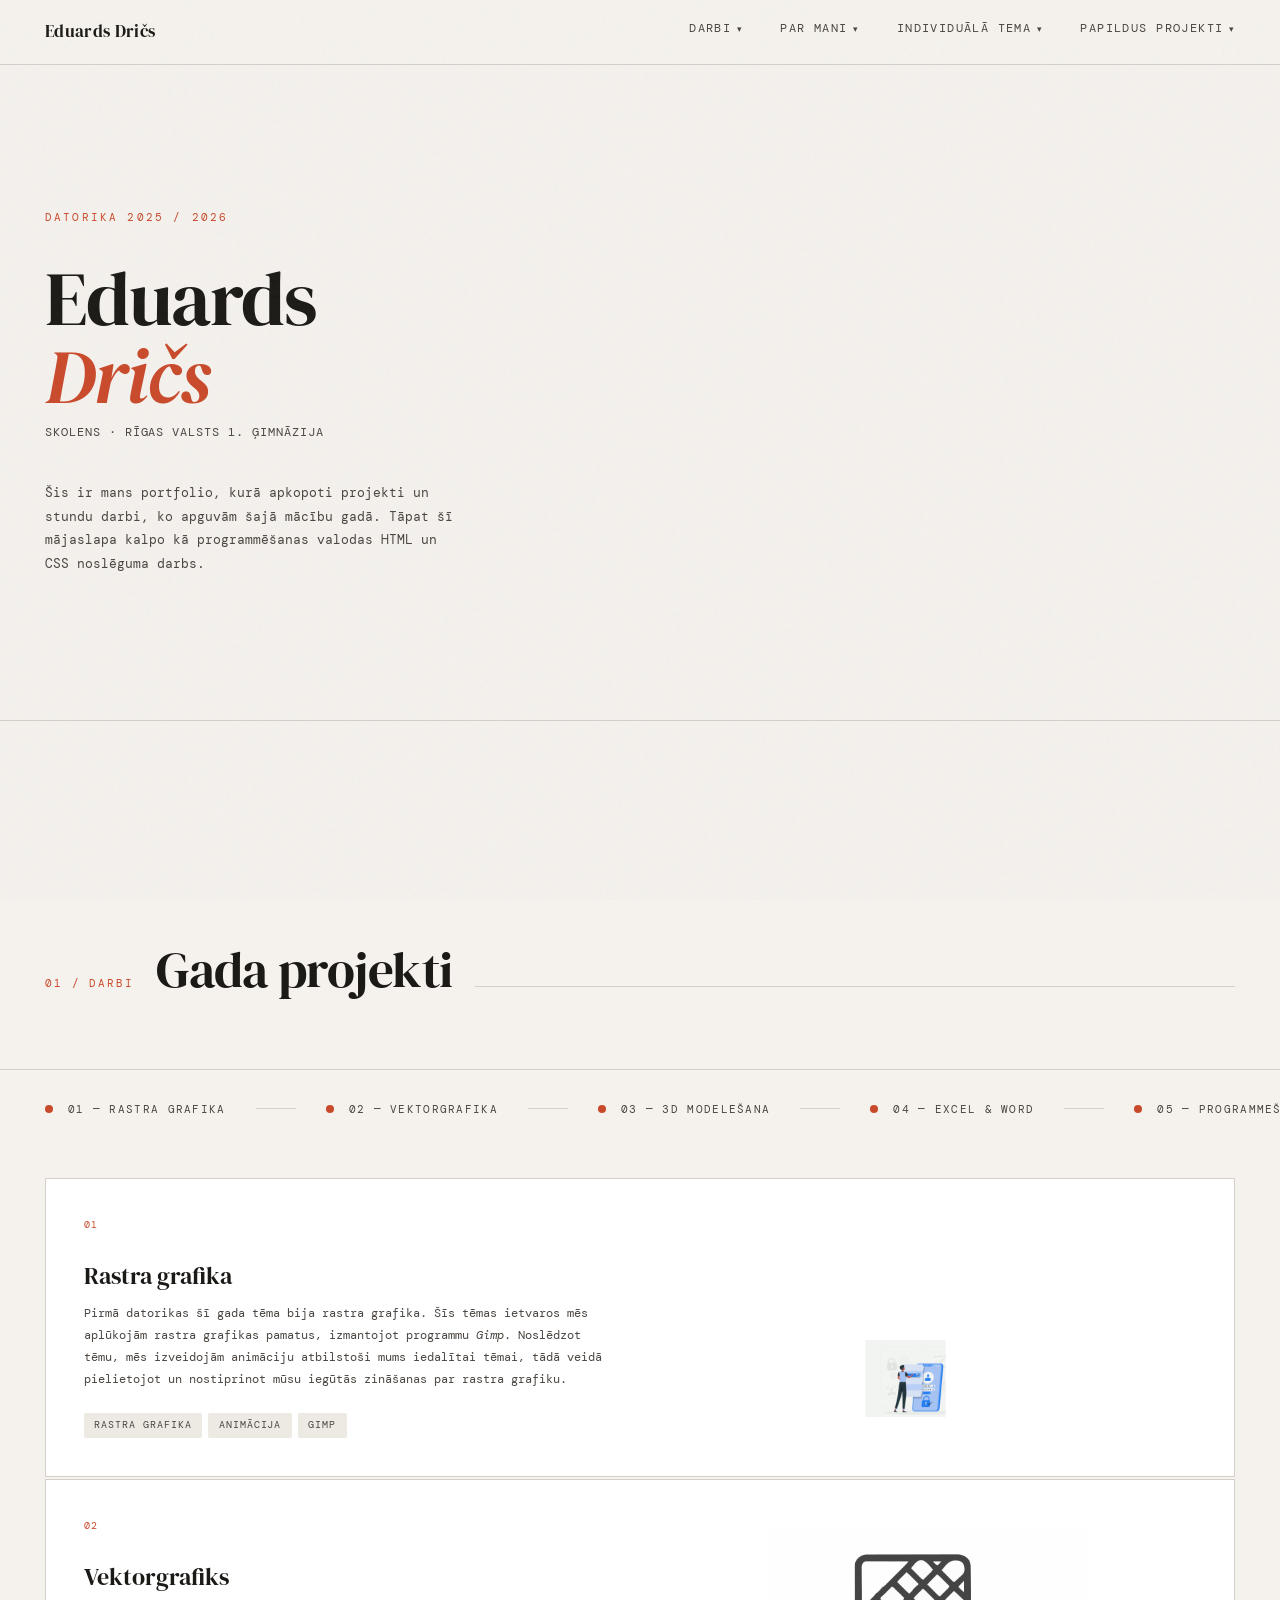
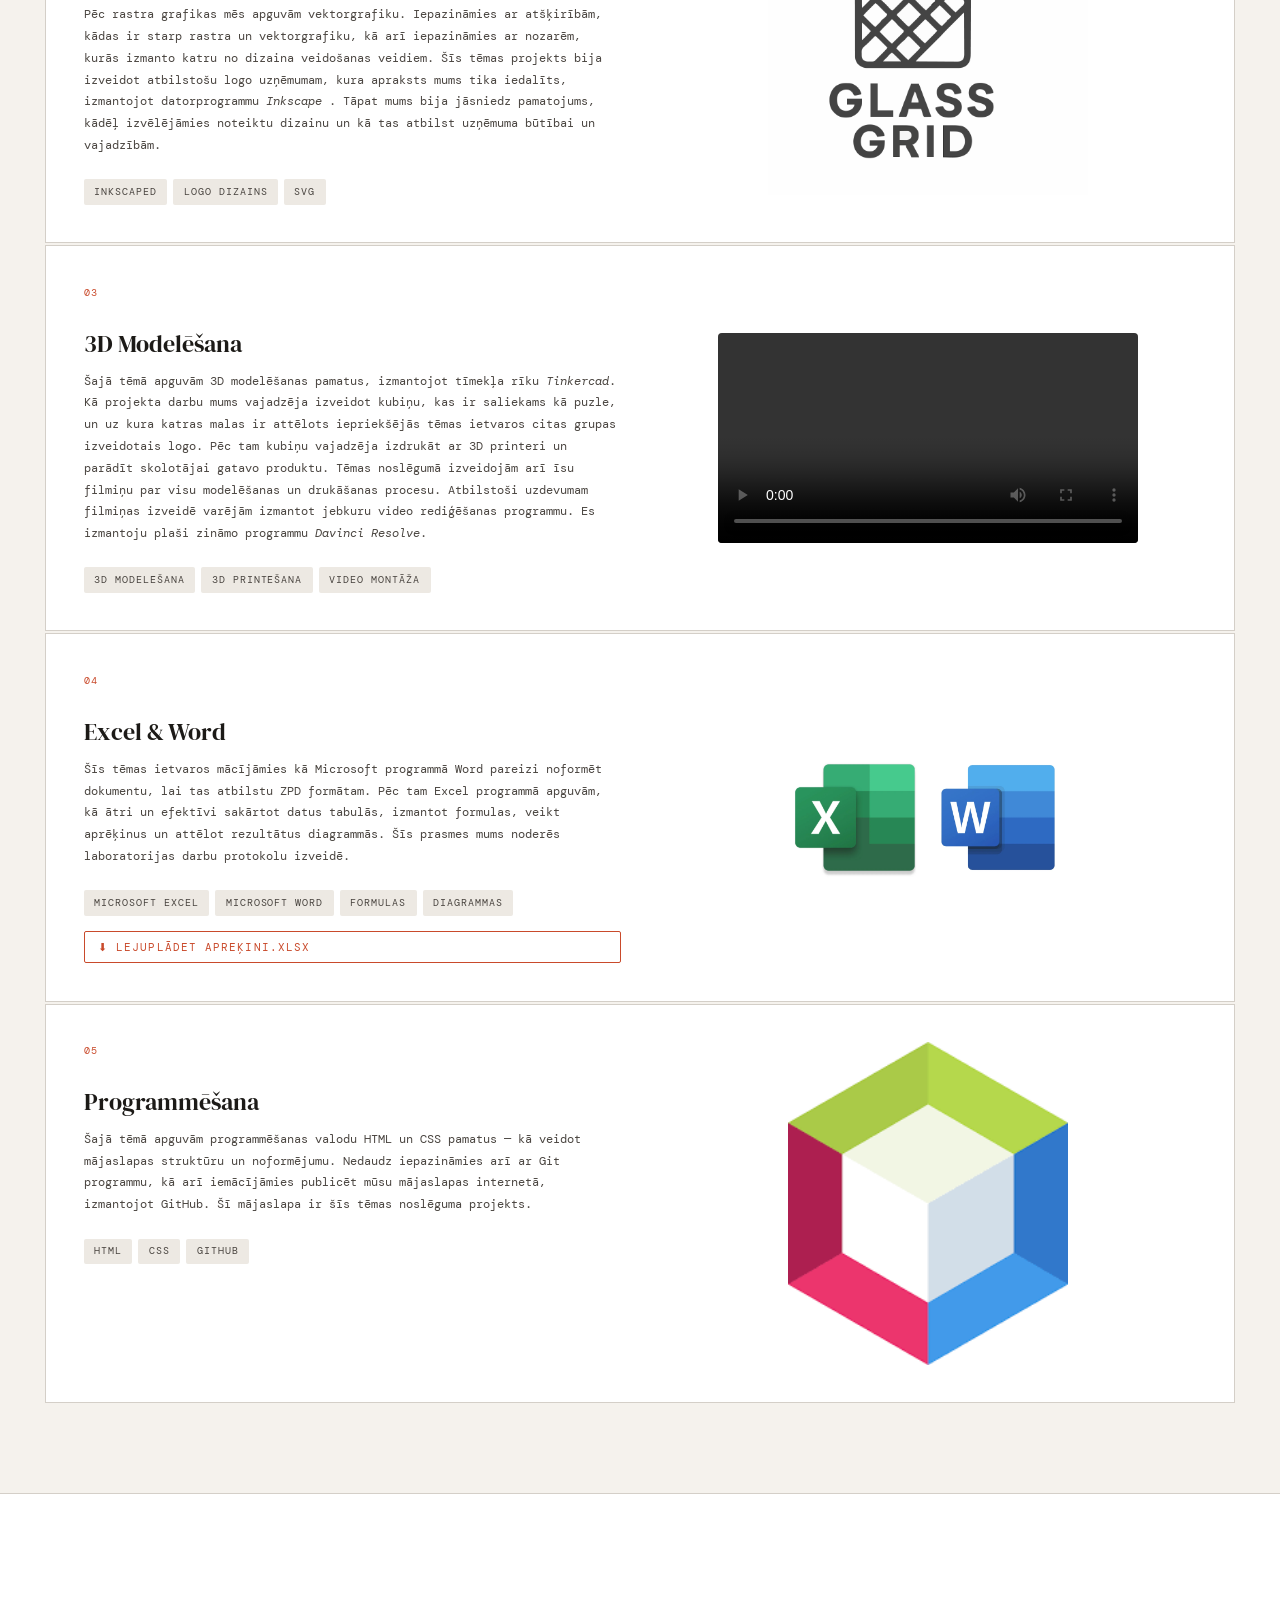
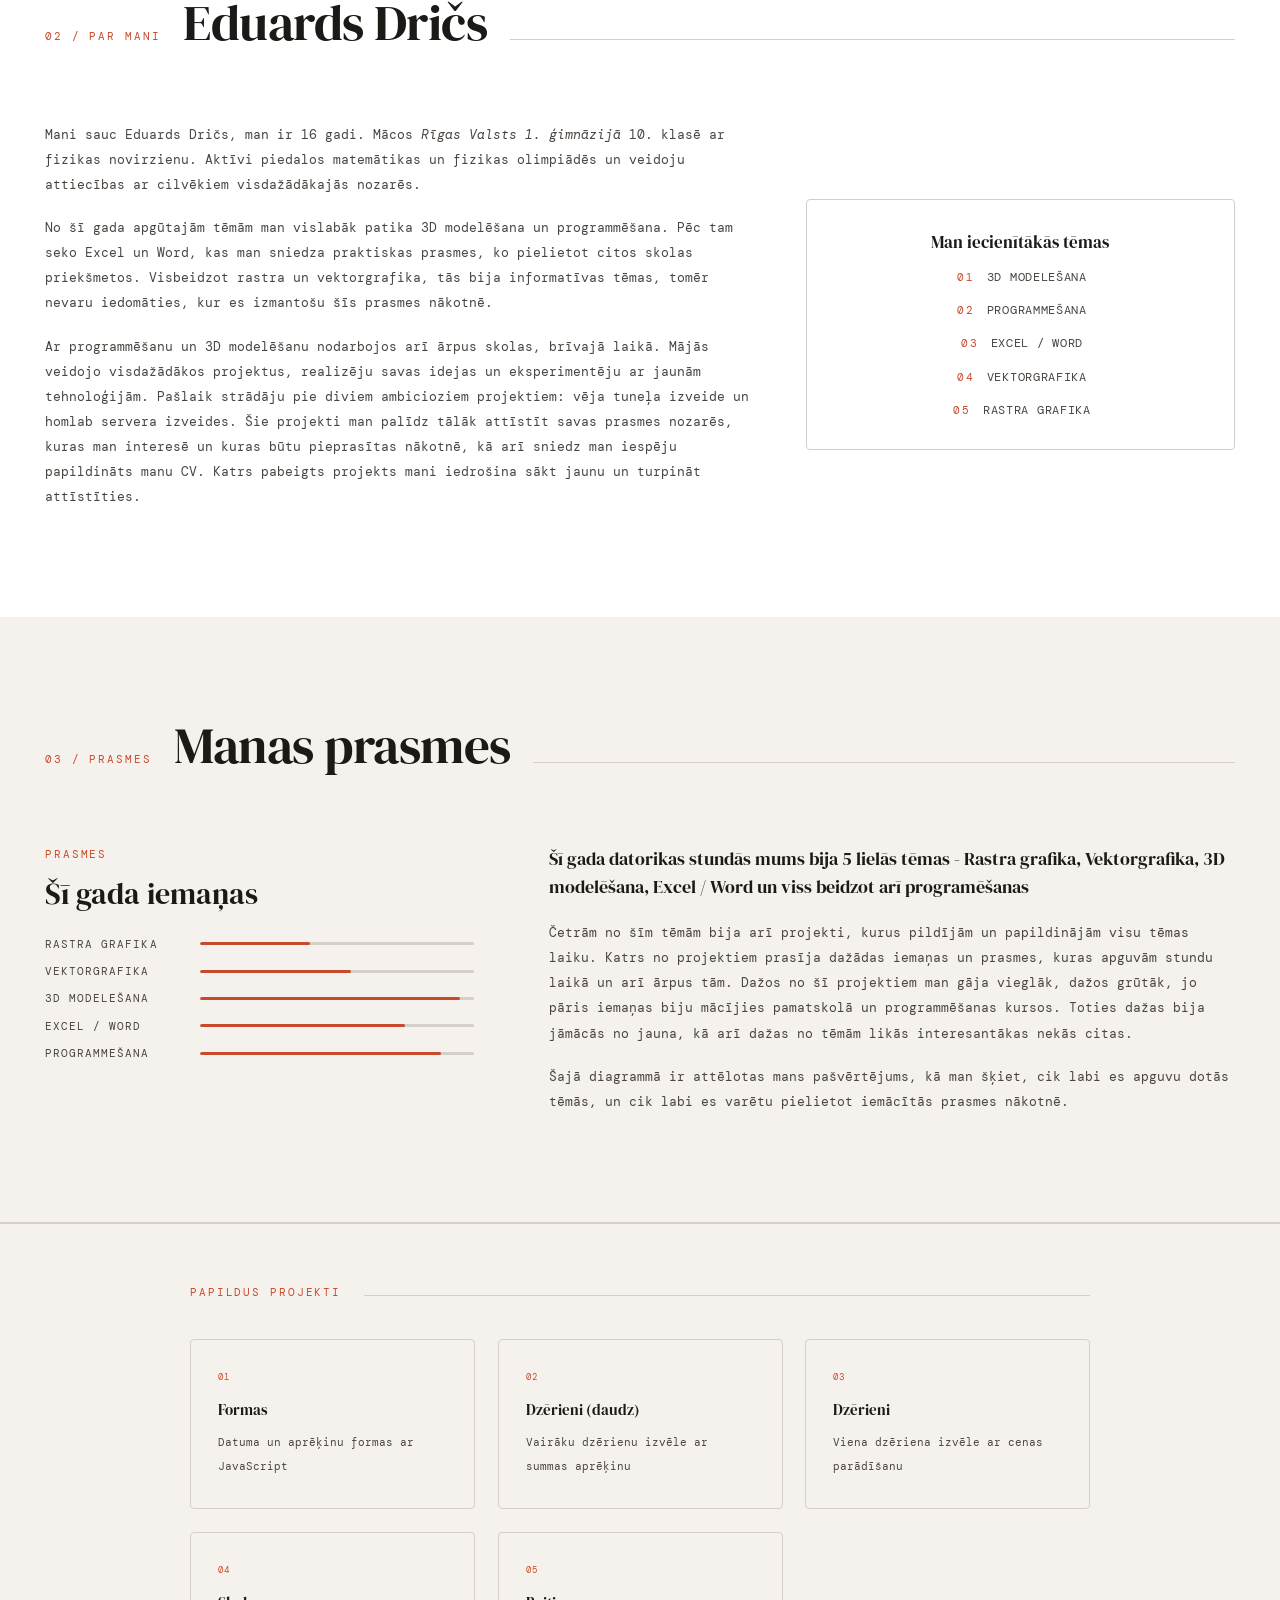
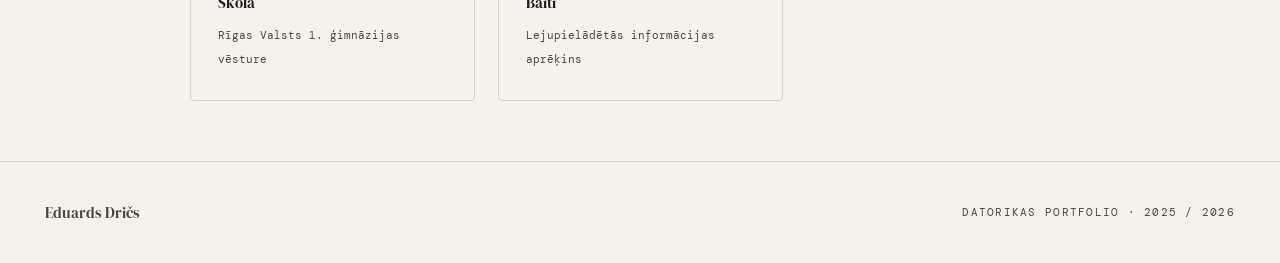
==== commit b07e8c4b: "Add skola.html and baiti.html for exam Co-Authored-By: Claude Sonnet 4.6 <noreply@anthropic.com>" ====
--- a/index.html
+++ b/index.html
@@ -879,6 +879,8 @@
           <a href="forma.html"><span class="dropdown-num">01</span>Formas</a>
           <a href="dzerdaudz.html"><span class="dropdown-num">02</span>Dzērieni (daudz)</a>
           <a href="dzer.html"><span class="dropdown-num">03</span>Dzērieni</a>
+          <a href="skola.html"><span class="dropdown-num">04</span>Skola</a>
+          <a href="baiti.html"><span class="dropdown-num">05</span>Baiti</a>
         </div>
       </li>
     </ul>
@@ -1229,6 +1231,26 @@
             style="font-size:1rem;font-family:'DM Serif Display',serif;color:var(--ink);display:block;margin-bottom:0.5rem;">Dzērieni</span>
           <span style="font-size:0.75rem;color:var(--ink-soft);">Viena dzēriena izvēle ar cenas parādīšanu</span>
         </a>
+        <a href="skola.html"
+          style="display:block;border:1px solid var(--line);border-radius:4px;padding:2rem 1.8rem;text-decoration:none;transition:border-color 0.2s,box-shadow 0.2s;"
+          onmouseover="this.style.borderColor='var(--accent)';this.style.boxShadow='0 4px 20px rgba(201,74,43,0.08)'"
+          onmouseout="this.style.borderColor='var(--line)';this.style.boxShadow='none'">
+          <span
+            style="font-size:0.6rem;letter-spacing:0.15em;text-transform:uppercase;color:var(--accent);display:block;margin-bottom:0.8rem;">04</span>
+          <span
+            style="font-size:1rem;font-family:'DM Serif Display',serif;color:var(--ink);display:block;margin-bottom:0.5rem;">Skola</span>
+          <span style="font-size:0.75rem;color:var(--ink-soft);">Rīgas Valsts 1. ģimnāzijas vēsture</span>
+        </a>
+        <a href="baiti.html"
+          style="display:block;border:1px solid var(--line);border-radius:4px;padding:2rem 1.8rem;text-decoration:none;transition:border-color 0.2s,box-shadow 0.2s;"
+          onmouseover="this.style.borderColor='var(--accent)';this.style.boxShadow='0 4px 20px rgba(201,74,43,0.08)'"
+          onmouseout="this.style.borderColor='var(--line)';this.style.boxShadow='none'">
+          <span
+            style="font-size:0.6rem;letter-spacing:0.15em;text-transform:uppercase;color:var(--accent);display:block;margin-bottom:0.8rem;">05</span>
+          <span
+            style="font-size:1rem;font-family:'DM Serif Display',serif;color:var(--ink);display:block;margin-bottom:0.5rem;">Baiti</span>
+          <span style="font-size:0.75rem;color:var(--ink-soft);">Lejupielādētās informācijas aprēķins</span>
+        </a>
       </div>
     </div>
   </section>
